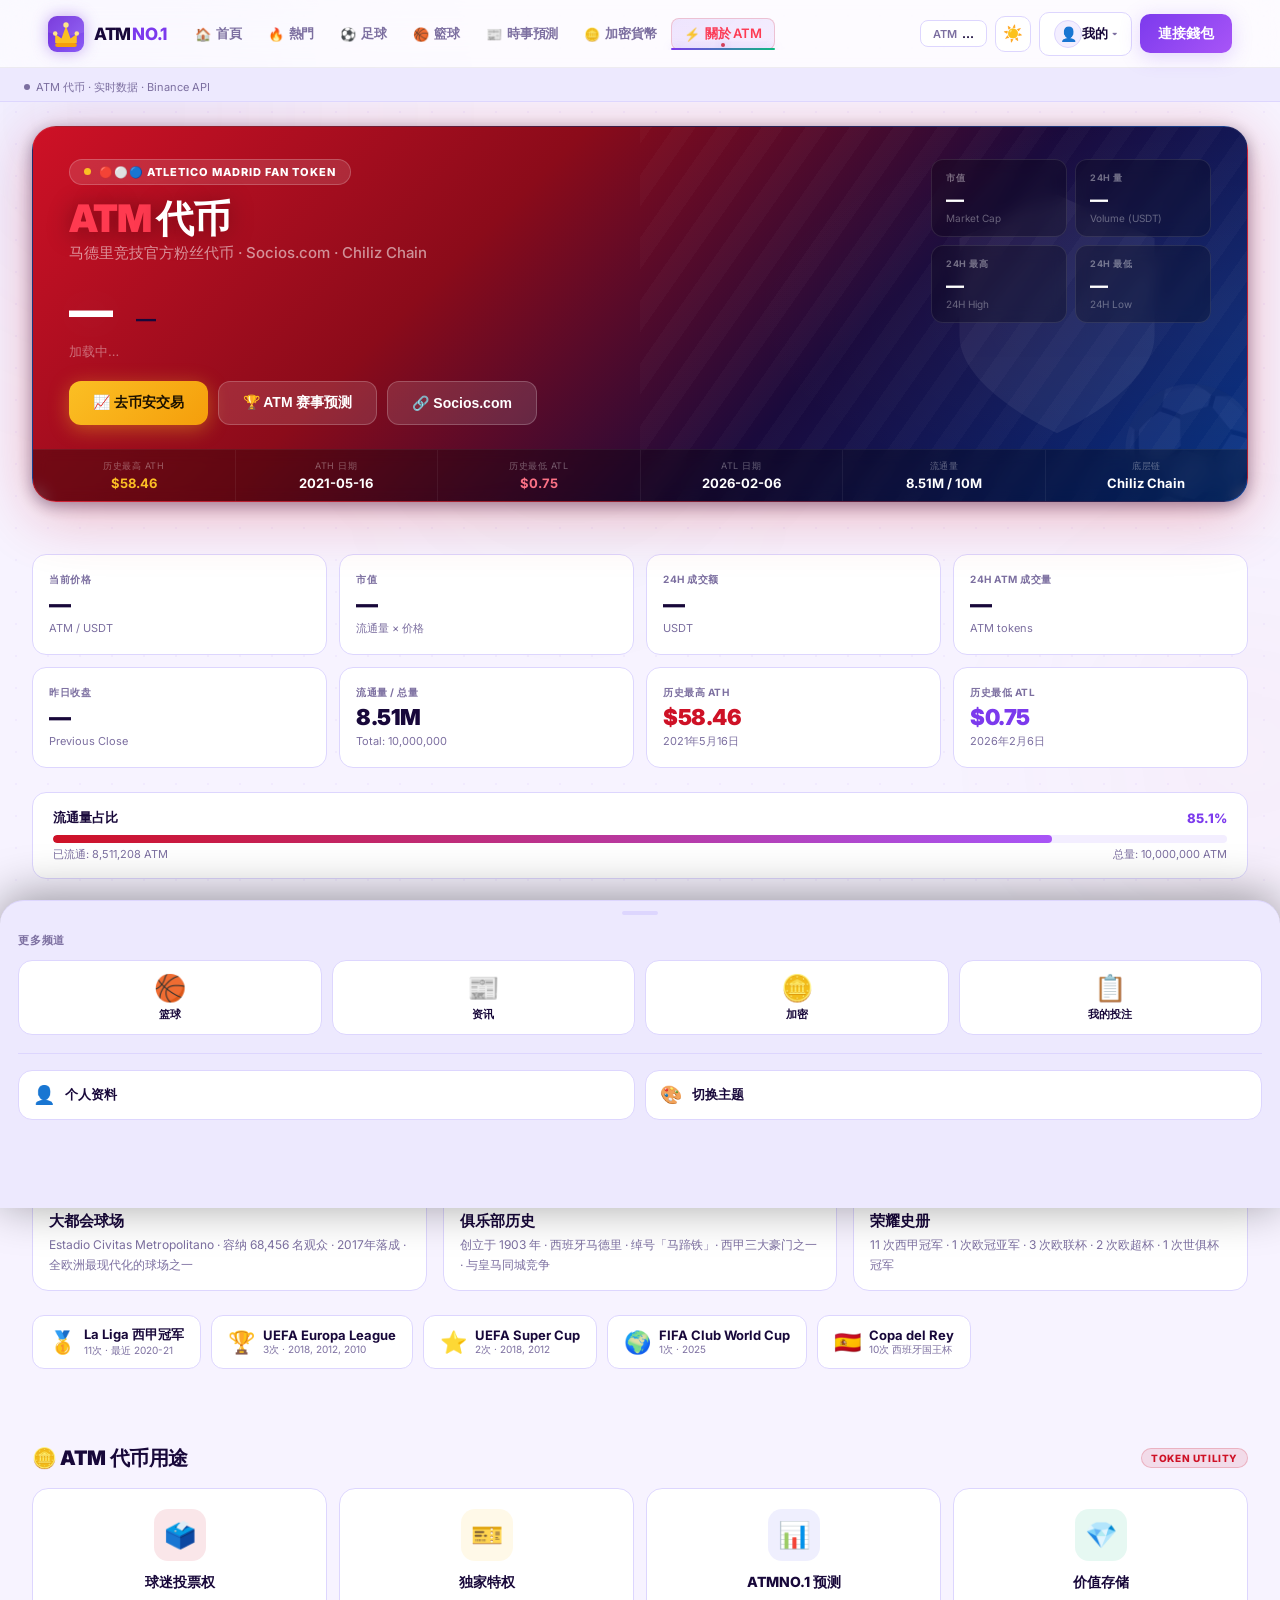
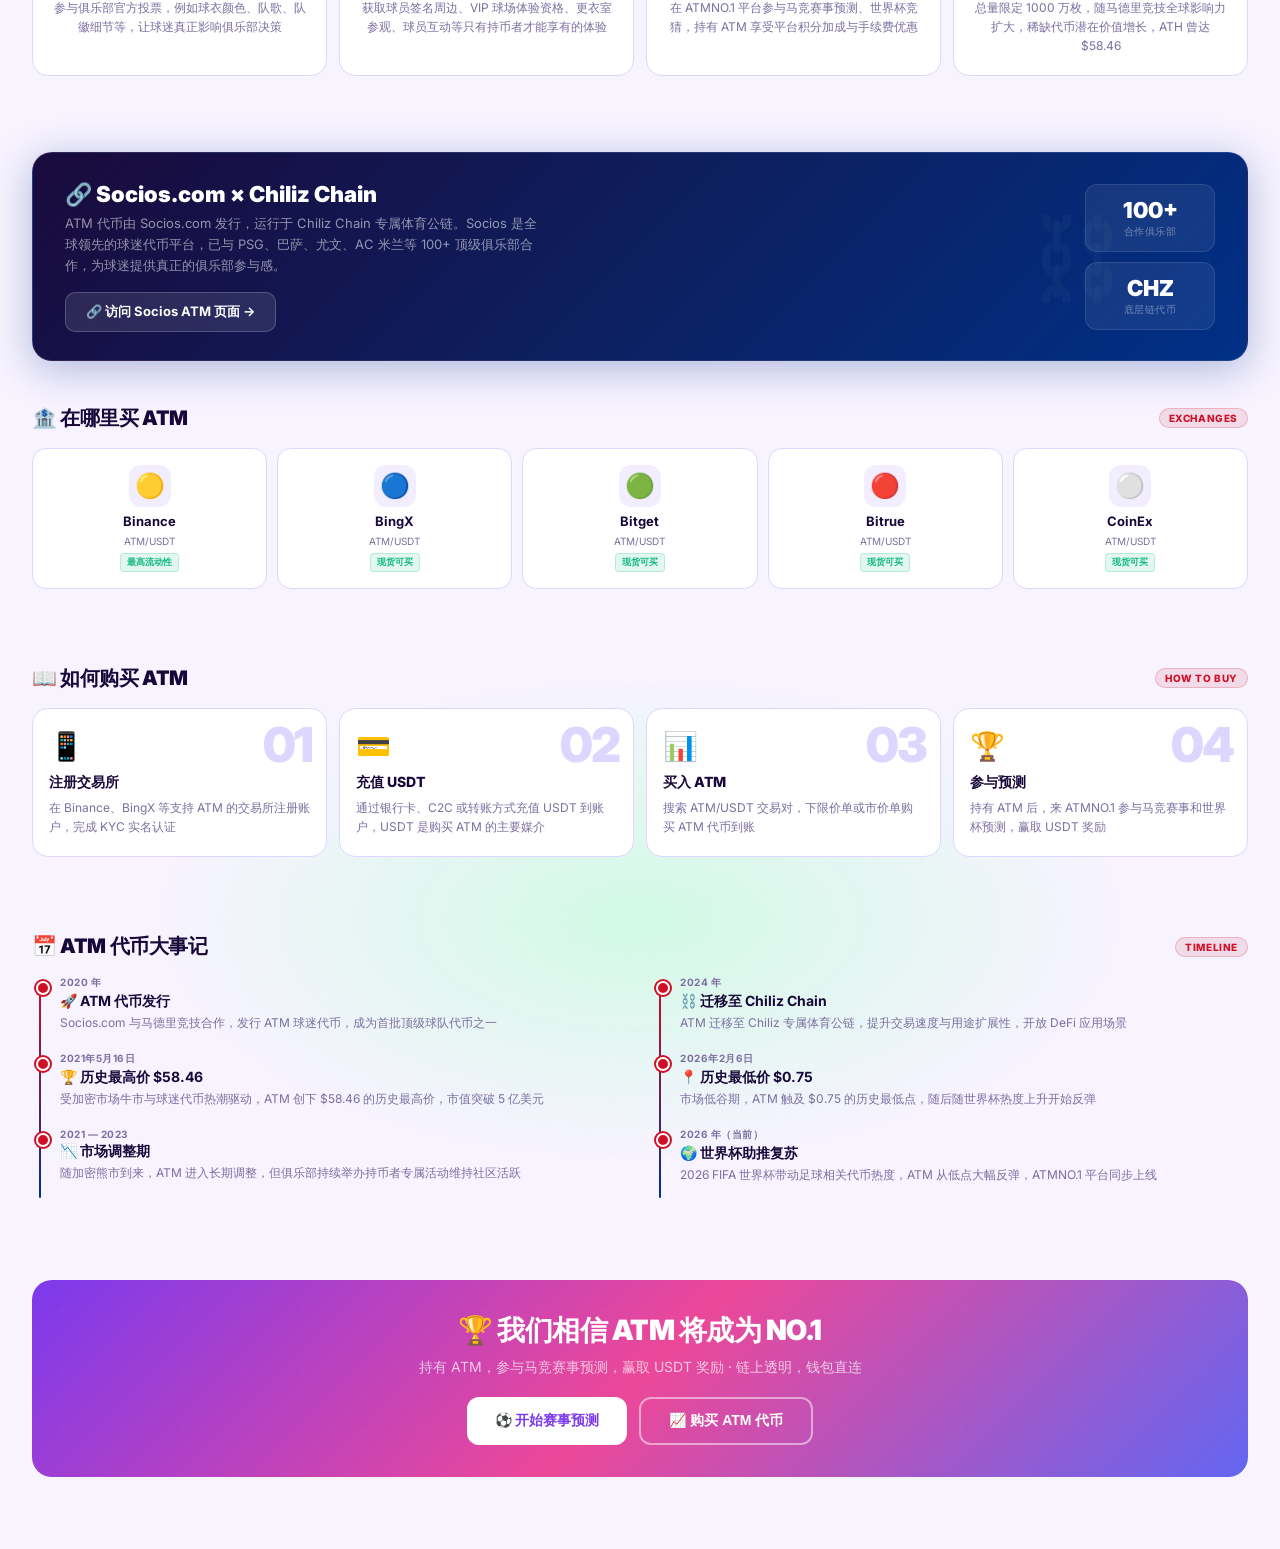
==== atm.html @ 2150e8d0 "v39: 足球图片 + 移动端横滑 + 对齐修复" ====
<!DOCTYPE html>
<html lang="zh-CN">
<head>
<meta charset="UTF-8" />
<meta name="viewport" content="width=device-width, initial-scale=1.0" />
<title>ATM 代币 · Atletico Madrid Fan Token · ATMNO.1</title>
<meta name="description" content="Atletico Madrid Fan Token (ATM) 实时价格、数据分析、代币用途与马德里竞技俱乐部信息。ATMNO.1 — 我们相信 ATM 将成为 NO.1。" />
<link rel="icon" href="data:image/svg+xml,<svg xmlns='http://www.w3.org/2000/svg' viewBox='0 0 100 100'><defs><linearGradient id='g' x1='0' y1='0' x2='1' y2='1'><stop offset='0%25' stop-color='%236d28d9'/><stop offset='100%25' stop-color='%238b5cf6'/></linearGradient></defs><rect width='100' height='100' rx='22' fill='url(%23g)'/><text x='50' y='68' font-size='58' text-anchor='middle' fill='%23fbbf24'>&#x265B;</text></svg>" type="image/svg+xml">
<link rel="stylesheet" href="/shared/style.css?v=39" />
<style>
/* ===== ATM PAGE LOCAL STYLES ===== */

/* Hero banner */
.atm-hero {
  position: relative; overflow: hidden;
  border-radius: 24px; margin-bottom: 32px;
  background: linear-gradient(135deg, #ce1126 0%, #8b0b1a 35%, #1a0a3c 65%, #003087 100%);
  border: 1px solid rgba(255,255,255,.08);
  box-shadow: 0 12px 60px rgba(206,17,38,.3), 0 4px 16px rgba(0,0,48,.4);
  min-height: 320px;
  display: flex; flex-direction: column;
}
.atm-hero::before {
  content: '';
  position: absolute; inset: 0; z-index: 0; pointer-events: none;
  background-image: radial-gradient(ellipse 60% 80% at 100% 50%, rgba(255,255,255,.04) 0%, transparent 70%);
}

/* Floating decorative elements */
.atm-hero-deco { position: absolute; inset: 0; pointer-events: none; overflow: hidden; z-index: 0; }
.atm-hero-stripe {
  position: absolute; top: 0; bottom: 0; right: 0; width: 50%;
  background: repeating-linear-gradient(
    -55deg,
    transparent,
    transparent 18px,
    rgba(255,255,255,.025) 18px,
    rgba(255,255,255,.025) 36px
  );
}
.atm-hero-ball {
  position: absolute; font-size: 120px; opacity: .05;
  right: -20px; bottom: -20px;
  animation: atm-ball-spin 20s linear infinite;
  transform-origin: center center;
}
@keyframes atm-ball-spin {
  from { transform: rotate(0deg); }
  to   { transform: rotate(360deg); }
}
.atm-hero-shield {
  position: absolute; right: 80px; top: 50%; transform: translateY(-50%);
  opacity: .06; width: 220px; height: 260px;
}

/* Hero inner content */
.atm-hero-inner {
  position: relative; z-index: 1;
  padding: 32px 36px 24px;
  flex: 1;
  display: grid; grid-template-columns: 1fr 280px; gap: 28px; align-items: start;
}
@media (max-width: 860px) {
  .atm-hero-inner { grid-template-columns: 1fr; padding: 24px 20px 20px; gap: 16px; }
  .atm-hero { min-height: auto; }
  .atm-hero-shield { display: none; }
}

.atm-hero-left {}

.atm-hero-badge {
  display: inline-flex; align-items: center; gap: 8px;
  padding: 5px 14px; border-radius: 999px; margin-bottom: 14px;
  background: rgba(255,255,255,.12); border: 1px solid rgba(255,255,255,.2);
  color: #fff; font-size: 11px; font-weight: 800; letter-spacing: 1px;
  text-transform: uppercase;
}
.atm-hero-title {
  font-size: 38px; font-weight: 900; color: #fff;
  letter-spacing: -1.2px; line-height: 1; margin-bottom: 6px;
  text-shadow: 0 2px 24px rgba(0,0,0,.4);
}
.atm-hero-title .atm-hero-red { color: #ff3a50; }
.atm-hero-subtitle {
  font-size: 15px; color: rgba(255,255,255,.55); margin-bottom: 20px; font-weight: 500;
}

/* Live price inside hero */
.atm-hero-price-row {
  display: flex; align-items: baseline; gap: 12px; margin-bottom: 6px;
}
.atm-hero-price {
  font-size: 44px; font-weight: 900; color: #fff; letter-spacing: -1.5px;
  text-shadow: 0 0 40px rgba(255,255,255,.15);
}
.atm-hero-chg {
  font-size: 20px; font-weight: 700; padding: 4px 12px; border-radius: 8px;
}
.atm-hero-chg.up   { background: rgba(52,211,153,.2); color: #6ee7b7; }
.atm-hero-chg.down { background: rgba(251,113,133,.2); color: #fca5a5; }
.atm-hero-price-sub {
  font-size: 13px; color: rgba(255,255,255,.4); margin-bottom: 20px;
}

/* Predict buttons */
.atm-hero-btns { display: flex; gap: 10px; flex-wrap: wrap; }
.atm-hero-btn {
  padding: 12px 24px; border-radius: 12px; font-size: 14px; font-weight: 700;
  cursor: pointer; border: none; transition: all .2s var(--ease-out-expo);
  display: inline-flex; align-items: center; gap: 8px;
}
.atm-hero-btn-primary {
  background: linear-gradient(135deg, #fbbf24, #f59e0b);
  color: #1a1000;
  box-shadow: 0 4px 20px rgba(251,191,36,.4);
}
.atm-hero-btn-primary:hover { transform: translateY(-2px); box-shadow: 0 8px 28px rgba(251,191,36,.5); }
.atm-hero-btn-secondary {
  background: rgba(255,255,255,.12); color: #fff;
  border: 1px solid rgba(255,255,255,.2);
}
.atm-hero-btn-secondary:hover { background: rgba(255,255,255,.2); transform: translateY(-2px); }

/* Right side: quick stats in hero */
.atm-hero-right {
  display: grid; grid-template-columns: 1fr 1fr; gap: 8px;
  align-content: start;
}
.atm-qs {
  background: rgba(0,0,0,.25); border: 1px solid rgba(255,255,255,.1);
  border-radius: 12px; padding: 12px 14px;
  backdrop-filter: blur(8px);
}
.atm-qs-label { font-size: 9px; color: rgba(255,255,255,.4); font-weight: 700; text-transform: uppercase; letter-spacing: .6px; margin-bottom: 4px; }
.atm-qs-val   { font-size: 18px; font-weight: 800; color: #fff; }
.atm-qs-sub   { font-size: 10px; color: rgba(255,255,255,.35); margin-top: 2px; }

/* Bottom ticker bar */
.atm-hero-bar {
  position: relative; z-index: 1;
  display: flex; gap: 0; overflow: hidden;
  background: rgba(0,0,0,.3); border-top: 1px solid rgba(255,255,255,.06);
  backdrop-filter: blur(8px);
}
.atm-hbar-item {
  flex: 1; text-align: center; padding: 10px 8px;
  border-right: 1px solid rgba(255,255,255,.06);
}
.atm-hbar-item:last-child { border-right: none; }
.atm-hbar-label { font-size: 9px; color: rgba(255,255,255,.35); text-transform: uppercase; letter-spacing: .5px; }
.atm-hbar-val   { font-size: 13px; font-weight: 700; color: #fff; margin-top: 2px; }

/* ===== SECTION HEADERS ===== */
.atm-section-head {
  display: flex; align-items: center; justify-content: space-between;
  margin-bottom: 16px;
}
.atm-section-head h2 {
  font-size: 20px; font-weight: 900; color: var(--text); letter-spacing: -.4px;
  display: flex; align-items: center; gap: 8px;
}
.atm-section-tag {
  font-size: 10px; font-weight: 800; text-transform: uppercase; letter-spacing: .6px;
  padding: 3px 9px; border-radius: 999px;
  background: rgba(206,17,38,.1); color: #ce1126; border: 1px solid rgba(206,17,38,.2);
}
[data-theme="dark"] .atm-section-tag { background: rgba(251,113,133,.1); color: #fb7185; border-color: rgba(251,113,133,.2); }

/* ===== CLUB INFO CARDS GRID ===== */
.atm-club-grid {
  display: grid; grid-template-columns: repeat(3, 1fr); gap: 16px;
  margin-bottom: 24px;
}
@media (max-width: 900px) { .atm-club-grid { grid-template-columns: 1fr 1fr; } }
@media (max-width: 560px) { .atm-club-grid { grid-template-columns: 1fr; } }

.atm-club-card {
  background: var(--card); border: 1px solid var(--border);
  border-radius: 16px; overflow: hidden;
  transition: transform .3s var(--ease-out-expo), box-shadow .3s;
}
.atm-club-card:hover { transform: translateY(-4px); box-shadow: var(--shadow-hover); }
.atm-club-card-img {
  width: 100%; aspect-ratio: 16/9; object-fit: cover;
  background: linear-gradient(135deg, #ce1126 0%, #003087 100%);
  display: flex; align-items: center; justify-content: center;
  font-size: 64px; position: relative; overflow: hidden;
}
.atm-club-card-img::after {
  content: ''; position: absolute; inset: 0;
  background: linear-gradient(to bottom, transparent 50%, rgba(0,0,0,.3) 100%);
}
.atm-club-card-body { padding: 16px; }
.atm-club-card-title { font-size: 15px; font-weight: 800; color: var(--text); margin-bottom: 4px; }
.atm-club-card-text  { font-size: 12px; color: var(--text-dim); line-height: 1.6; }

/* ===== UTILITY SECTION ===== */
.atm-utility-grid {
  display: grid; grid-template-columns: repeat(4, 1fr); gap: 12px;
  margin-bottom: 24px;
}
@media (max-width: 900px) { .atm-utility-grid { grid-template-columns: repeat(2, 1fr); } }
@media (max-width: 480px) { .atm-utility-grid { grid-template-columns: 1fr; } }

.atm-util-card {
  background: var(--card); border: 1px solid var(--border); border-radius: 16px;
  padding: 20px 16px; text-align: center;
  transition: transform .3s var(--ease-out-expo), box-shadow .3s, border-color .3s;
  cursor: default;
}
.atm-util-card:hover {
  transform: translateY(-4px); box-shadow: var(--shadow-hover);
  border-color: var(--accent);
}
.atm-util-icon {
  width: 52px; height: 52px; border-radius: 14px; margin: 0 auto 12px;
  display: flex; align-items: center; justify-content: center;
  font-size: 26px;
}
.atm-util-title { font-size: 14px; font-weight: 800; color: var(--text); margin-bottom: 6px; }
.atm-util-desc  { font-size: 12px; color: var(--text-dim); line-height: 1.6; }

/* ===== MILESTONES TIMELINE ===== */
.atm-timeline {
  position: relative; padding-left: 28px; margin-bottom: 24px;
}
.atm-timeline::before {
  content: ''; position: absolute; left: 7px; top: 6px; bottom: 6px; width: 2px;
  background: linear-gradient(to bottom, #ce1126, #003087);
  border-radius: 1px;
}
.atm-tl-item {
  position: relative; margin-bottom: 20px;
}
.atm-tl-item::before {
  content: ''; position: absolute; left: -24px; top: 5px;
  width: 10px; height: 10px; border-radius: 50%;
  background: #ce1126; border: 2px solid var(--card);
  box-shadow: 0 0 0 2px #ce1126;
}
.atm-tl-date  { font-size: 10px; font-weight: 700; color: var(--text-dim); text-transform: uppercase; letter-spacing: .5px; margin-bottom: 2px; }
.atm-tl-title { font-size: 14px; font-weight: 700; color: var(--text); margin-bottom: 3px; }
.atm-tl-desc  { font-size: 12px; color: var(--text-dim); line-height: 1.5; }

/* ===== HOW TO BUY ===== */
.atm-buy-steps {
  display: grid; grid-template-columns: repeat(4, 1fr); gap: 12px;
  margin-bottom: 24px;
}
@media (max-width: 900px) { .atm-buy-steps { grid-template-columns: repeat(2, 1fr); } }
@media (max-width: 480px) { .atm-buy-steps { grid-template-columns: 1fr; } }
.atm-tl-grid { }
@media (max-width: 700px) { .atm-tl-grid { grid-template-columns: 1fr !important; } }

.atm-buy-step {
  background: var(--card); border: 1px solid var(--border); border-radius: 16px;
  padding: 20px 16px; position: relative; overflow: hidden;
}
.atm-buy-step-num {
  position: absolute; top: 12px; right: 14px;
  font-size: 48px; font-weight: 900; color: var(--border);
  line-height: 1; letter-spacing: -2px; pointer-events: none;
}
.atm-buy-step-icon { font-size: 28px; margin-bottom: 10px; }
.atm-buy-step-title { font-size: 14px; font-weight: 800; color: var(--text); margin-bottom: 6px; }
.atm-buy-step-desc  { font-size: 12px; color: var(--text-dim); line-height: 1.6; position: relative; z-index: 1; }

/* ===== EXCHANGES GRID ===== */
.atm-ex-grid {
  display: grid; grid-template-columns: repeat(5, 1fr); gap: 10px;
  margin-bottom: 24px;
}
@media (max-width: 800px) { .atm-ex-grid { grid-template-columns: repeat(3, 1fr); } }
@media (max-width: 480px) { .atm-ex-grid { grid-template-columns: repeat(2, 1fr); } }

.atm-ex-item {
  background: var(--card); border: 1px solid var(--border); border-radius: 14px;
  padding: 16px 12px; text-align: center;
  cursor: pointer; text-decoration: none; color: inherit;
  transition: transform .2s var(--ease-out-expo), box-shadow .2s, border-color .2s;
  display: flex; flex-direction: column; align-items: center; gap: 6px;
}
.atm-ex-item:hover { transform: translateY(-3px); box-shadow: var(--shadow-hover); border-color: var(--accent); }
.atm-ex-logo {
  width: 42px; height: 42px; border-radius: 12px; font-size: 24px;
  display: flex; align-items: center; justify-content: center;
  background: var(--card-inner);
}
.atm-ex-name  { font-size: 13px; font-weight: 700; color: var(--text); }
.atm-ex-pair  { font-size: 10px; color: var(--text-dim); }
.atm-ex-badge {
  font-size: 9px; font-weight: 800; padding: 2px 6px; border-radius: 4px;
  background: rgba(16,185,129,.12); color: #10b981; border: 1px solid rgba(16,185,129,.2);
}

/* ===== STATS CARDS (full-width) ===== */
.atm-full-stats {
  display: grid; grid-template-columns: repeat(4, 1fr); gap: 12px;
  margin-bottom: 24px;
}
@media (max-width: 900px) { .atm-full-stats { grid-template-columns: repeat(2, 1fr); } }

.atm-stat-pill {
  background: var(--card); border: 1px solid var(--border); border-radius: 14px;
  padding: 18px 16px;
  display: flex; flex-direction: column; gap: 4px;
}
.atm-stat-pill-label { font-size: 10px; color: var(--text-dim); font-weight: 700; text-transform: uppercase; letter-spacing: .5px; }
.atm-stat-pill-val   { font-size: 22px; font-weight: 900; color: var(--text); letter-spacing: -.5px; }
.atm-stat-pill-sub   { font-size: 11px; color: var(--text-dim); }

/* ===== SOCIOS CARD ===== */
.atm-socios-banner {
  border-radius: 20px; padding: 28px 32px;
  background: linear-gradient(135deg, #1a0a3c 0%, #0d1f5e 50%, #003087 100%);
  border: 1px solid rgba(255,255,255,.1);
  box-shadow: 0 8px 40px rgba(0,48,135,.3);
  display: grid; grid-template-columns: 1fr auto; gap: 24px; align-items: center;
  margin-bottom: 24px; position: relative; overflow: hidden;
}
@media (max-width: 640px) { .atm-socios-banner { grid-template-columns: 1fr; } }
.atm-socios-banner::before {
  content: '⛓️';
  position: absolute; right: 120px; top: 50%; transform: translateY(-50%);
  font-size: 80px; opacity: .05; pointer-events: none;
}
.atm-socios-title { font-size: 22px; font-weight: 900; color: #fff; margin-bottom: 6px; }
.atm-socios-sub   { font-size: 13px; color: rgba(255,255,255,.55); line-height: 1.6; max-width: 480px; }
.atm-socios-link {
  display: inline-flex; align-items: center; gap: 8px;
  margin-top: 16px; padding: 10px 20px; border-radius: 10px;
  background: rgba(255,255,255,.1); border: 1px solid rgba(255,255,255,.2);
  color: #fff; font-size: 13px; font-weight: 700; cursor: pointer;
  text-decoration: none;
  transition: background .2s, transform .2s var(--ease-out-expo);
}
.atm-socios-link:hover { background: rgba(255,255,255,.2); transform: translateY(-2px); }
.atm-socios-stats {
  display: flex; flex-direction: column; gap: 10px; flex-shrink: 0;
}
.atm-socios-stat {
  background: rgba(255,255,255,.07); border: 1px solid rgba(255,255,255,.1);
  border-radius: 12px; padding: 12px 16px; text-align: center; min-width: 130px;
}
.atm-socios-stat-val { font-size: 22px; font-weight: 900; color: #fff; }
.atm-socios-stat-lbl { font-size: 10px; color: rgba(255,255,255,.4); text-transform: uppercase; letter-spacing: .5px; margin-top: 2px; }

/* ===== PREDICTION CTA ===== */
.atm-predict-cta {
  border-radius: 20px; padding: 32px;
  background: var(--gradient-accent);
  position: relative; overflow: hidden;
  margin-bottom: 32px; text-align: center;
}
.atm-predict-cta::before {
  content: ''; position: absolute; inset: 0;
  background: url("data:image/svg+xml,%3Csvg width='60' height='60' viewBox='0 0 60 60' xmlns='http://www.w3.org/2000/svg'%3E%3Ccircle cx='30' cy='30' r='1' fill='rgba(255,255,255,.06)'/%3E%3C/svg%3E") repeat;
  pointer-events: none;
}
.atm-cta-title { font-size: 28px; font-weight: 900; color: #fff; margin-bottom: 8px; letter-spacing: -.5px; }
.atm-cta-sub   { font-size: 14px; color: rgba(255,255,255,.7); margin-bottom: 20px; }
.atm-cta-btns  { display: flex; gap: 12px; justify-content: center; flex-wrap: wrap; }
.atm-cta-btn {
  padding: 13px 28px; border-radius: 12px; font-size: 14px; font-weight: 800;
  cursor: pointer; border: none;
  transition: all .2s var(--ease-out-expo);
}
.atm-cta-btn-white { background: #fff; color: #7c3aed; }
.atm-cta-btn-white:hover { transform: translateY(-2px); box-shadow: 0 8px 28px rgba(0,0,0,.2); }
.atm-cta-btn-outline { background: transparent; color: #fff; border: 2px solid rgba(255,255,255,.5); }
.atm-cta-btn-outline:hover { background: rgba(255,255,255,.15); transform: translateY(-2px); }

/* ===== TROPHY ROW ===== */
.atm-trophy-row {
  display: flex; gap: 10px; flex-wrap: wrap; margin-bottom: 24px;
}
.atm-trophy-chip {
  display: flex; align-items: center; gap: 8px;
  padding: 10px 16px; border-radius: 12px;
  background: var(--card); border: 1px solid var(--border);
  transition: border-color .2s, transform .2s;
  cursor: default;
}
.atm-trophy-chip:hover { border-color: var(--accent); transform: translateY(-2px); }
.atm-trophy-icon { font-size: 22px; }
.atm-trophy-info {}
.atm-trophy-name { font-size: 13px; font-weight: 700; color: var(--text); }
.atm-trophy-year { font-size: 10px; color: var(--text-dim); }

/* Adjust page section spacing */
.atm-page-section { margin-bottom: 32px; }

/* Supply visual bar */
.atm-supply-bar-wrap {
  height: 8px; background: var(--card-inner); border-radius: 999px; overflow: hidden; margin: 8px 0 4px;
}
.atm-supply-bar {
  height: 100%; border-radius: 999px;
  background: linear-gradient(90deg, #ce1126, #a855f7);
  width: 85.1%;
  transition: width 1.5s var(--ease-out-expo);
}
</style>
<script src="https://cdn.jsdelivr.net/npm/ethers@6.13.2/dist/ethers.umd.min.js"></script>
</head>
<body>

<!-- ==================== HEADER ==================== -->
<header></header>
<nav class="mobile-nav" id="mobileNav"></nav>

<div class="data-bar">
  <div id="dataSource" style="display:inline-flex;align-items:center;gap:6px;font-size:11px;color:var(--text-dim);">
    <span class="live-dot" style="background:var(--text-dim);animation:none;width:6px;height:6px;"></span>
    <span>ATM 代币 · 实时数据 · Binance API</span>
  </div>
</div>

<div class="wrap wrap-single">

  <!-- ★★★ ATM 英雄区 -->
  <div class="atm-hero">
    <div class="atm-hero-deco">
      <div class="atm-hero-stripe"></div>
      <div class="atm-hero-ball">⚽</div>
      <!-- Abstract shield (Atletico) -->
      <svg class="atm-hero-shield" viewBox="0 0 200 240" xmlns="http://www.w3.org/2000/svg" fill="white">
        <path d="M100 10 L190 50 L190 140 C190 190 100 230 100 230 C100 230 10 190 10 140 L10 50 Z"/>
        <path d="M100 30 L175 65 L175 138 C175 180 100 215 100 215 C100 215 25 180 25 138 L25 65 Z" fill="none" stroke="white" stroke-width="3" opacity=".3"/>
        <!-- vertical stripe -->
        <rect x="85" y="40" width="30" height="165" fill="white" opacity=".08"/>
      </svg>
    </div>

    <div class="atm-hero-inner">
      <div class="atm-hero-left">
        <div class="atm-hero-badge">
          <span style="width:7px;height:7px;border-radius:50%;background:#fbbf24;animation:pulse 1.4s infinite;display:inline-block;"></span>
          🔴⚪🔵 Atletico Madrid Fan Token
        </div>
        <div class="atm-hero-title">
          <span class="atm-hero-red">ATM</span> 代币
        </div>
        <div class="atm-hero-subtitle">马德里竞技官方粉丝代币 · Socios.com · Chiliz Chain</div>

        <div class="atm-hero-price-row">
          <div class="atm-hero-price" id="atmHeroPrice">—</div>
          <div class="atm-hero-chg" id="atmHeroChg">—</div>
        </div>
        <div class="atm-hero-price-sub" id="atmHeroPriceSub">加载中…</div>

        <div class="atm-hero-btns">
          <button class="atm-hero-btn atm-hero-btn-primary" onclick="window.open('https://www.binance.com/en/trade/ATM_USDT','_blank')">
            📈 去币安交易
          </button>
          <button class="atm-hero-btn atm-hero-btn-secondary" onclick="location.href='/football'">
            🏆 ATM 赛事预测
          </button>
          <button class="atm-hero-btn atm-hero-btn-secondary" onclick="window.open('https://www.socios.com/atletico-madrid/','_blank')">
            🔗 Socios.com
          </button>
        </div>
      </div>

      <div class="atm-hero-right">
        <div class="atm-qs">
          <div class="atm-qs-label">市值</div>
          <div class="atm-qs-val" id="atmHeroMktCap">—</div>
          <div class="atm-qs-sub">Market Cap</div>
        </div>
        <div class="atm-qs">
          <div class="atm-qs-label">24H 量</div>
          <div class="atm-qs-val" id="atmHeroVol">—</div>
          <div class="atm-qs-sub">Volume (USDT)</div>
        </div>
        <div class="atm-qs">
          <div class="atm-qs-label">24H 最高</div>
          <div class="atm-qs-val" id="atmHeroHigh">—</div>
          <div class="atm-qs-sub">24H High</div>
        </div>
        <div class="atm-qs">
          <div class="atm-qs-label">24H 最低</div>
          <div class="atm-qs-val" id="atmHeroLow">—</div>
          <div class="atm-qs-sub">24H Low</div>
        </div>
      </div>
    </div>

    <!-- Bottom bar -->
    <div class="atm-hero-bar">
      <div class="atm-hbar-item">
        <div class="atm-hbar-label">历史最高 ATH</div>
        <div class="atm-hbar-val" style="color:#fbbf24;">$58.46</div>
      </div>
      <div class="atm-hbar-item">
        <div class="atm-hbar-label">ATH 日期</div>
        <div class="atm-hbar-val">2021-05-16</div>
      </div>
      <div class="atm-hbar-item">
        <div class="atm-hbar-label">历史最低 ATL</div>
        <div class="atm-hbar-val" style="color:#fb7185;">$0.75</div>
      </div>
      <div class="atm-hbar-item">
        <div class="atm-hbar-label">ATL 日期</div>
        <div class="atm-hbar-val">2026-02-06</div>
      </div>
      <div class="atm-hbar-item">
        <div class="atm-hbar-label">流通量</div>
        <div class="atm-hbar-val">8.51M / 10M</div>
      </div>
      <div class="atm-hbar-item">
        <div class="atm-hbar-label">底层链</div>
        <div class="atm-hbar-val">Chiliz Chain</div>
      </div>
    </div>
  </div>

  <!-- ===== FULL STATS ===== -->
  <div class="atm-page-section">
    <div class="atm-full-stats">
      <div class="atm-stat-pill">
        <div class="atm-stat-pill-label">当前价格</div>
        <div class="atm-stat-pill-val" id="atmStatPrice">—</div>
        <div class="atm-stat-pill-sub">ATM / USDT</div>
      </div>
      <div class="atm-stat-pill">
        <div class="atm-stat-pill-label">市值</div>
        <div class="atm-stat-pill-val" id="atmStatMktCap">—</div>
        <div class="atm-stat-pill-sub">流通量 × 价格</div>
      </div>
      <div class="atm-stat-pill">
        <div class="atm-stat-pill-label">24H 成交额</div>
        <div class="atm-stat-pill-val" id="atmStatVol">—</div>
        <div class="atm-stat-pill-sub">USDT</div>
      </div>
      <div class="atm-stat-pill">
        <div class="atm-stat-pill-label">24H ATM 成交量</div>
        <div class="atm-stat-pill-val" id="atmStatVolAtm">—</div>
        <div class="atm-stat-pill-sub">ATM tokens</div>
      </div>
      <div class="atm-stat-pill">
        <div class="atm-stat-pill-label">昨日收盘</div>
        <div class="atm-stat-pill-val" id="atmStatPrev">—</div>
        <div class="atm-stat-pill-sub">Previous Close</div>
      </div>
      <div class="atm-stat-pill">
        <div class="atm-stat-pill-label">流通量 / 总量</div>
        <div class="atm-stat-pill-val">8.51M</div>
        <div class="atm-stat-pill-sub">Total: 10,000,000</div>
      </div>
      <div class="atm-stat-pill">
        <div class="atm-stat-pill-label">历史最高 ATH</div>
        <div class="atm-stat-pill-val" style="color:#ce1126;">$58.46</div>
        <div class="atm-stat-pill-sub">2021年5月16日</div>
      </div>
      <div class="atm-stat-pill">
        <div class="atm-stat-pill-label">历史最低 ATL</div>
        <div class="atm-stat-pill-val" style="color:var(--accent);">$0.75</div>
        <div class="atm-stat-pill-sub">2026年2月6日</div>
      </div>
    </div>

    <!-- Supply bar -->
    <div style="background:var(--card);border:1px solid var(--border);border-radius:14px;padding:16px 20px;">
      <div style="display:flex;justify-content:space-between;align-items:center;margin-bottom:6px;">
        <span style="font-size:13px;font-weight:700;color:var(--text);">流通量占比</span>
        <span style="font-size:13px;font-weight:800;color:var(--accent);">85.1%</span>
      </div>
      <div class="atm-supply-bar-wrap"><div class="atm-supply-bar"></div></div>
      <div style="display:flex;justify-content:space-between;font-size:11px;color:var(--text-dim);margin-top:4px;">
        <span>已流通: 8,511,208 ATM</span>
        <span>总量: 10,000,000 ATM</span>
      </div>
    </div>
  </div>

  <!-- ===== ATLETICO MADRID CLUB INFO ===== -->
  <div class="atm-page-section">
    <div class="atm-section-head">
      <h2>🔴⚪🔵 马德里竞技俱乐部</h2>
      <span class="atm-section-tag">Club Info</span>
    </div>

    <div class="atm-club-grid">
      <!-- Card 1: Stadium -->
      <div class="atm-club-card">
        <div class="atm-club-card-img" style="background:linear-gradient(135deg,#ce1126 0%,#8b0b1a 100%);">
          <img src="https://images.unsplash.com/photo-1522778119026-d647f0596c20?w=600&h=340&fit=crop" alt="Estadio Civitas Metropolitano" style="width:100%;height:100%;object-fit:cover;position:absolute;inset:0;" loading="lazy" onerror="this.style.display='none'"/>
          <span style="position:relative;z-index:1;">🏟️</span>
        </div>
        <div class="atm-club-card-body">
          <div class="atm-club-card-title">大都会球场</div>
          <div class="atm-club-card-text">Estadio Civitas Metropolitano · 容纳 68,456 名观众 · 2017年落成 · 全欧洲最现代化的球场之一</div>
        </div>
      </div>
      <!-- Card 2: History -->
      <div class="atm-club-card">
        <div class="atm-club-card-img" style="background:linear-gradient(135deg,#003087 0%,#1a0a3c 100%);">
          <img src="https://images.unsplash.com/photo-1574629810360-7efbbe195018?w=600&h=340&fit=crop" alt="Football" style="width:100%;height:100%;object-fit:cover;position:absolute;inset:0;" loading="lazy" onerror="this.style.display='none'"/>
          <span style="position:relative;z-index:1;">⚽</span>
        </div>
        <div class="atm-club-card-body">
          <div class="atm-club-card-title">俱乐部历史</div>
          <div class="atm-club-card-text">创立于 1903 年 · 西班牙马德里 · 绰号「马蹄铁」· 西甲三大豪门之一 · 与皇马同城竞争</div>
        </div>
      </div>
      <!-- Card 3: Titles -->
      <div class="atm-club-card">
        <div class="atm-club-card-img" style="background:linear-gradient(135deg,#fbbf24 0%,#b45309 100%);">
          <img src="https://images.unsplash.com/photo-1567450765069-db81d70fa7e7?w=600&h=340&fit=crop" alt="Trophy" style="width:100%;height:100%;object-fit:cover;position:absolute;inset:0;" loading="lazy" onerror="this.style.display='none'"/>
          <span style="position:relative;z-index:1;">🏆</span>
        </div>
        <div class="atm-club-card-body">
          <div class="atm-club-card-title">荣耀史册</div>
          <div class="atm-club-card-text">11 次西甲冠军 · 1 次欧冠亚军 · 3 次欧联杯 · 2 次欧超杯 · 1 次世俱杯冠军</div>
        </div>
      </div>
    </div>

    <!-- Trophy chips -->
    <div class="atm-trophy-row">
      <div class="atm-trophy-chip">
        <span class="atm-trophy-icon">🥇</span>
        <div class="atm-trophy-info"><div class="atm-trophy-name">La Liga 西甲冠军</div><div class="atm-trophy-year">11次 · 最近 2020-21</div></div>
      </div>
      <div class="atm-trophy-chip">
        <span class="atm-trophy-icon">🏆</span>
        <div class="atm-trophy-info"><div class="atm-trophy-name">UEFA Europa League</div><div class="atm-trophy-year">3次 · 2018, 2012, 2010</div></div>
      </div>
      <div class="atm-trophy-chip">
        <span class="atm-trophy-icon">⭐</span>
        <div class="atm-trophy-info"><div class="atm-trophy-name">UEFA Super Cup</div><div class="atm-trophy-year">2次 · 2018, 2012</div></div>
      </div>
      <div class="atm-trophy-chip">
        <span class="atm-trophy-icon">🌍</span>
        <div class="atm-trophy-info"><div class="atm-trophy-name">FIFA Club World Cup</div><div class="atm-trophy-year">1次 · 2025</div></div>
      </div>
      <div class="atm-trophy-chip">
        <span class="atm-trophy-icon">🇪🇸</span>
        <div class="atm-trophy-info"><div class="atm-trophy-name">Copa del Rey</div><div class="atm-trophy-year">10次 西班牙国王杯</div></div>
      </div>
    </div>
  </div>

  <!-- ===== TOKEN UTILITY ===== -->
  <div class="atm-page-section">
    <div class="atm-section-head">
      <h2>🪙 ATM 代币用途</h2>
      <span class="atm-section-tag">Token Utility</span>
    </div>
    <div class="atm-utility-grid">
      <div class="atm-util-card">
        <div class="atm-util-icon" style="background:rgba(206,17,38,.1);">🗳️</div>
        <div class="atm-util-title">球迷投票权</div>
        <div class="atm-util-desc">参与俱乐部官方投票，例如球衣颜色、队歌、队徽细节等，让球迷真正影响俱乐部决策</div>
      </div>
      <div class="atm-util-card">
        <div class="atm-util-icon" style="background:rgba(251,191,36,.1);">🎫</div>
        <div class="atm-util-title">独家特权</div>
        <div class="atm-util-desc">获取球员签名周边、VIP 球场体验资格、更衣室参观、球员互动等只有持币者才能享有的体验</div>
      </div>
      <div class="atm-util-card">
        <div class="atm-util-icon" style="background:rgba(99,102,241,.1);">📊</div>
        <div class="atm-util-title">ATMNO.1 预测</div>
        <div class="atm-util-desc">在 ATMNO.1 平台参与马竞赛事预测、世界杯竞猜，持有 ATM 享受平台积分加成与手续费优惠</div>
      </div>
      <div class="atm-util-card">
        <div class="atm-util-icon" style="background:rgba(16,185,129,.1);">💎</div>
        <div class="atm-util-title">价值存储</div>
        <div class="atm-util-desc">总量限定 1000 万枚，随马德里竞技全球影响力扩大，稀缺代币潜在价值增长，ATH 曾达 $58.46</div>
      </div>
    </div>
  </div>

  <!-- ===== SOCIOS / CHILIZ BANNER ===== -->
  <div class="atm-socios-banner">
    <div>
      <div class="atm-socios-title">🔗 Socios.com × Chiliz Chain</div>
      <div class="atm-socios-sub">ATM 代币由 Socios.com 发行，运行于 Chiliz Chain 专属体育公链。Socios 是全球领先的球迷代币平台，已与 PSG、巴萨、尤文、AC 米兰等 100+ 顶级俱乐部合作，为球迷提供真正的俱乐部参与感。</div>
      <a class="atm-socios-link" href="https://www.socios.com/atletico-madrid/" target="_blank">🔗 访问 Socios ATM 页面 →</a>
    </div>
    <div class="atm-socios-stats">
      <div class="atm-socios-stat">
        <div class="atm-socios-stat-val">100+</div>
        <div class="atm-socios-stat-lbl">合作俱乐部</div>
      </div>
      <div class="atm-socios-stat">
        <div class="atm-socios-stat-val">CHZ</div>
        <div class="atm-socios-stat-lbl">底层链代币</div>
      </div>
    </div>
  </div>

  <!-- ===== EXCHANGES ===== -->
  <div class="atm-page-section">
    <div class="atm-section-head">
      <h2>🏦 在哪里买 ATM</h2>
      <span class="atm-section-tag">Exchanges</span>
    </div>
    <div class="atm-ex-grid">
      <a class="atm-ex-item" href="https://www.binance.com/en/trade/ATM_USDT" target="_blank">
        <div class="atm-ex-logo">🟡</div>
        <div class="atm-ex-name">Binance</div>
        <div class="atm-ex-pair">ATM/USDT</div>
        <div class="atm-ex-badge">最高流动性</div>
      </a>
      <a class="atm-ex-item" href="https://bingx.com/" target="_blank">
        <div class="atm-ex-logo">🔵</div>
        <div class="atm-ex-name">BingX</div>
        <div class="atm-ex-pair">ATM/USDT</div>
        <div class="atm-ex-badge">现货可买</div>
      </a>
      <a class="atm-ex-item" href="https://www.bitget.com/" target="_blank">
        <div class="atm-ex-logo">🟢</div>
        <div class="atm-ex-name">Bitget</div>
        <div class="atm-ex-pair">ATM/USDT</div>
        <div class="atm-ex-badge">现货可买</div>
      </a>
      <a class="atm-ex-item" href="https://www.bitrue.com/" target="_blank">
        <div class="atm-ex-logo">🔴</div>
        <div class="atm-ex-name">Bitrue</div>
        <div class="atm-ex-pair">ATM/USDT</div>
        <div class="atm-ex-badge">现货可买</div>
      </a>
      <a class="atm-ex-item" href="https://www.coinex.com/" target="_blank">
        <div class="atm-ex-logo">⚪</div>
        <div class="atm-ex-name">CoinEx</div>
        <div class="atm-ex-pair">ATM/USDT</div>
        <div class="atm-ex-badge">现货可买</div>
      </a>
    </div>
  </div>

  <!-- ===== HOW TO BUY ===== -->
  <div class="atm-page-section">
    <div class="atm-section-head">
      <h2>📖 如何购买 ATM</h2>
      <span class="atm-section-tag">How to Buy</span>
    </div>
    <div class="atm-buy-steps">
      <div class="atm-buy-step">
        <div class="atm-buy-step-num">01</div>
        <div class="atm-buy-step-icon">📱</div>
        <div class="atm-buy-step-title">注册交易所</div>
        <div class="atm-buy-step-desc">在 Binance、BingX 等支持 ATM 的交易所注册账户，完成 KYC 实名认证</div>
      </div>
      <div class="atm-buy-step">
        <div class="atm-buy-step-num">02</div>
        <div class="atm-buy-step-icon">💳</div>
        <div class="atm-buy-step-title">充值 USDT</div>
        <div class="atm-buy-step-desc">通过银行卡、C2C 或转账方式充值 USDT 到账户，USDT 是购买 ATM 的主要媒介</div>
      </div>
      <div class="atm-buy-step">
        <div class="atm-buy-step-num">03</div>
        <div class="atm-buy-step-icon">📊</div>
        <div class="atm-buy-step-title">买入 ATM</div>
        <div class="atm-buy-step-desc">搜索 ATM/USDT 交易对，下限价单或市价单购买 ATM 代币到账</div>
      </div>
      <div class="atm-buy-step">
        <div class="atm-buy-step-num">04</div>
        <div class="atm-buy-step-icon">🏆</div>
        <div class="atm-buy-step-title">参与预测</div>
        <div class="atm-buy-step-desc">持有 ATM 后，来 ATMNO.1 参与马竞赛事和世界杯预测，赢取 USDT 奖励</div>
      </div>
    </div>
  </div>

  <!-- ===== TOKEN MILESTONES TIMELINE ===== -->
  <div class="atm-page-section">
    <div class="atm-section-head">
      <h2>📅 ATM 代币大事记</h2>
      <span class="atm-section-tag">Timeline</span>
    </div>
    <div style="display:grid;grid-template-columns:1fr 1fr;gap:24px;" class="atm-tl-grid">
      <div class="atm-timeline">
        <div class="atm-tl-item">
          <div class="atm-tl-date">2020 年</div>
          <div class="atm-tl-title">🚀 ATM 代币发行</div>
          <div class="atm-tl-desc">Socios.com 与马德里竞技合作，发行 ATM 球迷代币，成为首批顶级球队代币之一</div>
        </div>
        <div class="atm-tl-item">
          <div class="atm-tl-date">2021年5月16日</div>
          <div class="atm-tl-title">🏆 历史最高价 $58.46</div>
          <div class="atm-tl-desc">受加密市场牛市与球迷代币热潮驱动，ATM 创下 $58.46 的历史最高价，市值突破 5 亿美元</div>
        </div>
        <div class="atm-tl-item">
          <div class="atm-tl-date">2021 — 2023</div>
          <div class="atm-tl-title">📉 市场调整期</div>
          <div class="atm-tl-desc">随加密熊市到来，ATM 进入长期调整，但俱乐部持续举办持币者专属活动维持社区活跃</div>
        </div>
      </div>
      <div class="atm-timeline">
        <div class="atm-tl-item">
          <div class="atm-tl-date">2024 年</div>
          <div class="atm-tl-title">⛓️ 迁移至 Chiliz Chain</div>
          <div class="atm-tl-desc">ATM 迁移至 Chiliz 专属体育公链，提升交易速度与用途扩展性，开放 DeFi 应用场景</div>
        </div>
        <div class="atm-tl-item">
          <div class="atm-tl-date">2026年2月6日</div>
          <div class="atm-tl-title">📍 历史最低价 $0.75</div>
          <div class="atm-tl-desc">市场低谷期，ATM 触及 $0.75 的历史最低点，随后随世界杯热度上升开始反弹</div>
        </div>
        <div class="atm-tl-item">
          <div class="atm-tl-date">2026 年（当前）</div>
          <div class="atm-tl-title">🌍 世界杯助推复苏</div>
          <div class="atm-tl-desc">2026 FIFA 世界杯带动足球相关代币热度，ATM 从低点大幅反弹，ATMNO.1 平台同步上线</div>
        </div>
      </div>
    </div>
  </div>

  <!-- ===== PREDICTION CTA ===== -->
  <div class="atm-predict-cta">
    <div class="atm-cta-title">🏆 我们相信 ATM 将成为 NO.1</div>
    <div class="atm-cta-sub">持有 ATM，参与马竞赛事预测，赢取 USDT 奖励 · 链上透明，钱包直连</div>
    <div class="atm-cta-btns">
      <button class="atm-cta-btn atm-cta-btn-white" onclick="location.href='/football'">
        ⚽ 开始赛事预测
      </button>
      <button class="atm-cta-btn atm-cta-btn-outline" onclick="window.open('https://www.binance.com/en/trade/ATM_USDT','_blank')">
        📈 购买 ATM 代币
      </button>
    </div>
  </div>

</div><!-- /wrap -->

<!-- ===== TOAST / MODALS (reused from common) ===== -->
<div id="toast" class="toast"></div>

<script src="/shared/common.js"></script>
<script src="/shared/effects.js"></script>
<script>
// Build page — use initCommon which handles header + mobile nav correctly
initCommon('atm');
// Override header active state for 'atm' tab
document.querySelectorAll('.hn-item').forEach(el => {
  el.classList.toggle('active', el.getAttribute('data-cat') === 'atm');
});

// ===== Real-time ATM Price =====
const CIRC_SUPPLY = 8_511_208;
function fmtUSD(n, digits) {
  if (isNaN(n)) return '—';
  return '$' + n.toFixed(digits !== undefined ? digits : 2);
}
function fmtM(n) {
  if (isNaN(n)) return '—';
  if (n >= 1e9) return '$' + (n/1e9).toFixed(2) + 'B';
  if (n >= 1e6) return '$' + (n/1e6).toFixed(2) + 'M';
  if (n >= 1e3) return '$' + (n/1e3).toFixed(1) + 'K';
  return '$' + n.toFixed(2);
}
function fmtBigNum(n) {
  if (isNaN(n)) return '—';
  if (n >= 1e6) return (n/1e6).toFixed(2) + 'M';
  if (n >= 1e3) return (n/1e3).toFixed(1) + 'K';
  return n.toFixed(0);
}
function setEl(id, text) { const e = document.getElementById(id); if (e) e.textContent = text; }
function setClass(id, cls) { const e = document.getElementById(id); if (e) { e.className = e.className.replace(/\bup\b|\bdown\b/g,'').trim() + ' ' + cls; } }

async function fetchATMPagePrice() {
  try {
    const r = await fetch('https://api.binance.com/api/v3/ticker/24hr?symbol=ATMUSDT');
    const d = await r.json();
    const price    = parseFloat(d.lastPrice);
    const pct      = parseFloat(d.priceChangePercent);
    const high24   = parseFloat(d.highPrice);
    const low24    = parseFloat(d.lowPrice);
    const volUSDT  = parseFloat(d.quoteVolume);
    const volATM   = parseFloat(d.volume);
    const mktCap   = price * CIRC_SUPPLY;
    const prevClose= parseFloat(d.prevClosePrice);
    const isUp     = pct >= 0;
    const pctStr   = (isUp ? '+' : '') + pct.toFixed(2) + '%';
    const now      = new Date().toLocaleTimeString('zh-CN',{hour:'2-digit',minute:'2-digit',second:'2-digit'});

    // Hero
    setEl('atmHeroPrice', fmtUSD(price));
    setEl('atmHeroChg', pctStr);
    setClass('atmHeroChg', isUp ? 'up' : 'down');
    setEl('atmHeroPriceSub', `≈ 实时价格 · Binance API · ${now}`);
    setEl('atmHeroMktCap', fmtM(mktCap));
    setEl('atmHeroVol', fmtM(volUSDT));
    setEl('atmHeroHigh', fmtUSD(high24));
    setEl('atmHeroLow', fmtUSD(low24));

    // Full stats
    setEl('atmStatPrice', fmtUSD(price));
    setEl('atmStatMktCap', fmtM(mktCap));
    setEl('atmStatVol', fmtM(volUSDT));
    setEl('atmStatVolAtm', fmtBigNum(volATM) + ' ATM');
    setEl('atmStatPrev', fmtUSD(prevClose));

    // Header ticker (from common.js)
    const ticker = document.getElementById('headerATMPrice');
    if (ticker) {
      ticker.querySelector('.hatm-price').textContent = fmtUSD(price);
      const chgEl = ticker.querySelector('.hatm-chg');
      chgEl.textContent = pctStr;
      chgEl.className = 'hatm-chg ' + (isUp ? 'up' : 'down');
    }
  } catch(e) {
    console.warn('[ATM page] fetch failed:', e.message);
  }
}

fetchATMPagePrice();
setInterval(fetchATMPagePrice, 30000);

// Animate supply bar on load
setTimeout(() => {
  const bar = document.querySelector('.atm-supply-bar');
  if (bar) bar.style.width = '85.1%';
}, 400);
</script>
</body>
</html>
---- shared/style.css ----
@import url('https://fonts.googleapis.com/css2?family=Inter:wght@400;500;600;700;800;900&display=swap');

  * { box-sizing: border-box; margin: 0; padding: 0; }
  /* 默认浅色主题 — 绚丽紫 × 品牌金 */
  :root, :root[data-theme="light"] {
    --bg: #f7f3ff;
    --bg-2: #ede9fe;
    --card: #ffffff;
    --card-2: #faf8ff;
    --card-inner: #f3eeff;
    --border: #ddd6fe;
    --text: #18083a;
    --text-dim: #7c6fa0;
    --accent: #7c3aed;
    --accent-bright: #a855f7;
    --accent-2: #10b981;
    --red: #e11d48;
    --blue: #3b82f6;
    --gold: #d97706;
    --sport: #059669;
    --header-bg: rgba(255,255,255,0.88);
    /* 三色辉光：紫 + 品红 + 翠绿 */
    --glow-1: #ede9fe;
    --glow-2: #fce7f3;
    --glow-3: #d1fae5;
    --shadow: 0 2px 8px rgba(0,0,0,.04), 0 8px 28px rgba(124,58,237,.09), 0 1px 2px rgba(0,0,0,.04);
    --shadow-hover: 0 6px 20px rgba(0,0,0,.07), 0 16px 48px rgba(124,58,237,.16), 0 2px 6px rgba(0,0,0,.06);
    --green: #10b981;
    --gradient-accent: linear-gradient(135deg, #7c3aed 0%, #ec4899 50%, #6366f1 100%);
    --ease-out-expo: cubic-bezier(.16,1,.3,1);
    --ease-in-out: cubic-bezier(.4,0,.2,1);
  }
  /* 深色主题 — 深邃星夜 */
  :root[data-theme="dark"] {
    --bg: #09061a;
    --bg-2: #110c26;
    --card: #16103a;
    --card-2: #1e1548;
    --card-inner: #261c58;
    --border: #3a2875;
    --text: #f0ecff;
    --text-dim: #9b8ec4;
    --accent: #a78bfa;
    --accent-bright: #c4b5fd;
    --accent-2: #34d399;
    --red: #fb7185;
    --blue: #60a5fa;
    --gold: #fbbf24;
    --sport: #34d399;
    --header-bg: rgba(9,6,26,0.9);
    /* 深色辉光：深紫 + 深品红 + 深绿 */
    --glow-1: #1e0d5e;
    --glow-2: #350d42;
    --glow-3: #0d2e20;
    --shadow: 0 2px 8px rgba(0,0,0,.3), 0 10px 32px rgba(0,0,0,.5);
    --shadow-hover: 0 4px 16px rgba(0,0,0,.4), 0 20px 60px rgba(0,0,0,.6);
    --green: #34d399;
    --gradient-accent: linear-gradient(135deg, #7c3aed 0%, #ec4899 50%, #6366f1 100%);
    --ease-out-expo: cubic-bezier(.16,1,.3,1);
    --ease-in-out: cubic-bezier(.4,0,.2,1);
  }
  html { overflow-x: clip; width: 100%; scroll-behavior: smooth; }
  header.scrolled { box-shadow: 0 1px 0 rgba(0,0,0,.06), 0 4px 24px rgba(0,0,0,.12); }
  :root[data-theme="light"] header.scrolled { box-shadow: 0 1px 0 rgba(0,0,0,.05), 0 4px 24px rgba(124,58,237,.06); }
  html, body {
    font-family: "Inter", -apple-system, BlinkMacSystemFont, "Segoe UI", "PingFang SC", "Microsoft Yahei", sans-serif;
    -webkit-font-smoothing: antialiased;
    -moz-osx-font-smoothing: grayscale;
    background: radial-gradient(1200px 600px at 10% -10%, var(--glow-1) 0%, transparent 60%),
                radial-gradient(1000px 500px at 90% -20%, var(--glow-2) 0%, transparent 60%),
                radial-gradient(800px 400px at 50% 80%, var(--glow-3) 0%, transparent 60%),
                var(--bg);
    color: var(--text);
    min-height: 100vh;
    width: 100%; max-width: 100%;
    overflow-x: clip;
    transition: background .25s ease, color .25s ease;
  }

  /* 页面底纹 — 细点阵 */
  body::before {
    content: '';
    position: fixed; inset: 0; z-index: 0; pointer-events: none;
    background-image: url("data:image/svg+xml,%3Csvg xmlns='http://www.w3.org/2000/svg' width='32' height='32'%3E%3Ccircle cx='16' cy='16' r='1' fill='%23a78bfa' opacity='0.08'/%3E%3C/svg%3E");
    background-size: 32px 32px;
  }
  :root[data-theme="light"] body::before {
    background-image: url("data:image/svg+xml,%3Csvg xmlns='http://www.w3.org/2000/svg' width='32' height='32'%3E%3Ccircle cx='16' cy='16' r='1' fill='%237c3aed' opacity='0.06'/%3E%3C/svg%3E");
  }
  body > * { position: relative; z-index: 1; }
  a { color: inherit; text-decoration: none; }

  /* Header */
  header {
    display: flex; align-items: center;
    padding: 0 48px; height: 68px;
    border-bottom: 1px solid rgba(0,0,0,.06);
    backdrop-filter: blur(24px) saturate(180%);
    -webkit-backdrop-filter: blur(24px) saturate(180%);
    position: sticky; top: 0; z-index: 100;
    background: var(--header-bg);
    gap: 8px;
    width: 100%; box-sizing: border-box;
    overflow: visible;
    transition: box-shadow .3s var(--ease-in-out), background .3s;
  }
  :root[data-theme="dark"] header {
    border-bottom-color: rgba(167,139,250,.08);
  }
  .logo { display: flex; align-items: center; gap: 10px; font-weight: 700; font-size: 18px; flex-shrink: 0; margin-right: 8px; }

  /* New SVG logo mark */
  .logo-mark {
    flex-shrink: 0; display: block;
    filter: drop-shadow(0 0 8px rgba(109,40,217,.4));
    transition: filter .3s ease;
  }
  .logo:hover .logo-mark { filter: drop-shadow(0 0 14px rgba(109,40,217,.6)); }

  /* Wordmark */
  .logo-wordmark {
    font-size: 17px; font-weight: 800; letter-spacing: -0.3px;
    color: var(--text);
  }
  .logo-no1 {
    color: var(--accent); margin-left: 1px;
  }

  /* Keep .ball hidden if old HTML still exists somewhere */
  .logo .ball { display: none; }

  /* Inline header navigation (Polymarket-style) */
  .header-nav {
    display: flex; align-items: center; gap: 2px;
    overflow-x: auto; scrollbar-width: none;
    flex: 1; min-width: 0;
  }
  .header-nav::-webkit-scrollbar { display: none; }
  .hn-item {
    display: flex; align-items: center; gap: 5px;
    padding: 6px 12px; border-radius: 8px;
    font-size: 13px; font-weight: 600; cursor: pointer;
    color: var(--text-dim); white-space: nowrap;
    transition: color .2s var(--ease-in-out), background .2s var(--ease-in-out), transform .15s var(--ease-out-expo);
    text-decoration: none; border: none; background: none;
    position: relative; letter-spacing: -.1px;
  }
  .hn-item:hover { color: var(--text); background: rgba(255,255,255,.06); transform: translateY(-1px); }
  .hn-item:active { transform: scale(0.97); }
  .hn-item.active { color: var(--accent); background: rgba(139,92,246,.08); }
  .hn-item.active::after {
    content: ''; position: absolute; bottom: -1px; left: 50%; transform: translateX(-50%);
    width: 60%; height: 2px; background: var(--accent); border-radius: 2px;
    opacity: .8;
  }
  :root[data-theme="light"] .hn-item:hover { background: rgba(0,0,0,.04); }
  :root[data-theme="light"] .hn-item.active { background: rgba(124,58,237,.07); }

  /* Header right utils */
  .header-right { display: flex; align-items: center; gap: 8px; flex-shrink: 0; }

  /* Single theme toggle button */
  .theme-toggle-btn {
    width: 36px; height: 36px; border-radius: 10px;
    border: 1px solid var(--border); background: var(--card);
    color: var(--text); cursor: pointer; font-size: 16px;
    display: inline-flex; align-items: center; justify-content: center;
    transition: border-color .15s, transform .08s;
    flex-shrink: 0;
  }
  .theme-toggle-btn:hover { border-color: var(--accent); }
  .theme-toggle-btn:active { transform: scale(0.93); }

  /* "我的" dropdown button */
  .my-wrapper { position: relative; flex-shrink: 0; }
  .btn-my {
    display: inline-flex; align-items: center; gap: 4px;
    padding: 7px 14px; border-radius: 10px;
    border: 1px solid var(--border); background: var(--card);
    color: var(--text); cursor: pointer; font-size: 13px; font-weight: 600;
    transition: border-color .15s, background .15s;
    white-space: nowrap;
  }
  .btn-my:hover { border-color: var(--accent); }
  .btn-my .my-caret { font-size: 10px; color: var(--text-dim); transition: transform .2s; }
  .btn-my.open .my-caret { transform: rotate(180deg); }

  /* Wallet wrapper */
  .wallet-wrapper { position: relative; flex-shrink: 0; }
  /* Wallet button — merged state */
  .wallet-btn { white-space: nowrap; }
  .wallet-btn.connected {
    background: var(--card); border: 1px solid var(--border);
    color: var(--text); font-size: 13px; font-weight: 600;
    font-family: monospace;
  }
  .wallet-btn.connected:hover { border-color: var(--accent); }

  /* Dropdown menus (shared) */
  .wallet-menu, .profile-menu {
    position: absolute; top: calc(100% + 8px); right: 0;
    background: var(--card-2); border: 1px solid var(--border);
    border-radius: 10px; padding: 6px; min-width: 200px;
    box-shadow: var(--shadow);
    display: none; z-index: 26;
  }
  .wallet-menu.show, .profile-menu.show { display: block; }
  .wallet-menu .item, .profile-menu .item {
    padding: 10px 12px; border-radius: 7px; cursor: pointer;
    font-size: 13px; color: var(--text);
    display: flex; align-items: center; gap: 10px;
    transition: background .15s;
  }
  .wallet-menu .item:hover, .profile-menu .item:hover { background: var(--card-inner); }
  .wallet-menu .item.danger, .profile-menu .item.danger { color: var(--red); }
  .wallet-menu .divider, .profile-menu .divider { height: 1px; background: var(--border); margin: 4px 0; }
  .wallet-menu .item .ico, .profile-menu .item .ico { width: 18px; text-align: center; flex-shrink: 0; }
  .wallet-menu .head, .profile-menu .head {
    padding: 10px 12px; border-bottom: 1px solid var(--border);
    margin-bottom: 4px; font-size: 11px; color: var(--text-dim);
  }
  .wallet-menu .head .addr, .profile-menu .head .addr {
    color: var(--text); font-size: 13px; font-weight: 600; word-break: break-all; margin-top: 2px;
  }
  .profile-menu .item .ico-btn {
    background: transparent; border: 0; cursor: pointer; font-size: 12px;
    color: var(--text-dim); padding: 4px; border-radius: 4px;
    transition: background .15s, color .15s;
  }
  .profile-menu .item .ico-btn:hover { background: var(--border); color: var(--text); }

  /* ====== 移动端底部导航 (重设计) ====== */
  .mobile-nav {
    display: none; position: fixed; bottom: 0; left: 0; right: 0;
    background: color-mix(in srgb, var(--bg) 88%, transparent);
    backdrop-filter: blur(24px) saturate(160%);
    -webkit-backdrop-filter: blur(24px) saturate(160%);
    border-top: 1px solid rgba(255,255,255,.08);
    z-index: 200;
    justify-content: space-around; align-items: stretch;
    padding: 4px 6px calc(4px + env(safe-area-inset-bottom, 0px));
    box-shadow: 0 -1px 0 rgba(255,255,255,.04), 0 -8px 40px rgba(0,0,0,.28);
    gap: 2px;
  }
  :root[data-theme="light"] .mobile-nav {
    background: color-mix(in srgb, #f8f8fc 90%, transparent);
    border-top-color: rgba(0,0,0,.08);
  }
  .mobile-nav-item {
    display: flex; flex-direction: column; align-items: center;
    justify-content: center; gap: 2px;
    padding: 8px 4px 6px; cursor: pointer;
    color: var(--text-dim);
    transition: color .2s, transform .12s, background .2s;
    flex: 1; text-align: center;
    border-radius: 12px; position: relative;
    background: none; border: none; min-width: 0;
    -webkit-tap-highlight-color: transparent;
    font-family: inherit;
  }
  .mobile-nav-item:active { transform: scale(0.85); }
  .mobile-nav-item.active { color: var(--accent); background: rgba(139,92,246,.1); }
  .mobile-nav-item.active .mobile-nav-icon {
    filter: drop-shadow(0 0 6px rgba(139,92,246,.55));
    transform: scale(1.06);
  }
  /* 顶部指示条 */
  .mobile-nav-item::before {
    content: '';
    position: absolute; top: 1px; left: 50%; transform: translateX(-50%);
    width: 0; height: 2.5px; border-radius: 2px;
    background: var(--accent);
    transition: width .25s var(--ease-out-expo);
  }
  .mobile-nav-item.active::before { width: 22px; }
  .mobile-nav-icon { font-size: 21px; line-height: 1; transition: transform .2s; }
  .mobile-nav-label { font-size: 9.5px; font-weight: 600; line-height: 1.3; white-space: nowrap; }

  /* Tablet: hide less-used nav items */
  @media (max-width: 1100px) {
    .hn-item { padding: 6px 10px; font-size: 12px; }
  }
  /* ====== 移动端全局 ====== */
  @media (max-width: 780px) {
    /* 防止横向溢出 */
    html { overflow-x: clip; }
    body { overflow-x: hidden; box-sizing: border-box; }

    .mobile-nav { display: flex; }
    .header-nav { display: none; }

    /* 头部 — 完全不透明防止渐变透出 */
    header {
      padding: 0 12px; height: 52px; gap: 6px;
      width: 100%; max-width: 100vw; overflow: hidden;
      background: var(--bg) !important;
      backdrop-filter: none !important;
      -webkit-backdrop-filter: none !important;
    }
    :root[data-theme="light"] header { background: #ffffff !important; }
    .logo-wordmark { font-size: 13px; letter-spacing: -.2px; }
    .btn-my { display: none; }
    .btn { padding: 7px 10px; font-size: 12px; }
    .wallet-btn {
      padding: 6px 10px; font-size: 11px; font-weight: 700;
      max-width: 88px; overflow: hidden; text-overflow: ellipsis; white-space: nowrap;
    }
    .theme-toggle-btn { width: 30px; height: 30px; font-size: 13px; flex-shrink: 0; }
    .header-right { gap: 5px; }

    /* 底部留空 */
    body { padding-bottom: 70px; }
    .aside { bottom: 70px !important; }

    /* wrap 内容区 — 不允许溢出 */
    .wrap, .wrap.wrap-single {
      padding: 12px 12px 80px;
      width: 100%; max-width: 100vw; overflow-x: hidden;
    }

    /* 首页文字 */
    .home-section-header h3 { font-size: 14px; }
    .home-more { font-size: 12px; }
    .hero-banner-inner { padding: 14px; }
    .ticker-item { font-size: 11px; }

    /* 全局图片防溢出 */
    img, video, iframe, svg { max-width: 100%; }
  }
  /* Category Bar (legacy — hidden, nav now inline in header) */
  .category-bar {
    display: none;
  }
  .category-bar-inner {
    display: flex; gap: 2px; padding: 6px 20px;
    overflow-x: auto; scrollbar-width: none;
    max-width: 1320px; margin: 0 auto;
  }
  .category-bar-inner::-webkit-scrollbar { display: none; }
  .category-item {
    display: flex; align-items: center; gap: 6px;
    padding: 8px 16px; border-radius: 999px;
    font-size: 13px; font-weight: 600; cursor: pointer;
    color: var(--text-dim); white-space: nowrap;
    transition: all .15s ease;
    border: 1px solid transparent;
  }
  .category-item:hover { color: var(--text); background: var(--card); }
  .category-item.active {
    color: var(--accent); background: rgba(139,92,246,.08);
    border-color: rgba(139,92,246,.25);
  }
  .cat-icon { font-size: 16px; line-height: 1; }
  @media (max-width: 780px) {
    .category-bar { top: 49px; }
    .category-bar-inner { padding: 5px 12px; }
    .category-item { padding: 6px 12px; font-size: 12px; }
  }
  /* Sub-navigation (within a category) */
  .sub-nav {
    display: flex; gap: 4px; padding: 8px 0; margin-bottom: 16px;
    overflow-x: auto; scrollbar-width: none;
  }
  .sub-nav::-webkit-scrollbar { display: none; }
  .sub-nav-item {
    display: flex; align-items: center; gap: 5px;
    padding: 7px 14px; border-radius: 10px;
    font-size: 13px; font-weight: 600; cursor: pointer;
    color: var(--text-dim); white-space: nowrap;
    background: var(--card); border: 1px solid var(--border);
    transition: all .15s ease;
  }
  .sub-nav-item:hover { color: var(--text); border-color: var(--text-dim); }
  .sub-nav-item.active {
    color: #fff; background: linear-gradient(135deg, #26d07c, #1a9d5b);
    border-color: transparent;
  }
  .football-sub { display: none; }
  .football-sub.active { display: block; }
  @media (max-width: 780px) {
    .sub-nav-item { padding: 6px 10px; font-size: 12px; }
  }
  /* Home dashboard (aggregated trending) */
  .home-featured {
    margin-bottom: 24px;
  }
  .home-featured-main {
    position: relative; overflow: hidden; border-radius: 16px;
    min-height: 280px; display: flex; align-items: flex-end; cursor: pointer;
    transition: transform .35s cubic-bezier(.22,1,.36,1), box-shadow .35s ease;
  }
  .home-featured-main:hover { transform: translateY(-4px); box-shadow: 0 20px 50px rgba(0,0,0,.35), 0 0 0 1px rgba(139,92,246,.1); }
  .home-featured-main .hf-bg {
    position: absolute; inset: 0; background-size: cover; background-position: center;
    filter: brightness(0.4) saturate(1.3); transition: transform .4s;
  }
  .home-featured-main:hover .hf-bg { transform: scale(1.03); }
  .home-featured-main .hf-overlay {
    position: absolute; inset: 0;
    background: linear-gradient(0deg, rgba(0,0,0,.9) 0%, rgba(0,0,0,.1) 60%, transparent 100%);
  }
  .home-featured-main .hf-content {
    position: relative; z-index: 1; padding: 24px; width: 100%;
  }
  .home-featured-main .hf-badge {
    display: inline-block; padding: 3px 10px; border-radius: 6px;
    font-size: 11px; font-weight: 700; margin-bottom: 10px;
    background: rgba(139,92,246,.15); color: var(--accent); border: 1px solid rgba(139,92,246,.3);
  }
  .home-featured-main .hf-title { font-size: 20px; font-weight: 800; color: #fff; margin-bottom: 6px; }
  .home-featured-main .hf-meta { font-size: 12px; color: rgba(255,255,255,.5); }
  .home-featured-main .hf-odds { display: flex; gap: 6px; margin-top: 12px; }
  .home-featured-main .hf-odd {
    padding: 6px 14px; border-radius: 8px; font-size: 12px; font-weight: 600;
    background: rgba(255,255,255,.1); border: 1px solid rgba(255,255,255,.15);
    color: #fff; backdrop-filter: blur(4px);
  }
  .home-featured-side { display: grid; grid-template-columns: 1fr 1fr; gap: 12px; }
  .home-featured-card {
    position: relative; overflow: hidden; border-radius: 12px;
    min-height: 140px; display: flex; align-items: flex-end; cursor: pointer;
    transition: transform .3s cubic-bezier(.22,1,.36,1), box-shadow .3s ease;
  }
  .home-featured-card:hover { transform: translateY(-3px) scale(1.01); box-shadow: 0 12px 32px rgba(0,0,0,.3); }
  .home-featured-card .hf-bg {
    position: absolute; inset: 0; background-size: cover; background-position: center;
    filter: brightness(0.35); transition: transform .3s;
  }
  .home-featured-card:hover .hf-bg { transform: scale(1.05); }
  .home-featured-card .hf-overlay {
    position: absolute; inset: 0;
    background: linear-gradient(0deg, rgba(0,0,0,.85) 0%, transparent 70%);
  }
  .home-featured-card .hf-content { position: relative; z-index: 1; padding: 14px; width: 100%; }
  .home-featured-card .hf-badge {
    display: inline-block; padding: 2px 8px; border-radius: 5px;
    font-size: 10px; font-weight: 700; margin-bottom: 6px;
    background: rgba(255,255,255,.1); color: rgba(255,255,255,.7);
  }
  .home-featured-card .hf-title { font-size: 14px; font-weight: 700; color: #fff; }
  .home-featured-card .hf-meta { font-size: 11px; color: rgba(255,255,255,.45); margin-top: 3px; }
  @media (max-width: 780px) {
    .home-featured-main { min-height: 200px; }
    .home-featured-side { grid-template-columns: 1fr 1fr; }
    .home-featured-card { min-height: 110px; }
    /* 移动端只显示2张侧边卡片，避免第3张落单 */
    .home-featured-card:nth-child(n+3) { display: none; }
  }
  /* Featured layout: left carousel + right static */
  .featured-layout {
    display: grid;
    grid-template-columns: 5fr 4fr;
    gap: 12px;
  }
  @media (max-width: 780px) {
    .featured-layout { grid-template-columns: 1fr; }
  }
  /* Featured carousel (left side only) */
  .featured-carousel { position: relative; }
  .featured-slide {
    display: none;
    animation: featFadeIn .5s ease;
  }
  .featured-slide.active {
    display: block;
  }
  @keyframes featFadeIn {
    from { opacity: 0; transform: translateY(12px) scale(.98); }
    to { opacity: 1; transform: translateY(0); }
  }
  .featured-dots {
    display: flex; justify-content: center; gap: 8px;
    margin-top: -36px;
    position: relative; z-index: 3;
    padding-bottom: 12px;
  }
  .featured-dot {
    width: 10px; height: 10px; border-radius: 50%;
    background: rgba(255,255,255,.4); cursor: pointer;
    transition: all .25s;
    border: 1px solid rgba(255,255,255,.2);
    box-shadow: 0 1px 4px rgba(0,0,0,.3);
  }
  .featured-dot.active {
    width: 28px; border-radius: 5px;
    background: var(--accent);
    border-color: var(--accent);
    box-shadow: 0 0 8px rgba(139,92,246,.4);
  }
  /* Home sections */
  .home-section { margin-bottom: 32px; }
  .home-section-header {
    display: flex; justify-content: space-between; align-items: center;
    margin-bottom: 16px;
  }
  .home-section-header h3 { font-size: 17px; font-weight: 800; letter-spacing: -.2px; }
  .home-more {
    font-size: 13px; color: var(--accent); cursor: pointer; font-weight: 600;
    transition: all .2s; display: inline-flex; align-items: center; gap: 2px;
  }
  .home-more:hover { opacity: .8; transform: translateX(3px); }
  .home-hot-strip {
    display: flex; gap: 12px; overflow-x: auto; padding-bottom: 8px;
    scrollbar-width: none;
  }
  .home-hot-strip::-webkit-scrollbar { display: none; }
  .home-hot-strip .trending-card { min-width: 280px; flex-shrink: 0; }
  .home-cat-strip {
    display: grid; grid-template-columns: repeat(auto-fill, minmax(min(260px, 100%), 1fr)); gap: 12px;
    width: 100%;
  }
  .home-cat-card {
    position: relative; overflow: hidden; border-radius: 12px;
    height: 140px; display: flex; align-items: flex-end;
    cursor: pointer; transition: transform .2s;
  }
  .home-cat-card:hover { transform: translateY(-3px); }
  .home-cat-card .hcc-bg {
    position: absolute; inset: 0; background-size: cover; background-position: center;
    filter: brightness(0.4); transition: transform .3s;
  }
  .home-cat-card:hover .hcc-bg { transform: scale(1.05); }
  .home-cat-card .hcc-overlay {
    position: absolute; inset: 0;
    background: linear-gradient(0deg, rgba(0,0,0,.85) 0%, transparent 55%);
  }
  .home-cat-card .hcc-content { position: relative; z-index: 1; padding: 12px; width: 100%; }
  .home-cat-card .hcc-title { font-size: 13px; font-weight: 700; color: #fff; }
  .home-cat-card .hcc-meta { font-size: 11px; color: rgba(255,255,255,.45); margin-top: 3px; }
  .home-cat-card .hcc-tag {
    display: inline-block; padding: 2px 8px; border-radius: 4px;
    font-size: 10px; font-weight: 600; margin-bottom: 6px;
    background: rgba(139,92,246,.15); color: var(--accent);
  }
  @media (max-width: 780px) {
    .home-cat-strip { grid-template-columns: 1fr 1fr; gap: 8px; }
    .home-cat-card { height: 120px; }
  }

  /* Trending grid */
  .trending-grid {
    display: grid; grid-template-columns: repeat(auto-fill, minmax(min(300px, 100%), 1fr));
    gap: 14px; width: 100%;
  }
  .trending-card {
    background: var(--card);
    border: 1px solid var(--border); border-radius: 16px; padding: 18px;
    cursor: pointer;
    transition: transform .3s var(--ease-out-expo), box-shadow .3s var(--ease-in-out), border-color .2s;
    position: relative; overflow: hidden;
    min-width: 0;
    box-shadow: var(--shadow);
  }
  .trending-card:hover {
    border-color: rgba(124,58,237,.3);
    box-shadow: var(--shadow-hover);
    transform: translateY(-3px);
  }
  .trending-card .tc-cat {
    display: inline-flex; align-items: center; gap: 4px;
    padding: 3px 10px; border-radius: 999px; font-size: 11px; font-weight: 600;
    background: var(--card-inner); border: 1px solid var(--border);
    color: var(--text-dim); margin-bottom: 10px;
  }
  .trending-card .tc-title { font-size: 15px; font-weight: 700; line-height: 1.4; margin-bottom: 8px; overflow-wrap: break-word; word-break: break-word; }
  .trending-card .tc-meta { font-size: 12px; color: var(--text-dim); display: flex; gap: 12px; margin-bottom: 12px; }
  .trending-card .tc-odds {
    display: flex; gap: 6px;
  }
  .trending-card .tc-odd {
    flex: 1; text-align: center; padding: 8px 6px; border-radius: 8px;
    background: var(--card-inner); border: 1px solid var(--border);
    font-size: 12px; transition: all .15s;
  }
  .trending-card .tc-odd:hover { border-color: var(--accent); }
  .trending-card .tc-odd .tc-label { color: var(--text-dim); font-size: 10px; }
  .trending-card .tc-odd .tc-val { font-weight: 700; font-size: 15px; margin-top: 2px; }
  .trending-card .tc-vol {
    display: flex; justify-content: space-between; align-items: center;
    margin-top: 10px; font-size: 11px; color: var(--text-dim);
  }
  .trending-card .tc-hot { color: var(--red); font-weight: 600; }
  /* Category hero sections */
  .cat-hero {
    position: relative; overflow: hidden; border-radius: 16px;
    min-height: 320px; display: flex; align-items: flex-end;
    margin-bottom: 20px;
  }
  .cat-hero-bg {
    position: absolute; inset: 0; z-index: 0;
    background-size: cover; background-position: center;
    filter: brightness(0.4) saturate(1.2);
    transition: transform .4s ease;
  }
  .cat-hero:hover .cat-hero-bg { transform: scale(1.03); }
  .cat-hero-overlay {
    position: absolute; inset: 0; z-index: 1;
    background: linear-gradient(0deg, rgba(0,0,0,.85) 0%, rgba(0,0,0,.2) 50%, transparent 100%);
  }
  .cat-hero-content {
    position: relative; z-index: 2; padding: 28px; width: 100%;
  }
  .cat-hero-badge {
    display: inline-block; padding: 4px 14px; border-radius: 999px;
    font-size: 11px; font-weight: 800; letter-spacing: 1px;
    margin-bottom: 12px; text-transform: uppercase;
  }
  .cat-hero-title { font-size: 22px; font-weight: 800; color: #fff; margin-bottom: 6px; }
  .cat-hero-sub { font-size: 13px; color: rgba(255,255,255,.6); margin-bottom: 16px; }
  .cat-hero-tags { display: flex; gap: 8px; flex-wrap: wrap; }
  .cat-hero-tag {
    padding: 5px 12px; border-radius: 8px; font-size: 12px; font-weight: 600;
    background: rgba(255,255,255,.1); border: 1px solid rgba(255,255,255,.15);
    color: rgba(255,255,255,.8); backdrop-filter: blur(4px);
  }
  .cat-hero-soon {
    display: inline-flex; align-items: center; gap: 6px;
    padding: 8px 18px; border-radius: 10px;
    background: linear-gradient(135deg, var(--accent) 0%, #a855f7 100%);
    color: #fff; font-weight: 700; font-size: 13px;
    margin-top: 14px;
  }
  /* Sub-event cards grid */
  .cat-events-grid {
    display: grid; grid-template-columns: repeat(auto-fill, minmax(min(240px, 100%), 1fr));
    gap: 12px; margin-top: 6px;
  }
  .cat-event-card {
    position: relative; overflow: hidden; border-radius: 12px;
    height: 160px; display: flex; align-items: flex-end;
    cursor: default; transition: transform .2s ease;
  }
  .cat-event-card:hover { transform: translateY(-3px); }
  .cat-event-card .ce-bg {
    position: absolute; inset: 0;
    background-size: cover; background-position: center;
    filter: brightness(0.45);
    transition: transform .3s ease;
  }
  .cat-event-card:hover .ce-bg { transform: scale(1.05); }
  .cat-event-card .ce-overlay {
    position: absolute; inset: 0;
    background: linear-gradient(0deg, rgba(0,0,0,.8) 0%, transparent 60%);
  }
  .cat-event-card .ce-content {
    position: relative; z-index: 1; padding: 14px;
  }
  .cat-event-card .ce-title { font-size: 14px; font-weight: 700; color: #fff; }
  .cat-event-card .ce-meta { font-size: 11px; color: rgba(255,255,255,.5); margin-top: 4px; }
  .coming-soon-wrap { display: flex; justify-content: center; padding: 40px 0; }
  .coming-soon-card {
    text-align: center; padding: 48px 32px;
    background: linear-gradient(180deg, var(--card) 0%, var(--card-2) 100%);
    border: 1px dashed var(--border); border-radius: 20px;
    max-width: 420px; width: 100%;
  }
  .coming-soon-icon { font-size: 48px; margin-bottom: 16px; }
  .coming-soon-card h3 { font-size: 16px; margin-bottom: 8px; color: var(--text); }
  .coming-soon-card p { font-size: 14px; color: var(--text-dim); }
  @media (max-width: 780px) {
    .cat-hero { min-height: 240px; }
    .cat-hero-title { font-size: 18px; }
    .cat-events-grid { grid-template-columns: 1fr 1fr; }
    .cat-event-card { height: 130px; }
  }
  @media (max-width: 780px) {
    .trending-grid { grid-template-columns: 1fr; }
  }
  .btn {
    padding: 10px 18px; border-radius: 10px; border: 0;
    cursor: pointer; font-weight: 600; font-size: 14px; letter-spacing: -.1px;
    transition: transform .2s var(--ease-out-expo), box-shadow .25s var(--ease-in-out), background .2s, opacity .15s;
    font-family: inherit;
  }
  .btn:hover { transform: translateY(-1px); }
  .btn:active { transform: scale(0.97) !important; transition-duration: .08s; }
  .btn-primary {
    background: linear-gradient(135deg, var(--accent) 0%, #a855f7 100%); color: #fff;
    box-shadow: 0 2px 12px rgba(124,58,237,.25);
  }
  .btn-primary:hover { box-shadow: 0 6px 24px rgba(124,58,237,.4), 0 2px 8px rgba(0,0,0,.1); }
  .btn-ghost { background: transparent; color: var(--text); border: 1px solid var(--border); }
  .btn-ghost:hover { border-color: var(--accent); color: var(--accent); }
  .btn-green {
    background: linear-gradient(135deg, #26d07c, #1a9d5b); color: #fff;
    box-shadow: 0 2px 12px rgba(26,157,91,.25);
  }
  .btn-green:hover { box-shadow: 0 6px 24px rgba(26,157,91,.4); }
  .btn-small { padding: 7px 12px; font-size: 12px; border-radius: 8px; }
  /* Chain button (legacy — wallet-btn.connected replaces this) */
  .chain-btn.connected { display: none; }
  .chip {
    display: inline-flex; align-items: center; gap: 6px;
    padding: 6px 10px; border-radius: 999px; font-size: 12px;
    background: var(--card); border: 1px solid var(--border); color: var(--text-dim);
  }
  /* Header utility (legacy) */
  .header-utils { display: none; }
  .icon-btn {
    width: 36px; height: 36px; border-radius: 10px;
    border: 1px solid var(--border); background: var(--card);
    color: var(--text); cursor: pointer; font-size: 16px;
    display: inline-flex; align-items: center; justify-content: center;
    transition: border-color .2s, transform .15s var(--ease-out-expo), box-shadow .2s;
    box-shadow: var(--shadow);
  }
  .icon-btn:hover { border-color: var(--accent); transform: translateY(-1px); box-shadow: var(--shadow-hover); }
  .icon-btn:active { transform: scale(0.95); }
  .lang-toggle {
    display: inline-flex; background: var(--card);
    border: 1px solid var(--border); border-radius: 10px; overflow: hidden;
    font-size: 12px; font-weight: 600;
  }
  .lang-toggle button {
    border: 0; background: transparent; color: var(--text-dim);
    padding: 8px 12px; cursor: pointer; font-weight: 600;
    transition: background .15s ease, color .15s ease;
  }
  .lang-toggle button.active { background: var(--accent); color: #fff; }
  .lang-toggle button:hover:not(.active) { color: var(--text); }
  @media (max-width: 780px) {
    .lang-toggle button { padding: 6px 9px; font-size: 11px; }
    .icon-btn { width: 32px; height: 32px; font-size: 14px; }
  }
  /* Theme toggle group (3-state) */
  .theme-toggle {
    display: inline-flex; background: var(--card);
    border: 1px solid var(--border); border-radius: 10px; overflow: hidden;
  }
  .theme-btn {
    border: 0; background: transparent; color: var(--text-dim);
    padding: 7px 10px; cursor: pointer; font-size: 14px;
    transition: background .15s ease, color .15s ease;
  }
  .theme-btn.active { background: var(--accent); color: #fff; }
  .theme-btn:hover:not(.active) { color: var(--text); }
  /* Header avatar beside "我的" */
  .header-avatar {
    width: 28px; height: 28px; border-radius: 50%;
    background: var(--card-inner); border: 1px solid var(--border);
    display: flex; align-items: center; justify-content: center;
    font-size: 14px; flex-shrink: 0; margin-right: -4px;
    transition: border-color .2s;
  }
  .btn-my:hover .header-avatar { border-color: var(--accent); }
  /* Profile language buttons */
  .profile-lang-btn {
    padding: 4px 10px; border-radius: 6px; border: 1px solid var(--border);
    background: var(--card-inner); color: var(--text-dim); cursor: pointer;
    font-size: 12px; font-weight: 600; transition: all .15s;
  }
  .profile-lang-btn.active { background: var(--accent); color: #fff; border-color: var(--accent); }
  .profile-lang-btn:hover:not(.active) { border-color: var(--text-dim); color: var(--text); }

  /* Profile card (avatar + username + uid) */
  .pm-profile-card {
    display: flex; align-items: center; gap: 12px;
    padding: 12px 16px;
  }
  .pm-avatar {
    position: relative; width: 44px; height: 44px; border-radius: 50%;
    background: var(--card-inner); display: flex; align-items: center; justify-content: center;
    cursor: pointer; font-size: 22px; flex-shrink: 0; border: 2px solid var(--border);
    transition: border-color .2s;
  }
  .pm-avatar:hover { border-color: var(--accent); }
  .pm-avatar-edit {
    position: absolute; bottom: -2px; right: -2px;
    font-size: 10px; background: var(--accent); border-radius: 50%;
    width: 16px; height: 16px; display: flex; align-items: center; justify-content: center;
    line-height: 1;
  }
  .pm-profile-info { flex: 1; min-width: 0; }
  .pm-username {
    font-size: 14px; font-weight: 700; color: var(--text);
    cursor: pointer; white-space: nowrap; overflow: hidden; text-overflow: ellipsis;
    transition: color .15s;
  }
  .pm-username:hover { color: var(--accent); }
  .pm-uid { font-size: 11px; color: var(--text-dim); margin-top: 2px; font-family: monospace; }

  /* Binding items with status tags */
  .pm-bind-item { cursor: pointer; }
  .pm-bind-tag {
    font-size: 11px; padding: 2px 8px; border-radius: 10px; font-weight: 600;
    white-space: nowrap; flex-shrink: 0;
  }
  .pm-bind-tag.unbind { background: var(--accent); color: #fff; }
  .pm-bind-tag.bound { background: var(--card-inner); color: var(--text-dim); border: 1px solid var(--border); }

  /* Language row — compact single-line pills */
  .pm-lang-row { display: flex; align-items: center; gap: 6px; }
  .pm-lang-pill {
    padding: 4px 12px; border-radius: 20px; border: 1px solid var(--border);
    background: transparent; color: var(--text-dim); cursor: pointer;
    font-size: 12px; font-weight: 600; transition: all .15s; white-space: nowrap;
  }
  .pm-lang-pill.active { background: var(--accent); color: #fff; border-color: var(--accent); }
  .pm-lang-pill:hover:not(.active) { border-color: var(--text-dim); color: var(--text); }

  /* nav items: clickable */
  nav ul li { cursor: pointer; padding: 6px 2px; transition: color .15s ease; }
  nav ul li:hover { color: var(--text); }
  /* docs/contract modal body */
  .info-row { display: flex; justify-content: space-between; padding: 8px 0; border-bottom: 1px solid var(--border); font-size: 13px; }
  .info-row:last-child { border-bottom: 0; }
  .info-row .k { color: var(--text-dim); }
  .info-row .v { color: var(--text); font-weight: 600; word-break: break-all; max-width: 60%; text-align: right; }
  .modal .body-text { color: var(--text-dim); font-size: 13px; line-height: 1.7; }
  .modal .body-text strong { color: var(--text); }

  /* ====== Hero Banner — 紧凑 + 炫酷 ====== */
  .hero-banner {
    position: relative; overflow: hidden;
    background: linear-gradient(135deg, var(--accent) 0%, #6366f1 50%, #4f46e5 100%);
    border-bottom: 2px solid var(--accent-2);
  }
  .hero-banner-bg {
    position: absolute; inset: 0;
    background:
      radial-gradient(ellipse 60% 100% at 75% 50%, rgba(38,208,124,.08) 0%, transparent 70%),
      radial-gradient(ellipse 40% 80% at 20% 40%, rgba(79,140,255,.05) 0%, transparent 60%),
      repeating-linear-gradient(90deg, rgba(255,255,255,.004) 0px, rgba(255,255,255,.004) 60px, transparent 60px, transparent 120px);
    pointer-events: none;
  }
  /* 动态光效 */
  .hero-glow {
    position: absolute; border-radius: 50%; pointer-events: none;
    filter: blur(60px); z-index: 0;
  }
  .hero-glow-1 {
    width: 300px; height: 300px; right: 10%; top: -40%;
    background: radial-gradient(circle, rgba(139,92,246,.12) 0%, transparent 70%);
    animation: glow-drift 6s ease-in-out infinite;
  }
  .hero-glow-2 {
    width: 200px; height: 200px; left: 30%; bottom: -30%;
    background: radial-gradient(circle, rgba(38,208,124,.1) 0%, transparent 70%);
    animation: glow-drift 8s ease-in-out infinite reverse;
  }
  @keyframes glow-drift {
    0%, 100% { transform: translate(0, 0); opacity: .6; }
    50% { transform: translate(20px, -15px); opacity: 1; }
  }
  /* 球星图片 */
  .hero-player {
    position: absolute; bottom: 0; pointer-events: none;
    height: 110%; width: auto; max-width: 320px;
    object-fit: cover; object-position: top center;
    z-index: 1;
    -webkit-mask-image: linear-gradient(to left, rgba(0,0,0,.4) 0%, rgba(0,0,0,.15) 60%, transparent 100%);
    mask-image: linear-gradient(to left, rgba(0,0,0,.4) 0%, rgba(0,0,0,.15) 60%, transparent 100%);
    mix-blend-mode: luminosity;
    opacity: .35;
    filter: contrast(1.3) brightness(1.1);
  }
  .hero-player-1 { right: 2%; }
  .hero-player-2 { right: 18%; opacity: .2; }
  .hero-football {
    position: absolute; top: 12px; right: 12%;
    width: 60px; height: 60px; border-radius: 50%;
    object-fit: cover; z-index: 2;
    opacity: .2; filter: brightness(1.8) drop-shadow(0 0 20px rgba(139,92,246,.3));
    animation: ball-float 4s ease-in-out infinite;
    pointer-events: none;
  }
  @keyframes ball-float {
    0%, 100% { transform: translateY(0) rotate(0deg); }
    50% { transform: translateY(-6px) rotate(12deg); }
  }
  /* 内容 */
  .hero-banner-inner {
    position: relative; z-index: 3;
    display: flex; justify-content: space-between; align-items: center;
    padding: 22px 32px; gap: 20px;
    max-width: 1320px; margin: 0 auto;
    box-sizing: border-box; width: 100%;
    overflow: hidden;
  }
  .hero-left { flex: 1; }
  .hero-badge {
    display: inline-block;
    background: linear-gradient(135deg, rgba(139,92,246,.18), rgba(124,58,237,.08));
    border: 1px solid rgba(139,92,246,.35);
    color: var(--accent); font-size: 12px; font-weight: 800;
    padding: 5px 14px; border-radius: 999px;
    letter-spacing: 1.5px; margin-bottom: 10px;
    text-shadow: 0 1px 6px rgba(167,139,250,.4);
    box-shadow: 0 0 20px rgba(139,92,246,.08);
  }
  .hero-left h1 {
    font-size: 24px; color: #fff; letter-spacing: 0.3px; font-weight: 800;
    text-shadow: 0 2px 16px rgba(0,0,0,.5);
  }
  .hero-left h1::before { content: ''; font-size: 20px; }
  .hero-tags {
    display: flex; flex-wrap: wrap; gap: 6px; margin-top: 10px;
  }
  .hero-tag {
    display: inline-flex; align-items: center; gap: 4px;
    padding: 4px 10px; border-radius: 6px; font-size: 11px; font-weight: 600;
    background: rgba(255,255,255,.06);
    border: 1px solid rgba(255,255,255,.08);
    color: rgba(255,255,255,.55);
  }
  .hero-right {
    display: flex; gap: 10px; flex-shrink: 1; min-width: 0;
  }
  .hero-right .stat {
    min-width: 0; flex: 1;
    background: rgba(0,0,0,.35);
    border: 1px solid rgba(255,255,255,.08);
    backdrop-filter: blur(12px);
    padding: 10px 14px;
    box-shadow: 0 4px 20px rgba(0,0,0,.2);
  }
  .hero-right .stat .k { color: rgba(255,255,255,.4); font-size: 11px; }
  .hero-right .stat .v { color: #fff; font-size: 16px; }
  /* 数据源紧凑横条 */
  .data-bar {
    padding: 6px 24px;
    background: var(--bg-2);
    border-bottom: 1px solid var(--border);
    box-sizing: border-box; width: 100%;
  }
  @media (max-width: 960px) {
    .hero-banner-inner { flex-direction: column; align-items: flex-start; padding: 20px 16px; gap: 12px; }
    .hero-right { width: 100%; }
    .hero-right .stat { flex: 1; min-width: 0; }
  }
  @media (max-width: 780px) {
    .hero-banner-inner { padding: 16px; }
    .hero-left h1 { font-size: 18px; }
    .hero-badge { font-size: 10px; padding: 4px 10px; }
    .hero-player { max-width: 160px; opacity: .2; }
    .hero-player-2 { display: none; }
    .hero-football { width: 40px; height: 40px; right: 5%; top: 8px; }
    .hero-right .stat { padding: 8px 10px; }
    .hero-right .stat .v { font-size: 13px; }
    .hero-right .stat .k { font-size: 9px; }
    .data-bar { padding: 5px 16px; }
  }

  .stats { display: flex; gap: 10px; flex-wrap: wrap; }
  .stat {
    background: var(--card);
    border: 1px solid var(--border);
    padding: 12px 16px; border-radius: 14px; min-width: 150px;
    position: relative; overflow: hidden;
    box-shadow: var(--shadow);
    transition: box-shadow .3s var(--ease-in-out), transform .3s var(--ease-out-expo);
  }
  .stat:hover { box-shadow: var(--shadow-hover); transform: translateY(-1px); }
  .stat::before {
    content: '♛'; position: absolute; right: -4px; bottom: -6px;
    font-size: 36px; opacity: .04; pointer-events: none;
  }
  .stat .k { color: var(--text-dim); font-size: 12px; }
  .stat .v { font-size: 18px; font-weight: 700; margin-top: 3px; }
  @media (max-width: 780px) {
    .stats { width: 100%; gap: 8px; }
    .stat { flex: 1; min-width: 0; padding: 10px 12px; }
    .stat .v { font-size: 15px; }
    .stat .k { font-size: 11px; }
  }

  /* Layout */
  .wrap {
    display: grid; grid-template-columns: 1fr 340px; gap: 20px;
    padding: 24px 48px 40px; max-width: 1320px; margin: 0 auto;
    width: 100%; box-sizing: border-box;
    overflow: hidden;
  }
  .wrap.wrap-single { grid-template-columns: 1fr; }
  @media (max-width: 1380px) { .wrap { padding: 24px 32px 40px; } }
  @media (max-width: 960px) { .wrap { grid-template-columns: 1fr; padding: 18px 16px 80px; gap: 14px; } }

  /* Matches */
  .page-section { display: none; }
  .page-section.active { display: block; overflow: hidden; }
  .section-title { display: flex; justify-content: space-between; align-items: center; margin-bottom: 12px; }
  .section-title h2 { font-size: 16px; }

  /* Social binding cards */
  .social-bind-card {
    background: var(--card);
    border: 1px solid var(--border); border-radius: 16px;
    padding: 16px 18px; margin-bottom: 12px;
    display: flex; justify-content: space-between; align-items: center;
    gap: 14px;
    box-shadow: var(--shadow);
    transition: box-shadow .3s var(--ease-in-out), transform .3s var(--ease-out-expo);
  }
  .social-bind-card:hover { box-shadow: var(--shadow-hover); transform: translateY(-1px); }
  .social-bind-card .social-info { display: flex; align-items: center; gap: 12px; }
  .social-bind-card .social-icon {
    width: 40px; height: 40px; border-radius: 10px;
    display: flex; align-items: center; justify-content: center;
    font-size: 20px; flex-shrink: 0;
  }
  .social-bind-card .social-name { font-weight: 600; font-size: 14px; }
  .social-bind-card .social-desc { font-size: 12px; color: var(--text-dim); margin-top: 2px; }
  .social-bind-card .social-bound { font-size: 13px; color: var(--accent-2); font-weight: 600; }
  .social-bind-card .btn-bind {
    padding: 8px 16px; border-radius: 10px; border: 1px solid var(--border);
    background: var(--card-inner); color: var(--text); cursor: pointer;
    font-size: 13px; font-weight: 600; white-space: nowrap;
    transition: border-color .15s ease, background .15s ease;
  }
  .social-bind-card .btn-bind:hover { border-color: var(--accent); }
  .social-bind-card .btn-bind.bound { border-color: var(--accent-2); color: var(--accent-2); cursor: default; }

  /* Bet history list (full page) */
  .bets-list { display: grid; gap: 10px; }
  .bet-card {
    background: var(--card);
    border: 1px solid var(--border); border-radius: 16px; padding: 14px 18px;
    border-left: 3px solid var(--accent);
    box-shadow: var(--shadow);
    transition: box-shadow .3s var(--ease-in-out), transform .3s var(--ease-out-expo);
  }
  .bet-card:hover { box-shadow: var(--shadow-hover); transform: translateY(-1px); }
  .bet-card.won { border-left-color: var(--accent-2); }
  .bet-card.lost { border-left-color: var(--red); }
  .bet-card .bet-header { display: flex; justify-content: space-between; margin-bottom: 8px; }
  .bet-card .bet-match { font-weight: 600; font-size: 15px; }
  .bet-card .bet-status { font-size: 12px; font-weight: 600; }
  .bet-card .bet-detail { color: var(--text-dim); font-size: 13px; line-height: 1.7; }
  .bet-card .bet-footer { display: flex; justify-content: space-between; align-items: center; margin-top: 8px; }
  .bet-card .bet-tx { color: var(--text-dim); font-size: 11px; font-family: monospace; text-decoration: none; }
  .bet-card .bet-tx:hover { color: var(--accent); }
  .bet-card .bet-time { color: var(--text-dim); font-size: 11px; }
  .filters { display: flex; gap: 8px; }
  .match-list { display: grid; gap: 12px; }
  .match {
    background: var(--card);
    border: 1px solid var(--border); border-radius: 16px; padding: 16px 18px;
    display: grid; grid-template-columns: 1fr auto; gap: 14px; align-items: center;
    border-left: 3px solid var(--accent-2);
    transition: transform .3s var(--ease-out-expo), box-shadow .3s var(--ease-in-out), border-color .2s;
    position: relative; overflow: hidden;
    box-shadow: var(--shadow);
  }
  .match:hover {
    border-color: rgba(124,58,237,.25);
    border-left-color: var(--accent-2);
    box-shadow: var(--shadow-hover);
    transform: translateY(-2px);
  }
  @media (max-width: 780px) {
    .match { grid-template-columns: 1fr; padding: 14px; gap: 12px; }
    .match .teams { font-size: 15px; }
  }
  .match .meta { color: var(--text-dim); font-size: 12px; display: flex; gap: 10px; align-items: center; flex-wrap: wrap; }
  .live-dot { width: 8px; height: 8px; background: var(--red); border-radius: 50%;
    box-shadow: 0 0 0 0 rgba(255,91,122,.7); animation: pulse 1.4s infinite; }
  @keyframes pulse {
    0% { box-shadow: 0 0 0 0 rgba(255,91,122,.7); }
    70% { box-shadow: 0 0 0 10px rgba(255,91,122,0); }
    100% { box-shadow: 0 0 0 0 rgba(255,91,122,0); }
  }
  .teams { display: flex; gap: 16px; align-items: center; margin-top: 8px; font-size: 16px; font-weight: 600; }
  .flag { width: 26px; height: 18px; border-radius: 3px; overflow: hidden; display: inline-block; }
  .vs { color: var(--text-dim); font-size: 12px; font-weight: 500; }
  .odds { display: flex; gap: 8px; }
  @media (max-width: 780px) {
    .odds { width: 100%; }
    .odds .odd { flex: 1; min-width: 0; }
  }
  .odd {
    background: var(--card-inner); border: 1px solid var(--border); border-radius: 10px;
    padding: 10px 14px; min-width: 86px; text-align: center; cursor: pointer;
    transition: border-color .2s, background .2s, transform .15s var(--ease-out-expo), box-shadow .2s;
  }
  .odd:hover { border-color: var(--accent); background: var(--card-inner); transform: translateY(-1px); box-shadow: 0 4px 12px rgba(124,58,237,.12); }
  .odd:active { transform: scale(0.97); }
  .odd.selected { border-color: var(--accent); background: rgba(139,92,246,.12); box-shadow: 0 0 0 3px rgba(124,58,237,.08); }
  .odd.odd-disabled { opacity: 0.4; cursor: not-allowed; pointer-events: none; }
  .match.match-no-bet { opacity: 0.75; border-left-color: var(--text-dim); }
  .odd .label { font-size: 11px; color: var(--text-dim); }
  .odd .val { font-size: 18px; font-weight: 700; margin-top: 2px; }
  .odd .delta { font-size: 10px; margin-top: 2px; }
  .delta.up { color: var(--accent-2); }
  .delta.down { color: var(--red); }

  /* Bet slip */
  .aside { position: sticky; top: 68px; align-self: start; }
  @media (max-width: 960px) {
    .aside {
      position: fixed; left: 0; right: 0; bottom: 0; top: auto;
      background: var(--bg-2); border-top: 1px solid var(--border);
      padding: 12px 14px 16px; z-index: 15;
      max-height: 70vh; overflow-y: auto;
      transform: translateY(calc(100% - 56px));
      transition: transform .3s ease;
    }
    .aside.open { transform: translateY(0); }
    .aside .slip { border: 0; background: transparent; padding: 0; }
    .aside .slip + .slip { display: none; }
    .slip-handle {
      display: block; width: 100%; text-align: center;
      color: var(--text); font-weight: 600; font-size: 14px;
      padding: 6px 0 12px; cursor: pointer; user-select: none;
    }
    .slip-handle::before {
      content: ''; display: block; width: 40px; height: 4px;
      background: var(--border); border-radius: 2px; margin: 0 auto 8px;
    }
  }
  @media (min-width: 961px) { .slip-handle { display: none; } }
  .slip {
    background: var(--card);
    border: 1px solid var(--border); border-radius: 16px; padding: 16px;
    position: relative; overflow: hidden;
    box-shadow: var(--shadow);
  }
  .slip::before {
    content: '';
    position: absolute; top: 0; left: 0; right: 0; height: 3px;
    background: linear-gradient(90deg, transparent, var(--accent-2), transparent);
    opacity: .4;
  }
  .slip h3 { font-size: 14px; margin-bottom: 10px; display: flex; justify-content: space-between; }
  .slip .empty { color: var(--text-dim); font-size: 13px; padding: 20px 0; text-align: center; }
  .slip-item {
    background: var(--card-inner); border: 1px solid var(--border); border-radius: 10px;
    padding: 10px 12px; margin-bottom: 8px;
  }
  .slip-item .top { display: flex; justify-content: space-between; font-size: 12px; color: var(--text-dim); }
  .slip-item .bot { display: flex; justify-content: space-between; align-items: center; margin-top: 4px; }
  .slip-item .pick { font-weight: 600; font-size: 14px; }
  .slip-item .odd-v { color: var(--accent); font-weight: 700; }
  .slip-item .rm { background: transparent; border: 0; color: var(--text-dim); cursor: pointer; }
  .slip .row { display: flex; justify-content: space-between; margin: 6px 0; font-size: 13px; }
  .slip .row.big { font-size: 15px; font-weight: 700; }
  .slip input {
    width: 100%; padding: 10px 12px; border-radius: 10px;
    background: var(--card-inner); border: 1px solid var(--border); color: var(--text); font-size: 14px;
    margin-top: 8px;
  }
  .slip .btn { width: 100%; margin-top: 12px; padding: 12px; }

  /* Modal */
  .overlay {
    position: fixed; inset: 0; background: rgba(6,9,22,.72);
    /* 浅色主题下降低遮罩浓度 */
  }
  :root[data-theme="light"] .overlay { background: rgba(30,40,80,.35); }
  .overlay {
    display: none; align-items: center; justify-content: center; z-index: 20;
    backdrop-filter: blur(4px);
  }
  .overlay.show { display: flex; }
  .modal {
    background: var(--card);
    border: 1px solid var(--border); border-radius: 20px;
    width: 92%; max-width: 420px; padding: 24px;
    box-shadow: 0 8px 40px rgba(0,0,0,.15), 0 2px 8px rgba(0,0,0,.08);
    animation: modalIn .25s var(--ease-out-expo);
  }
  @keyframes modalIn {
    from { opacity: 0; transform: scale(.96) translateY(8px); }
    to { opacity: 1; transform: scale(1) translateY(0); }
  }
  .modal h3 { margin-bottom: 4px; }
  .modal p.desc { color: var(--text-dim); font-size: 13px; margin-bottom: 16px; }
  .chain-list { display: grid; gap: 8px; margin-bottom: 14px; }
  .chain {
    display: flex; justify-content: space-between; align-items: center;
    padding: 12px 14px; background: var(--card-inner); border: 1px solid var(--border);
    border-radius: 10px; cursor: pointer;
  }
  .chain:hover { border-color: var(--accent); }
  .chain .left { display: flex; align-items: center; gap: 10px; }
  .chain .icon {
    width: 28px; height: 28px; border-radius: 50%;
    display: flex; align-items: center; justify-content: center;
    font-size: 12px; font-weight: 800;
  }
  .modal .close { float: right; background: transparent; border: 0; color: var(--text-dim); font-size: 18px; cursor: pointer; }

  .toast {
    position: fixed; bottom: 24px; left: 50%; transform: translateX(-50%);
    background: var(--card); border: 1px solid var(--accent);
    padding: 12px 20px; border-radius: 10px; font-size: 14px;
    color: var(--text);
    box-shadow: var(--shadow);
    opacity: 0; transition: opacity .25s ease; z-index: 30;
  }
  .toast.show { opacity: 1; }

  /* Language switch loading overlay */
  .lang-loading-overlay {
    position: fixed; inset: 0; z-index: 999;
    background: var(--bg);
    display: flex; flex-direction: column;
    align-items: center; justify-content: center;
    gap: 16px; opacity: 0;
    animation: langFadeIn .2s ease forwards;
  }
  .lang-loading-overlay .lang-spinner {
    width: 36px; height: 36px; border: 3px solid var(--border);
    border-top-color: var(--accent); border-radius: 50%;
    animation: langSpin .8s linear infinite;
  }
  .lang-loading-overlay .lang-text {
    font-size: 14px; color: var(--text-dim); font-weight: 600;
  }
  @keyframes langFadeIn { to { opacity: 1; } }
  @keyframes langSpin { to { transform: rotate(360deg); } }

  /* 球场风格分隔线 */
  .pitch-divider {
    height: 2px; margin: 0 32px;
    background: linear-gradient(90deg, transparent 0%, var(--accent-2) 20%, var(--accent-2) 50%, var(--accent-2) 80%, transparent 100%);
    opacity: .15;
    position: relative;
  }
  .pitch-divider::after {
    content: '♛';
    position: absolute; top: 50%; left: 50%; transform: translate(-50%, -50%);
    font-size: 14px; background: var(--bg); padding: 0 12px;
    opacity: .5;
  }

  /* 东道主城市横幅 */
  .city-chip {
    flex-shrink: 0;
    padding: 6px 14px; border-radius: 999px;
    background: var(--card); border: 1px solid var(--border);
    font-size: 11px; color: var(--text-dim); white-space: nowrap;
  }
  .host-cities::-webkit-scrollbar { display: none; }
  @keyframes scroll-cities {
    0% { transform: translateX(0); }
    100% { transform: translateX(-50%); }
  }
  .host-cities { animation: scroll-cities 40s linear infinite; }
  .host-cities:hover { animation-play-state: paused; }

  /* ====== Visual Market Card — 图文混排 (image + data) ====== */
  .mc-visual {
    display: flex; gap: 14px;
    background: var(--card);
    border: 1px solid var(--border);
    border-radius: 16px;
    padding: 14px;
    cursor: pointer;
    transition: border-color .2s, box-shadow .3s var(--ease-in-out), transform .3s var(--ease-out-expo);
    min-width: 0; overflow: hidden;
    box-shadow: var(--shadow);
  }
  .mc-visual:hover {
    border-color: rgba(124,58,237,.25);
    box-shadow: var(--shadow-hover);
    transform: translateY(-3px);
  }
  .mc-visual .mc-img {
    width: 100px; height: 100px; border-radius: 10px;
    background-size: cover; background-position: center;
    flex-shrink: 0;
    position: relative; overflow: hidden;
  }
  .mc-visual .mc-img::after {
    content: ''; position: absolute; inset: 0;
    background: linear-gradient(135deg, transparent 40%, rgba(0,0,0,.3));
    border-radius: 10px;
  }
  .mc-visual .mc-img .mc-img-badge {
    position: absolute; top: 6px; left: 6px; z-index: 1;
    padding: 2px 7px; border-radius: 4px;
    font-size: 9px; font-weight: 800; text-transform: uppercase;
  }
  .mc-img-badge.live { background: var(--red); color: #fff; }
  .mc-img-badge.hot { background: var(--accent); color: #fff; }
  .mc-img-badge.soon { background: var(--blue); color: #fff; }
  .mc-visual .mc-body { flex: 1; min-width: 0; display: flex; flex-direction: column; }
  .mc-visual .mc-body .mc-title {
    font-size: 14px; font-weight: 700; line-height: 1.4;
    margin-bottom: 8px;
    overflow: hidden; text-overflow: ellipsis;
    display: -webkit-box; -webkit-line-clamp: 2; -webkit-box-orient: vertical;
  }
  .mc-visual .mc-body .mc-opts-mini { display: flex; flex-direction: column; gap: 4px; flex: 1; }
  .mc-visual .mc-body .mc-opt-mini {
    display: flex; align-items: center; gap: 6px; font-size: 12px;
  }
  .mc-opt-mini .mc-opt-name { min-width: 0; flex-shrink: 1; color: var(--text-dim); white-space: nowrap; overflow: hidden; text-overflow: ellipsis; }
  .mc-opt-mini .mc-opt-bar { flex: 1; height: 5px; border-radius: 3px; background: rgba(255,255,255,.06); overflow: hidden; min-width: 30px; }
  :root[data-theme="light"] .mc-opt-mini .mc-opt-bar { background: rgba(0,0,0,.06); }
  .mc-opt-mini .mc-opt-bar-fill { height: 100%; border-radius: 3px; background: var(--accent-2); }
  .mc-opt-mini .mc-opt-pct { font-weight: 800; color: var(--accent-2); min-width: 30px; text-align: right; font-size: 12px; }
  .mc-visual .mc-foot { display: flex; gap: 10px; font-size: 11px; color: var(--text-dim); margin-top: 8px; }
  @media (max-width: 600px) {
    .mc-visual .mc-img { width: 80px; height: 80px; }
    .mc-visual .mc-body .mc-title { font-size: 13px; }
  }
  /* Visual market grid — 2 columns for category previews */
  .market-grid-visual {
    display: grid; grid-template-columns: repeat(2, 1fr);
    gap: 12px; width: 100%;
  }
  @media (max-width: 780px) { .market-grid-visual { grid-template-columns: 1fr; } }

  /* ====== Pro Market Card — 3-column vertical card redesign ====== */
  .market-grid-pro {
    display: grid;
    grid-template-columns: repeat(3, 1fr);
    gap: 18px;
    width: 100%;
    margin-top: 16px;
  }
  @media (max-width: 1100px) { .market-grid-pro { grid-template-columns: repeat(2, 1fr); } }
  @media (max-width: 640px) { .market-grid-pro { grid-template-columns: 1fr; } }

  .mc-pro {
    --gradient-angle: 0deg;
    --mx: 50%;
    --my: 50%;
    background: var(--card);
    border: 2px solid var(--border);
    border-radius: 16px;
    overflow: hidden;
    cursor: pointer;
    transition: transform .4s cubic-bezier(.22,1,.36,1),
                border-color .3s ease,
                box-shadow .45s ease;
    display: flex;
    flex-direction: column;
    will-change: transform;
  }
  .mc-pro:hover {
    transform: translateY(-6px);
    border-color: transparent;
    background:
      linear-gradient(var(--card), var(--card)) padding-box,
      conic-gradient(from var(--gradient-angle), var(--accent)66, var(--accent), #26d07c, #4f8cff, #ff5b7a, var(--accent)66, transparent 80%) border-box;
    box-shadow:
      0 20px 50px rgba(0,0,0,.3),
      0 0 40px rgba(139,92,246,.06),
      0 0 80px rgba(79,140,255,.03);
  }
  :root[data-theme="light"] .mc-pro:hover {
    background:
      linear-gradient(var(--card), var(--card)) padding-box,
      conic-gradient(from var(--gradient-angle), var(--accent)66, var(--accent), #10b981, #3366ff, #e53e5a, var(--accent)66, transparent 80%) border-box;
    box-shadow:
      0 20px 50px rgba(30,40,80,.1),
      0 0 40px rgba(124,58,237,.06);
  }

  /* Banner image */
  .mc-pro-banner {
    position: relative;
    width: 100%;
    height: 140px;
    background-size: cover;
    background-position: center;
    overflow: hidden;
    transition: transform .4s ease, background-position .3s ease-out;
  }
  .mc-pro:hover .mc-pro-banner { transform: scale(1.06); }
  .mc-pro-banner::after {
    content: '';
    position: absolute; inset: 0;
    background: linear-gradient(180deg, transparent 20%, rgba(0,0,0,.55) 100%);
    z-index: 1;
  }

  /* Status badge (glassmorphism) */
  .mc-pro-badge {
    position: absolute;
    top: 10px; left: 10px;
    z-index: 2;
    padding: 3px 10px;
    border-radius: 6px;
    font-size: 10px;
    font-weight: 800;
    text-transform: uppercase;
    backdrop-filter: blur(10px);
    -webkit-backdrop-filter: blur(10px);
    letter-spacing: .3px;
  }
  .mc-pro-badge.hot { background: rgba(139,92,246,.18); color: #fbbf24; border: 1px solid rgba(139,92,246,.25); }
  .mc-pro-badge.live { background: rgba(255,91,122,.22); color: #ff5b7a; border: 1px solid rgba(255,91,122,.3); }
  .mc-pro-badge.soon { background: rgba(79,140,255,.18); color: #6ba3ff; border: 1px solid rgba(79,140,255,.25); }

  /* Time chip on banner */
  .mc-pro-time {
    position: absolute;
    bottom: 10px; right: 10px;
    z-index: 2;
    font-size: 10px;
    color: rgba(255,255,255,.85);
    background: rgba(0,0,0,.35);
    backdrop-filter: blur(6px);
    -webkit-backdrop-filter: blur(6px);
    padding: 2px 8px;
    border-radius: 4px;
  }

  /* Body */
  .mc-pro-body {
    padding: 14px 16px 16px;
    display: flex;
    flex-direction: column;
    flex: 1;
    gap: 12px;
  }

  /* Title */
  .mc-pro-title {
    font-size: 15px;
    font-weight: 700;
    line-height: 1.4;
    overflow: hidden;
    text-overflow: ellipsis;
    display: -webkit-box;
    -webkit-line-clamp: 2;
    -webkit-box-orient: vertical;
    color: var(--text);
  }

  /* ===== Binary VS Duel Layout ===== */
  .mc-pro-vs {
    display: flex;
    align-items: stretch;
    gap: 6px;
  }
  .mc-pro-vs-side {
    flex: 1;
    display: flex;
    flex-direction: column;
    align-items: center;
    justify-content: center;
    padding: 10px 6px;
    border-radius: 10px;
    transition: transform .2s ease, box-shadow .2s ease;
  }
  .mc-pro-vs-side:hover { transform: scale(1.04); }
  .mc-pro-vs-side.yes {
    background: rgba(38,208,124,.06);
    border: 1px solid rgba(38,208,124,.18);
  }
  .mc-pro-vs-side.yes:hover {
    box-shadow: 0 0 16px rgba(38,208,124,.12);
    border-color: rgba(38,208,124,.35);
  }
  .mc-pro-vs-side.no {
    background: rgba(255,91,122,.06);
    border: 1px solid rgba(255,91,122,.18);
  }
  .mc-pro-vs-side.no:hover {
    box-shadow: 0 0 16px rgba(255,91,122,.12);
    border-color: rgba(255,91,122,.35);
  }
  :root[data-theme="light"] .mc-pro-vs-side.yes { background: rgba(16,185,129,.06); border-color: rgba(16,185,129,.2); }
  :root[data-theme="light"] .mc-pro-vs-side.no { background: rgba(229,62,90,.06); border-color: rgba(229,62,90,.2); }

  .mc-pro-vs-label {
    font-size: 10px;
    font-weight: 800;
    text-transform: uppercase;
    letter-spacing: 1.2px;
    margin-bottom: 2px;
  }
  .mc-pro-vs-side.yes .mc-pro-vs-label { color: var(--accent-2); }
  .mc-pro-vs-side.no .mc-pro-vs-label { color: var(--red); }

  .mc-pro-vs-pct {
    font-size: 28px;
    font-weight: 900;
    line-height: 1.1;
    font-variant-numeric: tabular-nums;
  }
  .mc-pro-vs-side.yes .mc-pro-vs-pct { color: var(--accent-2); }
  .mc-pro-vs-side.no .mc-pro-vs-pct { color: var(--red); }

  .mc-pro-vs-divider {
    display: flex;
    align-items: center;
    justify-content: center;
    font-size: 10px;
    font-weight: 900;
    color: var(--text-dim);
    letter-spacing: .5px;
    flex-shrink: 0;
    width: 28px;
  }

  /* VS split bar */
  .mc-pro-vs-bar {
    height: 5px;
    border-radius: 3px;
    background: var(--red);
    overflow: hidden;
  }
  :root[data-theme="light"] .mc-pro-vs-bar { background: rgba(229,62,90,.35); }
  .mc-pro-vs-bar-yes {
    height: 100%;
    background: linear-gradient(90deg, var(--accent-2), rgba(38,208,124,.65));
    border-radius: 3px 0 0 3px;
    transition: width .6s cubic-bezier(.25,.46,.45,.94);
  }

  /* ===== Multi-Option Ranked Layout ===== */
  .mc-pro-opts {
    display: flex;
    flex-direction: column;
    gap: 7px;
    flex: 1;
  }
  .mc-pro-opt {
    display: flex;
    align-items: center;
    gap: 8px;
    font-size: 13px;
  }
  .mc-pro-opt-rank {
    width: 20px; height: 20px;
    border-radius: 50%;
    display: flex;
    align-items: center;
    justify-content: center;
    font-size: 10px;
    font-weight: 900;
    flex-shrink: 0;
    line-height: 1;
  }
  .mc-pro-opt:nth-child(1) .mc-pro-opt-rank { background: rgba(139,92,246,.18); color: var(--accent); }
  .mc-pro-opt:nth-child(2) .mc-pro-opt-rank { background: rgba(192,192,192,.12); color: #b0b8d4; }
  .mc-pro-opt:nth-child(3) .mc-pro-opt-rank { background: rgba(205,127,50,.12); color: #cd7f32; }

  .mc-pro-opt-name {
    min-width: 0;
    flex-shrink: 1;
    color: var(--text);
    white-space: nowrap;
    overflow: hidden;
    text-overflow: ellipsis;
    font-weight: 500;
  }
  .mc-pro-opt-bar {
    flex: 1;
    height: 6px;
    border-radius: 3px;
    background: rgba(255,255,255,.06);
    overflow: hidden;
    min-width: 24px;
  }
  :root[data-theme="light"] .mc-pro-opt-bar { background: rgba(0,0,0,.06); }
  .mc-pro-opt-bar-fill {
    height: 100%;
    border-radius: 3px;
    background: linear-gradient(90deg, var(--accent-2), rgba(38,208,124,.5));
    transition: width .6s cubic-bezier(.25,.46,.45,.94);
  }
  .mc-pro-opt:nth-child(1) .mc-pro-opt-bar-fill {
    background: linear-gradient(90deg, var(--accent), rgba(139,92,246,.5));
  }
  .mc-pro-opt-pct {
    font-weight: 800;
    color: var(--accent-2);
    min-width: 32px;
    text-align: right;
    font-size: 13px;
    font-variant-numeric: tabular-nums;
  }
  .mc-pro-opt:nth-child(1) .mc-pro-opt-pct { color: var(--accent); }

  /* Footer */
  .mc-pro-footer {
    display: flex;
    gap: 14px;
    font-size: 11px;
    color: var(--text-dim);
    padding-top: 10px;
    border-top: 1px solid rgba(255,255,255,.04);
    margin-top: auto;
  }
  :root[data-theme="light"] .mc-pro-footer {
    border-top-color: rgba(0,0,0,.06);
  }

  /* Category & change meta row (trending page) */
  .mc-pro-meta {
    display: flex;
    align-items: center;
    gap: 6px;
    font-size: 10px;
    flex-wrap: wrap;
  }
  .mc-pro-cat {
    background: rgba(255,255,255,.06);
    padding: 1px 7px;
    border-radius: 4px;
    color: var(--text-dim);
    font-weight: 600;
  }
  :root[data-theme="light"] .mc-pro-cat { background: rgba(0,0,0,.05); }
  .mc-pro-change {
    font-weight: 800;
    margin-left: auto;
  }

  /* Rank badge overlay on banner */
  .mc-pro-rank {
    position: absolute;
    top: 10px; right: 10px;
    z-index: 2;
    width: 28px; height: 28px;
    border-radius: 50%;
    display: flex;
    align-items: center;
    justify-content: center;
    font-size: 12px;
    font-weight: 900;
    background: rgba(0,0,0,.45);
    backdrop-filter: blur(8px);
    -webkit-backdrop-filter: blur(8px);
    color: var(--accent);
    border: 1px solid rgba(139,92,246,.25);
  }

  /* Staggered entrance for pro cards */
  .mc-pro { opacity: 0; animation: mcProIn .45s cubic-bezier(.25,.46,.45,.94) forwards; }
  .mc-pro:nth-child(1) { animation-delay: 0s; }
  .mc-pro:nth-child(2) { animation-delay: .06s; }
  .mc-pro:nth-child(3) { animation-delay: .12s; }
  .mc-pro:nth-child(4) { animation-delay: .18s; }
  .mc-pro:nth-child(5) { animation-delay: .22s; }
  .mc-pro:nth-child(6) { animation-delay: .26s; }
  .mc-pro:nth-child(7) { animation-delay: .30s; }
  .mc-pro:nth-child(8) { animation-delay: .34s; }
  .mc-pro:nth-child(9) { animation-delay: .38s; }
  @keyframes mcProIn {
    from { opacity: 0; transform: translateY(28px) scale(.95); }
    to { opacity: 1; transform: translateY(0) scale(1); }
  }

  /* ====== Visual Polish — glow, shine, smooth ====== */

  /* Shine sweep on mc-pro hover */
  .mc-pro::before {
    content: '';
    position: absolute; inset: 0; z-index: 5;
    background: linear-gradient(105deg, transparent 40%, rgba(255,255,255,.06) 45%, rgba(255,255,255,.12) 50%, rgba(255,255,255,.06) 55%, transparent 60%);
    transform: translateX(-120%);
    transition: transform .65s cubic-bezier(.25,.46,.45,.94);
    pointer-events: none;
    border-radius: 16px;
  }
  .mc-pro:hover::before { transform: translateX(120%); }
  :root[data-theme="light"] .mc-pro::before {
    background: linear-gradient(105deg, transparent 40%, rgba(255,255,255,.2) 45%, rgba(255,255,255,.4) 50%, rgba(255,255,255,.2) 55%, transparent 60%);
  }

  /* Mouse-follow radial glow on cards */
  .mc-pro::after {
    content: '';
    position: absolute; inset: 0; z-index: 3;
    border-radius: 16px;
    background: radial-gradient(400px circle at var(--mx) var(--my), rgba(139,92,246,.08), transparent 50%);
    opacity: 0;
    transition: opacity .4s ease;
    pointer-events: none;
  }
  .mc-pro:hover::after { opacity: 1; }
  :root[data-theme="light"] .mc-pro::after {
    background: radial-gradient(400px circle at var(--mx) var(--my), rgba(124,58,237,.06), transparent 50%);
  }

  /* VS sides neon pulse */
  @keyframes vsGlowYes { 0%,100% { box-shadow: inset 0 0 20px rgba(38,208,124,.03), 0 0 0 rgba(38,208,124,0); } 50% { box-shadow: inset 0 0 30px rgba(38,208,124,.06), 0 0 24px rgba(38,208,124,.12); } }
  @keyframes vsGlowNo  { 0%,100% { box-shadow: inset 0 0 20px rgba(255,91,122,.03), 0 0 0 rgba(255,91,122,0); } 50% { box-shadow: inset 0 0 30px rgba(255,91,122,.06), 0 0 24px rgba(255,91,122,.12); } }
  .mc-pro-vs-side.yes { animation: vsGlowYes 3s ease-in-out infinite; }
  .mc-pro-vs-side.no  { animation: vsGlowNo  3s ease-in-out infinite 1.5s; }
  .mc-pro-vs-pct { text-shadow: 0 0 20px currentColor; }
  .mc-pro-vs-divider {
    background: linear-gradient(180deg, transparent, rgba(255,255,255,.06), transparent);
    border-radius: 4px; padding: 6px 0;
  }

  /* Featured banner shimmer */
  .home-featured-main::after {
    content: '';
    position: absolute; inset: 0; z-index: 2;
    background: linear-gradient(105deg, transparent 40%, rgba(255,255,255,.03) 50%, transparent 60%);
    transform: translateX(-100%);
    animation: featShimmer 4s ease-in-out infinite;
    pointer-events: none;
  }
  @keyframes featShimmer {
    0%,80% { transform: translateX(-100%); }
    100% { transform: translateX(200%); }
  }

  /* Pick-magazine feature image parallax hover */
  .pm-feature .pmf-bg { will-change: transform; }
  .pm-feature:hover .pmf-bg { transform: scale(1.1); filter: brightness(.5) saturate(1.4); }

  /* List card accent strip on hover */
  .pm-list-card::before {
    content: '';
    position: absolute; left: 0; top: 15%; bottom: 15%;
    width: 3px; border-radius: 0 3px 3px 0;
    background: var(--accent);
    opacity: 0; transform: scaleY(0);
    transition: opacity .3s, transform .3s cubic-bezier(.34,1.56,.64,1);
  }
  .pm-list-card { position: relative; }
  .pm-list-card:hover::before { opacity: 1; transform: scaleY(1); }

  /* Section title gradient underline */
  .section-title h2::after {
    content: '';
    display: block;
    width: 40px; height: 2px; margin-top: 6px;
    border-radius: 2px;
    background: linear-gradient(90deg, var(--accent), var(--accent-2));
    transition: width .35s ease;
  }
  .section-title:hover h2::after { width: 80px; }

  /* Smoother global transitions */
  .mc-pro, .pm-feature, .pm-list-card, .pm-card, .home-featured-main, .home-featured-card, .mc-visual {
    transition-timing-function: cubic-bezier(.22,1,.36,1);
  }

  /* Header scroll shadow with gradient accent line */
  header.scrolled::after {
    content: '';
    position: absolute; bottom: -1px; left: 0; right: 0;
    height: 1px;
    background: linear-gradient(90deg, transparent 5%, rgba(139,92,246,.15) 30%, rgba(38,208,124,.15) 50%, rgba(79,140,255,.15) 70%, transparent 95%);
  }
  :root[data-theme="light"] header.scrolled::after {
    background: linear-gradient(90deg, transparent 5%, rgba(124,58,237,.12) 30%, rgba(16,185,129,.12) 50%, rgba(51,102,255,.12) 70%, transparent 95%);
  }

  /* Active nav item glow dot */
  .hn-item.active { position: relative; }
  .hn-item.active::after {
    content: '';
    position: absolute; bottom: 2px; left: 50%; transform: translateX(-50%);
    width: 4px; height: 4px; border-radius: 50%;
    background: var(--accent);
    box-shadow: 0 0 8px rgba(139,92,246,.5);
  }

  /* Footer subtle top gradient border */
  footer::before {
    content: '';
    display: block;
    height: 1px;
    background: linear-gradient(90deg, transparent, rgba(139,92,246,.15), rgba(38,208,124,.1), rgba(79,140,255,.15), transparent);
  }
  :root[data-theme="light"] footer::before {
    background: linear-gradient(90deg, transparent, rgba(124,58,237,.1), rgba(16,185,129,.08), rgba(51,102,255,.1), transparent);
  }

  /* Horizontal scroll strip — card style B */
  .home-scroll-strip {
    display: flex; gap: 12px; overflow-x: auto;
    scrollbar-width: none; padding-bottom: 4px;
  }
  .home-scroll-strip::-webkit-scrollbar { display: none; }
  .home-scroll-strip .mc-scroll-card {
    min-width: 240px; flex: 0 0 240px;
    background: var(--card); border: 1px solid var(--border);
    border-radius: 14px; overflow: hidden;
    cursor: pointer; transition: border-color .2s, transform .2s;
  }
  .home-scroll-strip .mc-scroll-card:hover {
    border-color: var(--accent); transform: translateY(-2px);
  }
  .mc-scroll-card .mc-scroll-img {
    width: 100%; height: 120px;
    background-size: cover; background-position: center;
    position: relative;
  }
  .mc-scroll-card .mc-scroll-img .mc-img-badge {
    position: absolute; top: 8px; left: 8px;
    padding: 2px 8px; border-radius: 4px;
    font-size: 9px; font-weight: 800; text-transform: uppercase;
  }
  .mc-scroll-card .mc-scroll-body { padding: 12px; }
  .mc-scroll-card .mc-scroll-title {
    font-size: 13px; font-weight: 700; line-height: 1.4;
    margin-bottom: 8px;
    overflow: hidden; text-overflow: ellipsis;
    display: -webkit-box; -webkit-line-clamp: 2; -webkit-box-orient: vertical;
  }
  .mc-scroll-card .mc-scroll-foot {
    display: flex; gap: 8px; font-size: 11px; color: var(--text-dim);
  }

  /* Compact list — card style C */
  .home-compact-list {
    display: flex; flex-direction: column; gap: 8px;
  }
  .mc-compact {
    display: flex; align-items: center; gap: 14px;
    padding: 12px 16px;
    background: var(--card); border: 1px solid var(--border);
    border-radius: 12px; cursor: pointer;
    transition: border-color .2s, transform .2s;
  }
  .mc-compact:hover {
    border-color: var(--accent); transform: translateX(4px);
  }
  .mc-compact .mc-compact-badge {
    padding: 3px 8px; border-radius: 4px;
    font-size: 9px; font-weight: 800; text-transform: uppercase;
    flex-shrink: 0;
  }
  .mc-compact .mc-compact-title {
    flex: 1; font-size: 14px; font-weight: 700;
    white-space: nowrap; overflow: hidden; text-overflow: ellipsis;
  }
  .mc-compact .mc-compact-pct {
    font-size: 15px; font-weight: 800; color: var(--accent-2);
    flex-shrink: 0;
  }
  .mc-compact .mc-compact-vol {
    font-size: 11px; color: var(--text-dim); flex-shrink: 0;
  }

  /* ===== Pick Magazine — editorial mixed layout ===== */

  /* --- Layout A: left tall feature + right stacked list --- */
  .pm-layout-a {
    display: grid; grid-template-columns: 5fr 6fr; gap: 14px;
    width: 100%;
  }
  .pm-feature {
    position: relative; border-radius: 16px; overflow: hidden;
    cursor: pointer; min-height: 300px;
    transition: transform .3s cubic-bezier(.25,.46,.45,.94), box-shadow .3s;
    border: 1px solid rgba(255,255,255,.06);
  }
  .pm-feature:hover { transform: translateY(-4px) scale(1.008); box-shadow: 0 16px 48px rgba(0,0,0,.35), 0 0 0 1px rgba(139,92,246,.15); }
  .pm-feature .pmf-bg { position: absolute; inset: 0; background-size: cover; background-position: center; transition: transform .8s cubic-bezier(.25,.46,.45,.94); }
  .pm-feature:hover .pmf-bg { transform: scale(1.08); }
  .pm-feature .pmf-grad { position: absolute; inset: 0; background: linear-gradient(0deg, rgba(0,0,0,.88) 0%, rgba(0,0,0,.35) 35%, rgba(0,0,0,.08) 60%, rgba(0,0,0,.02) 100%); }
  .pm-feature .pmf-body {
    position: relative; z-index: 1; height: 100%; box-sizing: border-box;
    display: flex; flex-direction: column; justify-content: flex-end; padding: 20px;
  }
  .pm-feature .pmf-badge {
    display: inline-block; padding: 4px 10px; border-radius: 6px;
    font-size: 10px; font-weight: 800; text-transform: uppercase; letter-spacing: .3px;
    margin-bottom: 8px; width: fit-content;
    backdrop-filter: blur(8px); -webkit-backdrop-filter: blur(8px);
  }
  .pm-feature .pmf-title { font-size: 18px; font-weight: 800; color: #fff; line-height: 1.35; margin-bottom: 6px; text-shadow: 0 2px 16px rgba(0,0,0,.6); }
  .pm-feature .pmf-meta { font-size: 11px; color: rgba(255,255,255,.7); display: flex; gap: 12px; margin-bottom: 10px; }
  .pm-feature .pmf-bars { display: flex; flex-direction: column; gap: 6px; }
  .pm-feature .pmf-bar {
    display: flex; align-items: center; gap: 6px; font-size: 11px; color: rgba(255,255,255,.9);
  }
  .pm-feature .pmf-bar-track { flex: 1; height: 5px; border-radius: 3px; background: rgba(255,255,255,.12); overflow: hidden; }
  .pm-feature .pmf-bar-fill { height: 100%; border-radius: 3px; background: linear-gradient(90deg, var(--accent-2), rgba(38,208,124,.7)); transition: width 1.2s cubic-bezier(.25,.46,.45,.94); }
  .pm-feature .pmf-bar-pct { font-weight: 800; min-width: 32px; text-align: right; color: var(--accent); font-size: 12px; }

  /* Right stacked list */
  .pm-list { display: flex; flex-direction: column; gap: 10px; }
  .pm-list-card {
    display: flex; align-items: center; gap: 14px;
    background: var(--card); border: 1px solid var(--border);
    border-radius: 14px; padding: 14px 16px;
    cursor: pointer; transition: all .25s cubic-bezier(.25,.46,.45,.94);
    flex: 1; overflow: hidden;
    backdrop-filter: blur(4px); -webkit-backdrop-filter: blur(4px);
  }
  .pm-list-card:hover { border-color: var(--accent); transform: translateX(6px); box-shadow: 0 6px 20px rgba(139,92,246,.08); background: rgba(22,31,66,.9); }
  :root[data-theme="light"] .pm-list-card:hover { background: rgba(255,255,255,.95); }
  .pm-list-card .pml-thumb {
    width: 60px; height: 60px; border-radius: 12px;
    background-size: cover; background-position: center; flex-shrink: 0;
    position: relative; overflow: hidden; transition: transform .4s cubic-bezier(.25,.46,.45,.94);
    box-shadow: 0 2px 8px rgba(0,0,0,.15);
  }
  .pm-list-card:hover .pml-thumb { transform: scale(1.1) rotate(1deg); }
  .pm-list-card .pml-thumb .pml-badge {
    position: absolute; bottom: -2px; right: -2px;
    padding: 1px 5px; border-radius: 3px;
    font-size: 8px; font-weight: 800; text-transform: uppercase;
  }
  .pm-list-card .pml-body { flex: 1; min-width: 0; }
  .pm-list-card .pml-title { font-size: 13.5px; font-weight: 700; line-height: 1.35; margin-bottom: 5px;
    white-space: nowrap; overflow: hidden; text-overflow: ellipsis; }
  .pm-list-card .pml-bar-row { display: flex; align-items: center; gap: 6px; font-size: 11px; }
  .pm-list-card .pml-bar-label { color: var(--text-dim); min-width: 0; flex-shrink: 1; }
  .pm-list-card .pml-bar-track { flex: 1; height: 5px; border-radius: 3px; background: rgba(255,255,255,.06); overflow: hidden; min-width: 20px; }
  :root[data-theme="light"] .pm-list-card .pml-bar-track { background: rgba(0,0,0,.06); }
  .pm-list-card .pml-bar-fill { height: 100%; border-radius: 3px; background: linear-gradient(90deg, var(--accent-2), rgba(38,208,124,.6)); }
  .pm-list-card .pml-bar-pct { font-weight: 800; color: var(--accent-2); min-width: 30px; text-align: right; }
  .pm-list-card .pml-foot { display: flex; gap: 10px; font-size: 10px; color: var(--text-dim); margin-top: 5px; }

  /* --- Layout B: top row of image cards + bottom compact list --- */
  .pm-layout-b { display: flex; flex-direction: column; gap: 14px; width: 100%; }
  .pm-cards-row { display: grid; grid-template-columns: repeat(3, 1fr); gap: 14px; }
  .pm-card {
    background: var(--card); border: 1px solid var(--border);
    border-radius: 16px; overflow: hidden; cursor: pointer;
    transition: all .3s cubic-bezier(.25,.46,.45,.94);
  }
  .pm-card:hover { border-color: var(--accent); transform: translateY(-5px); box-shadow: 0 12px 32px rgba(0,0,0,.22), 0 0 0 1px rgba(139,92,246,.1); }
  .pm-card .pmc-img {
    width: 100%; height: 120px; background-size: cover; background-position: center;
    position: relative; overflow: hidden; transition: transform .6s cubic-bezier(.25,.46,.45,.94);
  }
  .pm-card:hover .pmc-img { transform: scale(1.06); }
  .pm-card .pmc-img .pmc-badge {
    position: absolute; top: 8px; left: 8px;
    padding: 3px 8px; border-radius: 5px;
    font-size: 9px; font-weight: 800; text-transform: uppercase; letter-spacing: .3px;
    backdrop-filter: blur(6px); -webkit-backdrop-filter: blur(6px);
  }
  .pm-card .pmc-body { padding: 12px 14px; }
  .pm-card .pmc-title { font-size: 13.5px; font-weight: 700; line-height: 1.4; margin-bottom: 8px;
    overflow: hidden; text-overflow: ellipsis; display: -webkit-box; -webkit-line-clamp: 2; -webkit-box-orient: vertical; }
  .pm-card .pmc-bar-row { display: flex; align-items: center; gap: 6px; font-size: 11px; margin-bottom: 3px; }
  .pm-card .pmc-bar-track { flex: 1; height: 5px; border-radius: 3px; background: rgba(255,255,255,.06); overflow: hidden; }
  :root[data-theme="light"] .pm-card .pmc-bar-track { background: rgba(0,0,0,.06); }
  .pm-card .pmc-bar-fill { height: 100%; border-radius: 3px; background: linear-gradient(90deg, var(--accent-2), rgba(38,208,124,.6)); }
  .pm-card .pmc-bar-pct { font-weight: 800; color: var(--accent-2); min-width: 30px; text-align: right; }
  .pm-card .pmc-foot { display: flex; gap: 8px; font-size: 10px; color: var(--text-dim); margin-top: 8px; }

  /* Bottom compact strip */
  .pm-compact-strip { display: grid; grid-template-columns: repeat(4, 1fr); gap: 10px; }
  .pm-compact {
    display: flex; align-items: center; gap: 10px;
    padding: 10px 14px; background: var(--card); border: 1px solid var(--border);
    border-radius: 10px; cursor: pointer; transition: all .2s cubic-bezier(.25,.46,.45,.94);
    overflow: hidden; position: relative;
  }
  .pm-compact::before {
    content: ''; position: absolute; inset: 0; border-radius: 10px;
    background: linear-gradient(135deg, rgba(139,92,246,.04), transparent);
    opacity: 0; transition: opacity .25s;
  }
  .pm-compact:hover::before { opacity: 1; }
  .pm-compact:hover { border-color: var(--accent); transform: translateY(-2px); box-shadow: 0 4px 12px rgba(0,0,0,.1); }
  .pm-compact .pmc2-title { flex: 1; font-size: 12px; font-weight: 600;
    white-space: nowrap; overflow: hidden; text-overflow: ellipsis; position: relative; }
  .pm-compact .pmc2-pct { font-size: 14px; font-weight: 800; color: var(--accent-2); flex-shrink: 0; position: relative; }
  .pm-compact .pmc2-vol { font-size: 10px; color: var(--text-dim); flex-shrink: 0; position: relative; }

  @media (max-width: 780px) {
    .pm-layout-a { grid-template-columns: 1fr; }
    .pm-feature { min-height: 220px; }
    .pm-cards-row { grid-template-columns: 1fr 1fr; }
    .pm-cards-row .pm-card:nth-child(3) { grid-column: 1 / -1; }
    .pm-compact-strip { grid-template-columns: 1fr 1fr; }
  }
  @media (max-width: 500px) {
    .pm-cards-row { grid-template-columns: 1fr; }
    .pm-cards-row .pm-card:nth-child(3) { grid-column: auto; }
    .pm-compact-strip { grid-template-columns: 1fr; }
  }

  /* Scroll-reveal for magazine sections */
  .pick-magazine.pm-anim { opacity: 0; transform: translateY(24px); transition: opacity .6s cubic-bezier(.25,.46,.45,.94), transform .6s cubic-bezier(.25,.46,.45,.94); }
  .pick-magazine.pm-anim.pm-visible { opacity: 1; transform: translateY(0); }

  /* Staggered card reveal */
  .pm-stagger { opacity: 0; transform: translateY(12px); transition: opacity .4s ease-out, transform .4s ease-out; }
  .pm-visible .pm-stagger { opacity: 1; transform: translateY(0); }
  .pm-visible .pm-stagger:nth-child(1) { transition-delay: .05s; }
  .pm-visible .pm-stagger:nth-child(2) { transition-delay: .12s; }
  .pm-visible .pm-stagger:nth-child(3) { transition-delay: .19s; }
  .pm-visible .pm-stagger:nth-child(4) { transition-delay: .26s; }

  /* Bar fill animation */
  @keyframes pmBarGrow { from { width: 0; } }
  .pm-visible .pmf-bar-fill,
  .pm-visible .pml-bar-fill,
  .pm-visible .pmc-bar-fill { animation: pmBarGrow 1s cubic-bezier(.25,.46,.45,.94); }
  .pmf-bar-fill, .pml-bar-fill, .pmc-bar-fill { animation: pmBarGrow 1s cubic-bezier(.25,.46,.45,.94); }

  /* Pulse glow on hot badge */
  @keyframes pmPulse { 0%,100% { box-shadow: 0 0 0 0 rgba(245,158,11,.45); } 50% { box-shadow: 0 0 10px 4px rgba(245,158,11,.18); } }
  .pm-feature .pmf-badge.hot,
  .pm-list-card .pml-badge.hot,
  .pm-card .pmc-badge.hot { animation: pmPulse 2s ease-in-out infinite; }

  /* Live badge blink + dot */
  @keyframes pmLive { 0%,100% { opacity:1; } 50% { opacity:.55; } }
  .pm-feature .pmf-badge.live,
  .pm-list-card .pml-badge.live,
  .pm-card .pmc-badge.live { animation: pmLive 1.5s ease-in-out infinite; }

  /* Status badge colors (shared) */
  .mc-img-badge.hot { background: rgba(139,92,246,.18); color: #fbbf24; }
  .mc-img-badge.live { background: rgba(255,91,122,.2); color: #ff5b7a; }
  .mc-img-badge.soon { background: rgba(79,140,255,.15); color: #6ba3ff; }

  /* Movers section — probability changes */
  .movers-strip {
    display: flex; gap: 12px; overflow-x: auto; padding-bottom: 8px;
    scrollbar-width: none;
  }
  .movers-strip::-webkit-scrollbar { display: none; }
  .mover-card {
    min-width: 220px; flex-shrink: 0;
    background: var(--card);
    border: 1px solid var(--border);
    border-radius: 14px;
    padding: 16px;
    cursor: pointer;
    transition: all .3s cubic-bezier(.25,.46,.45,.94);
    position: relative; overflow: hidden;
  }
  .mover-card::before {
    content: ''; position: absolute; top: 0; left: 0; right: 0; height: 3px;
    background: linear-gradient(90deg, var(--accent-2), var(--accent));
    opacity: 0; transition: opacity .3s;
  }
  .mover-card:hover::before { opacity: 1; }
  .mover-card:hover { border-color: var(--accent); transform: translateY(-4px) scale(1.01); box-shadow: 0 12px 32px rgba(0,0,0,.2), 0 0 0 1px rgba(139,92,246,.1); }
  .mover-card .mover-title { font-size: 13px; font-weight: 700; margin-bottom: 8px; line-height: 1.4; }
  .mover-card .mover-change { font-size: 24px; font-weight: 800; letter-spacing: -.5px; }
  .mover-card .mover-change.up { color: var(--accent-2); }
  .mover-card .mover-change.down { color: var(--red); }
  .mover-card .mover-from { font-size: 11px; color: var(--text-dim); margin-top: 4px; }
  .mover-card .mover-vol { font-size: 11px; color: var(--text-dim); margin-top: 8px; }
  /* Mini sparkline */
  .mover-card .mover-spark {
    height: 28px; margin-top: 8px;
    border-radius: 6px;
    position: relative; overflow: hidden;
  }
  .mover-card .mover-spark svg { width: 100%; height: 100%; }
  .mover-card .mover-spark::after {
    content: ''; position: absolute; inset: 0;
    background: linear-gradient(90deg, var(--card) 0%, transparent 15%, transparent 85%, var(--card) 100%);
  }

  /* Category entrance card — large visual */
  .cat-entrance {
    display: grid; grid-template-columns: repeat(auto-fit, minmax(min(200px,100%), 1fr));
    gap: 14px; width: 100%;
  }
  .cat-entrance-card {
    position: relative; border-radius: 16px; overflow: hidden;
    height: 130px; cursor: pointer; transition: all .35s cubic-bezier(.25,.46,.45,.94);
    border: 1px solid rgba(255,255,255,.06);
  }
  .cat-entrance-card:hover { transform: translateY(-5px) scale(1.02); box-shadow: 0 16px 40px rgba(0,0,0,.3), 0 0 0 1px rgba(139,92,246,.12); }
  .cat-entrance-card .ce-bg {
    position: absolute; inset: 0; background-size: cover; background-position: center;
    filter: brightness(0.35) saturate(1.2); transition: transform .5s cubic-bezier(.25,.46,.45,.94), filter .3s;
  }
  .cat-entrance-card:hover .ce-bg { transform: scale(1.08); filter: brightness(0.45) saturate(1.3); }
  .cat-entrance-card .ce-overlay {
    position: absolute; inset: 0;
    background: linear-gradient(135deg, rgba(0,0,0,.5) 0%, rgba(0,0,0,.3) 100%);
  }
  .cat-entrance-card .ce-content {
    position: relative; z-index: 1; height: 100%;
    display: flex; flex-direction: column; justify-content: center; align-items: center;
    padding: 14px; text-align: center;
  }
  .cat-entrance-card .ce-icon { font-size: 30px; margin-bottom: 8px; filter: drop-shadow(0 2px 4px rgba(0,0,0,.3)); transition: transform .3s; }
  .cat-entrance-card:hover .ce-icon { transform: scale(1.15); }
  .cat-entrance-card .ce-name { font-size: 15px; font-weight: 800; color: #fff; text-shadow: 0 1px 8px rgba(0,0,0,.4); }
  .cat-entrance-card .ce-count { font-size: 11px; color: rgba(255,255,255,.65); margin-top: 3px; }

  /* ====== Market Card — Polymarket-inspired trading card ====== */
  .market-grid {
    display: grid;
    grid-template-columns: repeat(3, 1fr);
    gap: 14px; width: 100%;
  }
  @media (max-width: 1100px) { .market-grid { grid-template-columns: repeat(2, 1fr); } }
  @media (max-width: 600px) { .market-grid { grid-template-columns: 1fr; } }
  .market-card {
    background: var(--card);
    border: 1px solid var(--border);
    border-radius: 14px;
    padding: 18px;
    cursor: pointer;
    transition: border-color .2s, box-shadow .2s, transform .2s;
    display: flex; flex-direction: column;
    min-width: 0;
  }
  .market-card:hover {
    border-color: var(--accent);
    box-shadow: 0 8px 30px rgba(139,92,246,.06);
    transform: translateY(-2px);
  }
  .market-card .mc-header {
    display: flex; justify-content: space-between; align-items: center;
    margin-bottom: 10px; gap: 8px;
  }
  .market-card .mc-status {
    display: inline-flex; align-items: center; gap: 4px;
    padding: 3px 10px; border-radius: 6px;
    font-size: 10px; font-weight: 800; text-transform: uppercase; letter-spacing: .5px;
    background: rgba(255,255,255,.06); color: var(--text-dim);
  }
  .market-card .mc-status.live {
    background: rgba(255,91,122,.12); color: var(--red);
    animation: pulse-status 2s infinite;
  }
  .market-card .mc-status.hot { background: rgba(139,92,246,.12); color: var(--accent); }
  .market-card .mc-status.soon { background: rgba(79,140,255,.1); color: var(--blue); }
  @keyframes pulse-status { 0%,100%{ opacity:1; } 50%{ opacity:.6; } }
  .market-card .mc-time { font-size: 11px; color: var(--text-dim); white-space: nowrap; }
  .market-card .mc-title {
    font-size: 15px; font-weight: 700; line-height: 1.45;
    margin-bottom: 14px; flex: 1;
    overflow-wrap: break-word; word-break: break-word;
  }
  /* Probability option rows */
  .market-card .mc-options { display: flex; flex-direction: column; gap: 6px; margin-bottom: 14px; }
  .market-card .mc-opt {
    display: flex; align-items: center; gap: 8px;
    padding: 6px 10px; border-radius: 8px;
    background: rgba(255,255,255,.03);
    border: 1px solid rgba(255,255,255,.04);
    transition: background .15s, border-color .15s;
  }
  .market-card .mc-opt:hover {
    background: rgba(38,208,124,.06);
    border-color: rgba(38,208,124,.15);
  }
  :root[data-theme="light"] .market-card .mc-opt {
    background: rgba(0,0,0,.02);
    border-color: rgba(0,0,0,.05);
  }
  :root[data-theme="light"] .market-card .mc-opt:hover {
    background: rgba(16,185,129,.06);
    border-color: rgba(16,185,129,.15);
  }
  .market-card .mc-opt-name {
    font-size: 13px; font-weight: 600; min-width: 0; flex-shrink: 1;
    white-space: nowrap; overflow: hidden; text-overflow: ellipsis;
  }
  .market-card .mc-opt-bar {
    flex: 1; height: 6px; border-radius: 3px;
    background: rgba(255,255,255,.06); overflow: hidden;
    min-width: 40px;
  }
  :root[data-theme="light"] .market-card .mc-opt-bar { background: rgba(0,0,0,.06); }
  .market-card .mc-opt-bar-fill {
    height: 100%; border-radius: 3px;
    background: linear-gradient(90deg, var(--accent-2), rgba(38,208,124,.6));
    transition: width .4s ease;
  }
  .market-card .mc-opt-pct {
    font-size: 13px; font-weight: 800; color: var(--accent-2);
    min-width: 36px; text-align: right; flex-shrink: 0;
  }
  /* Quick Yes/No buttons for binary markets */
  .market-card .mc-binary {
    display: flex; gap: 8px; margin-bottom: 14px;
  }
  .market-card .mc-btn-yes, .market-card .mc-btn-no {
    flex: 1; padding: 10px 8px; border-radius: 10px;
    text-align: center; font-size: 13px; font-weight: 700;
    border: 1px solid; cursor: pointer;
    transition: all .15s;
  }
  .market-card .mc-btn-yes {
    background: rgba(38,208,124,.08); border-color: rgba(38,208,124,.2);
    color: var(--accent-2);
  }
  .market-card .mc-btn-yes:hover {
    background: rgba(38,208,124,.18); border-color: var(--accent-2);
  }
  .market-card .mc-btn-no {
    background: rgba(255,91,122,.06); border-color: rgba(255,91,122,.15);
    color: var(--red);
  }
  .market-card .mc-btn-no:hover {
    background: rgba(255,91,122,.15); border-color: var(--red);
  }
  .market-card .mc-btn-label { font-size: 11px; font-weight: 600; opacity: .7; }
  .market-card .mc-btn-pct { font-size: 18px; font-weight: 800; margin-top: 2px; }
  /* Footer stats */
  .market-card .mc-footer {
    display: flex; align-items: center; gap: 12px;
    font-size: 11px; color: var(--text-dim);
    padding-top: 12px;
    border-top: 1px solid var(--border);
    flex-wrap: wrap;
  }
  .market-card .mc-footer span { display: inline-flex; align-items: center; gap: 4px; }
  /* Live activity ticker */
  .activity-ticker {
    padding: 8px 0;
    overflow: hidden;
    position: relative;
    border-bottom: 1px solid var(--border);
    background: linear-gradient(90deg, rgba(124,58,237,.04), rgba(236,72,153,.03), rgba(124,58,237,.04));
  }
  :root[data-theme="dark"] .activity-ticker {
    background: linear-gradient(90deg, rgba(124,58,237,.08), rgba(236,72,153,.05), rgba(124,58,237,.08));
  }
  .activity-ticker::before, .activity-ticker::after {
    content: ''; position: absolute; top: 0; bottom: 0; width: 60px; z-index: 2;
    pointer-events: none;
  }
  .activity-ticker::before { left: 0; background: linear-gradient(90deg, var(--bg), transparent); }
  .activity-ticker::after { right: 0; background: linear-gradient(270deg, var(--bg), transparent); }
  .ticker-track {
    display: flex; gap: 24px; white-space: nowrap;
    animation: ticker-scroll 30s linear infinite;
  }
  @keyframes ticker-scroll { 0% { transform: translateX(0); } 100% { transform: translateX(-50%); } }
  .ticker-track:hover { animation-play-state: paused; }
  .ticker-item {
    display: inline-flex; align-items: center; gap: 6px;
    font-size: 12px; color: var(--text-dim); flex-shrink: 0;
  }
  .ticker-item .ti-dot { width: 6px; height: 6px; border-radius: 50%; flex-shrink: 0; }
  .ticker-item .ti-green { background: var(--accent-2); }
  .ticker-item .ti-red { background: var(--red); }
  .ticker-item .ti-user { color: var(--text); font-weight: 600; }
  .ticker-item .ti-amount { font-weight: 700; }
  .ticker-item .ti-amount.green { color: var(--accent-2); }
  .ticker-item .ti-amount.red { color: var(--red); }
  /* Stats bar */
  .platform-stats-bar {
    display: flex; justify-content: center; gap: 32px;
    padding: 16px 24px;
    background: var(--bg-2);
    border-bottom: 1px solid var(--border);
    flex-wrap: wrap;
  }
  .ps-item { display: flex; align-items: center; gap: 8px; }
  .ps-item .ps-label { font-size: 12px; color: var(--text-dim); }
  .ps-item .ps-value { font-size: 16px; font-weight: 800; color: var(--text); }
  .ps-item .ps-change { font-size: 11px; font-weight: 700; }
  .ps-item .ps-change.up { color: var(--accent-2); }
  .ps-item .ps-change.down { color: var(--red); }
  @media (max-width: 780px) {
    .platform-stats-bar { gap: 16px; padding: 12px 16px; }
    .ps-item .ps-value { font-size: 14px; }
    .ps-item .ps-label { font-size: 11px; }
  }

  footer {
    background: var(--bg-2); border-top: 1px solid var(--border);
    padding: 0; margin-top: 20px;
  }
  .footer-inner {
    display: grid; grid-template-columns: 1.5fr 1fr 1fr 1fr 1fr;
    gap: 24px;
    padding: 32px 48px 20px; max-width: 1320px; margin: 0 auto;
    box-sizing: border-box; width: 100%; overflow: hidden;
  }
  .footer-brand { grid-column: 1; }
  .footer-logo { font-size: 22px; font-weight: 800; margin-bottom: 6px; }
  .footer-slogan { font-size: 12px; color: var(--accent); font-weight: 600; margin-bottom: 6px; letter-spacing: 0.5px; }
  .footer-desc { font-size: 12px; color: var(--text-dim); line-height: 1.5; max-width: 200px; }
  .footer-social { display: flex; gap: 8px; margin-top: 10px; }
  .footer-social a {
    width: 32px; height: 32px; border-radius: 8px;
    border: 1px solid var(--border); display: flex;
    align-items: center; justify-content: center;
    font-size: 14px; color: var(--text-dim);
    transition: all .15s; cursor: pointer;
  }
  .footer-social a:hover { border-color: var(--accent); color: var(--accent); }
  .footer-links { display: contents; }
  .footer-col { display: flex; flex-direction: column; gap: 8px; }
  .footer-col-title { font-size: 11px; font-weight: 700; color: var(--text-dim); text-transform: uppercase; letter-spacing: 1px; margin-bottom: 2px; }
  .footer-col a { font-size: 12px; color: var(--text); cursor: pointer; transition: color .15s; text-decoration: none; }
  .footer-col a:hover { color: var(--accent); }
  .footer-bottom {
    display: flex; justify-content: space-between; align-items: center;
    padding: 12px 48px; border-top: 1px solid var(--border);
    font-size: 11px; color: var(--text-dim);
    max-width: 1320px; margin: 0 auto;
  }
  .footer-copyright { color: var(--text-dim); }
  @media (max-width: 780px) {
    .footer-inner { grid-template-columns: 1fr 1fr; padding: 20px 16px 12px; gap: 16px; }
    .footer-brand { grid-column: 1 / -1; }
    .footer-bottom { flex-direction: column; gap: 6px; padding: 10px 16px; text-align: center; }
  }

  /* Back to top button */
  .back-to-top {
    position: fixed; bottom: 80px; right: 20px; z-index: 18;
    width: 42px; height: 42px; border-radius: 50%;
    background: var(--card); border: 1px solid var(--border);
    color: var(--accent); font-size: 18px;
    display: flex; align-items: center; justify-content: center;
    cursor: pointer; opacity: 0; pointer-events: none;
    transition: opacity .3s, transform .3s, border-color .15s;
    box-shadow: 0 4px 16px rgba(0,0,0,.2);
    transform: translateY(10px);
  }
  .back-to-top.visible { opacity: 1; pointer-events: auto; transform: translateY(0); }
  .back-to-top:hover { border-color: var(--accent); transform: translateY(-2px); }
  @media (max-width: 780px) {
    .back-to-top { bottom: 72px; right: 14px; width: 38px; height: 38px; font-size: 16px; }
  }

  /* Category entrance — single-row horizontal scroll */
  .cat-entrance-diverse {
    display: flex;
    gap: 12px; width: 100%;
    overflow-x: auto;
    scrollbar-width: none;
    padding-bottom: 4px;
  }
  .cat-entrance-diverse::-webkit-scrollbar { display: none; }
  .cat-entrance-diverse .ce-card-large,
  .cat-entrance-diverse .ce-card-normal {
    min-width: 180px;
    flex: 1;
    height: 130px;
  }
  .cat-entrance-diverse .cat-entrance-card {
    height: 100%;
  }
  @media (max-width: 780px) {
    .cat-entrance-diverse .ce-card-large,
    .cat-entrance-diverse .ce-card-normal {
      min-width: 140px;
      flex: 0 0 140px;
      height: 110px;
    }
  }

  /* Settings modal */
  .settings-grid {
    display: grid; gap: 16px; margin-top: 16px;
  }
  .settings-item {
    display: flex; align-items: center; gap: 14px;
    padding: 14px; border-radius: 12px;
    background: var(--card-inner); border: 1px solid var(--border);
    cursor: pointer; transition: border-color .15s;
  }
  .settings-item:hover { border-color: var(--accent); }
  .settings-item .si-icon { font-size: 28px; flex-shrink: 0; }
  .settings-item .si-info { flex: 1; }
  .settings-item .si-label { font-size: 14px; font-weight: 700; }
  .settings-item .si-desc { font-size: 12px; color: var(--text-dim); margin-top: 2px; }
  .settings-item .si-value { font-size: 13px; color: var(--text-dim); font-weight: 600; }

  /* Avatar picker grid */
  .avatar-picker {
    display: flex; flex-wrap: wrap; gap: 8px; margin-top: 12px;
  }
  .avatar-picker .ap-item {
    width: 44px; height: 44px; border-radius: 50%;
    display: flex; align-items: center; justify-content: center;
    font-size: 22px; cursor: pointer;
    background: var(--card-inner); border: 2px solid var(--border);
    transition: all .15s;
  }
  .avatar-picker .ap-item:hover { border-color: var(--accent); transform: scale(1.1); }
  .avatar-picker .ap-item.active { border-color: var(--accent); background: rgba(139,92,246,.1); }
  /* Settings input field */
  .settings-input-group {
    display: flex; gap: 8px; margin-top: 8px; align-items: center;
  }
  .settings-input {
    flex: 1; padding: 8px 12px; border-radius: 8px;
    background: var(--bg); border: 1px solid var(--border);
    color: var(--text); font-size: 14px; font-weight: 600;
    outline: none; transition: border-color .2s;
  }
  .settings-input:focus { border-color: var(--accent); }
  .settings-input-btn {
    padding: 8px 16px; border-radius: 8px; border: none;
    background: var(--accent); color: #fff; font-weight: 700;
    font-size: 13px; cursor: pointer; transition: opacity .15s;
    white-space: nowrap;
  }
  .settings-input-btn:hover { opacity: .85; }

  /* Mobile hide helpers */
  @media (max-width: 780px) {
    .mobile-hide { display: none !important; }
    .mobile-show-2 .mc-visual:nth-child(n+3) { display: none; }
    .mobile-show-3 .mc-visual:nth-child(n+4) { display: none; }
    .mobile-show-4 .mover-card:nth-child(n+5) { display: none; }
  }

  /* ============================================
     PREMIUM WEB3 VISUAL SYSTEM v2.0
     ============================================ */

  /* ---- Particle Canvas ---- */
  #particleCanvas {
    position: fixed; inset: 0; z-index: 0; pointer-events: none;
  }

  /* ---- Aurora Container + Floating Orbs ---- */
  .aurora-container {
    position: fixed; inset: -100px; z-index: 0; pointer-events: none;
    transition: transform .8s cubic-bezier(.22,1,.36,1);
    overflow: hidden;
  }
  .aurora-orb {
    position: absolute; border-radius: 50%;
    filter: blur(80px);
    animation: auroraFloat 20s ease-in-out infinite;
  }
  .aurora-orb:nth-child(1) {
    width: 600px; height: 600px; top: -8%; left: -5%;
    background: radial-gradient(circle, rgba(79,140,255,.12), transparent 70%);
  }
  .aurora-orb:nth-child(2) {
    width: 500px; height: 500px; top: 55%; right: -8%;
    background: radial-gradient(circle, rgba(255,91,122,.08), transparent 70%);
    animation-delay: -7s; animation-duration: 25s;
  }
  .aurora-orb:nth-child(3) {
    width: 450px; height: 450px; top: 25%; left: 30%;
    background: radial-gradient(circle, rgba(38,208,124,.06), transparent 70%);
    animation-delay: -13s; animation-duration: 30s;
  }
  :root[data-theme="light"] .aurora-orb:nth-child(1) { background: radial-gradient(circle, rgba(51,102,255,.06), transparent 70%); }
  :root[data-theme="light"] .aurora-orb:nth-child(2) { background: radial-gradient(circle, rgba(229,62,90,.04), transparent 70%); }
  :root[data-theme="light"] .aurora-orb:nth-child(3) { background: radial-gradient(circle, rgba(16,185,129,.04), transparent 70%); }

  @keyframes auroraFloat {
    0%, 100% { transform: translate(0, 0) scale(1); opacity: .5; }
    25% { transform: translate(50px, -40px) scale(1.1); opacity: .7; }
    50% { transform: translate(-30px, 25px) scale(.9); opacity: .4; }
    75% { transform: translate(40px, 15px) scale(1.05); opacity: .65; }
  }

  /* ---- Gradient Text on Section Headers ---- */
  .home-section-header h3 {
    background: linear-gradient(135deg, var(--text) 0%, var(--accent-bright) 120%);
    -webkit-background-clip: text;
    -webkit-text-fill-color: transparent;
    background-clip: text;
  }

  /* ---- Enhanced Header Glassmorphism ---- */
  header {
    backdrop-filter: blur(20px) saturate(1.8);
    -webkit-backdrop-filter: blur(20px) saturate(1.8);
    background: rgba(11,16,32,.6);
    border-bottom-color: rgba(255,255,255,.05);
  }
  :root[data-theme="light"] header {
    background: rgba(255,255,255,.65);
    border-bottom-color: rgba(0,0,0,.06);
  }

  /* ---- Scroll Reveal ---- */
  .reveal-on-scroll {
    opacity: 0;
    transform: translateY(30px);
    transition: opacity .7s cubic-bezier(.22,1,.36,1), transform .7s cubic-bezier(.22,1,.36,1);
  }
  .reveal-on-scroll.revealed {
    opacity: 1;
    transform: translateY(0);
  }
  .reveal-on-scroll:nth-child(2) { transition-delay: .08s; }
  .reveal-on-scroll:nth-child(3) { transition-delay: .16s; }
  .reveal-on-scroll:nth-child(4) { transition-delay: .24s; }

  /* ---- Enhanced Logo Glow ---- */
  .logo .ball {
    box-shadow:
      0 0 14px rgba(139,92,246,.7),
      0 0 30px rgba(38,208,124,.45),
      0 0 60px rgba(79,140,255,.3),
      0 0 90px rgba(255,91,122,.15);
  }

  /* ---- Button Neon Effects ---- */
  .btn-primary {
    box-shadow: 0 4px 20px rgba(139,92,246,.25);
    position: relative; overflow: hidden;
  }
  .btn-primary::after {
    content: '';
    position: absolute; inset: 0;
    background: linear-gradient(105deg, transparent 40%, rgba(255,255,255,.25) 50%, transparent 60%);
    transform: translateX(-120%);
    transition: transform .5s;
  }
  .btn-primary:hover::after { transform: translateX(120%); }
  .btn-primary:hover {
    box-shadow: 0 6px 28px rgba(139,92,246,.35), 0 0 0 1px rgba(139,92,246,.2);
  }
  .btn-green { box-shadow: 0 4px 16px rgba(38,208,124,.2); }
  .btn-green:hover {
    box-shadow: 0 6px 24px rgba(38,208,124,.3), 0 0 0 1px rgba(38,208,124,.2);
  }

  /* ---- Enhanced VS Side Styling ---- */
  .mc-pro-vs-side.yes {
    background: linear-gradient(135deg, rgba(38,208,124,.1), rgba(38,208,124,.02));
    box-shadow: inset 0 0 20px rgba(38,208,124,.04);
  }
  .mc-pro-vs-side.no {
    background: linear-gradient(135deg, rgba(255,91,122,.1), rgba(255,91,122,.02));
    box-shadow: inset 0 0 20px rgba(255,91,122,.04);
  }

  /* ---- VS Bar Neon Glow ---- */
  .mc-pro-vs-bar { box-shadow: 0 0 12px rgba(255,91,122,.12); }
  .mc-pro-vs-bar-yes { box-shadow: 0 0 12px rgba(38,208,124,.15); }

  /* ---- Ticker Amount Glow ---- */
  .ticker-item .ti-amount.green { text-shadow: 0 0 8px rgba(38,208,124,.4); }
  .ticker-item .ti-amount.red { text-shadow: 0 0 8px rgba(255,91,122,.4); }

  /* ---- Stats Number Glow ---- */
  .ps-item .ps-value { text-shadow: 0 0 12px rgba(255,255,255,.06); }

  /* ---- Category Entrance Neon Hover ---- */
  .cat-entrance-card:hover {
    box-shadow:
      0 16px 40px rgba(0,0,0,.3),
      0 0 0 1px rgba(139,92,246,.08),
      inset 0 0 30px rgba(139,92,246,.03);
  }

  /* ---- Mover Card Enhanced Glow ---- */
  .mover-card:hover {
    box-shadow:
      0 14px 36px rgba(0,0,0,.25),
      0 0 0 1px rgba(139,92,246,.08),
      0 0 30px rgba(38,208,124,.05);
  }

  /* ---- Featured Bottom Gradient Edge ---- */
  .home-featured-main { overflow: hidden; }
  .home-featured-main::before {
    content: '';
    position: absolute; bottom: 0; left: 0; right: 0;
    height: 3px; z-index: 3;
    background: linear-gradient(90deg, var(--accent), #26d07c, #4f8cff, #ff5b7a);
    opacity: 0; transition: opacity .4s;
  }
  .home-featured-main:hover::before { opacity: 1; }

  /* ---- Featured Side Card Enhanced Hover ---- */
  .home-featured-card:hover {
    box-shadow: 0 14px 36px rgba(0,0,0,.35), 0 0 0 1px rgba(139,92,246,.08);
  }

  /* ---- Pick Magazine Feature Enhanced Hover ---- */
  .pm-feature:hover {
    box-shadow:
      0 20px 50px rgba(0,0,0,.35),
      0 0 40px rgba(139,92,246,.04),
      0 0 0 1px rgba(139,92,246,.1);
  }

  /* ---- Footer Brand Gradient Text ---- */
  .footer-logo {
    background: linear-gradient(135deg, var(--text), var(--accent));
    -webkit-background-clip: text;
    -webkit-text-fill-color: transparent;
    background-clip: text;
  }

  /* ---- Smooth Page Entrance ---- */
  @keyframes pageReveal {
    from { opacity: 0; }
    to { opacity: 1; }
  }
  .wrap { animation: pageReveal .5s ease-out; }

  /* ---- Card Pressed State ---- */
  .mc-pro:active { transform: translateY(-2px) scale(.98) !important; transition-duration: .1s !important; }
  .mover-card:active, .pm-card:active, .home-featured-card:active { transform: scale(.97) !important; transition-duration: .1s !important; }

  /* ---- Custom Scrollbar ---- */
  ::-webkit-scrollbar { width: 6px; height: 6px; }
  ::-webkit-scrollbar-track { background: transparent; }
  ::-webkit-scrollbar-thumb {
    background: rgba(255,255,255,.1); border-radius: 3px;
  }
  ::-webkit-scrollbar-thumb:hover { background: rgba(255,255,255,.2); }
  :root[data-theme="light"] ::-webkit-scrollbar-thumb { background: rgba(0,0,0,.12); }
  :root[data-theme="light"] ::-webkit-scrollbar-thumb:hover { background: rgba(0,0,0,.2); }

  /* ---- Selection Styling ---- */
  ::selection { background: rgba(139,92,246,.25); color: var(--text); }
  :root[data-theme="light"] ::selection { background: rgba(124,58,237,.2); }

  /* ---- Focus Ring ---- */
  *:focus-visible {
    outline: 2px solid var(--accent);
    outline-offset: 2px;
  }

  /* ============================================
     INTERACTION EFFECTS v2.1
     ============================================ */

  /* ---- Click Ripple ---- */
  .ripple-effect {
    position: absolute;
    border-radius: 50%;
    background: radial-gradient(circle, rgba(139,92,246,.25) 0%, rgba(139,92,246,.08) 40%, transparent 70%);
    transform: scale(0);
    animation: rippleOut .65s cubic-bezier(.22,1,.36,1) forwards;
    pointer-events: none;
    z-index: 10;
  }
  :root[data-theme="light"] .ripple-effect {
    background: radial-gradient(circle, rgba(124,58,237,.2) 0%, rgba(124,58,237,.06) 40%, transparent 70%);
  }
  @keyframes rippleOut {
    to { transform: scale(4); opacity: 0; }
  }

  /* ---- Cursor Glow ---- */
  .cursor-glow {
    position: fixed;
    width: 350px; height: 350px;
    border-radius: 50%;
    background: radial-gradient(circle, rgba(139,92,246,.035) 0%, rgba(79,140,255,.015) 40%, transparent 70%);
    pointer-events: none;
    z-index: 1;
    transform: translate(-50%, -50%);
    transition: opacity .4s ease;
    mix-blend-mode: screen;
  }
  :root[data-theme="light"] .cursor-glow {
    background: radial-gradient(circle, rgba(124,58,237,.025) 0%, rgba(51,102,255,.01) 40%, transparent 70%);
    mix-blend-mode: multiply;
  }

  /* ---- Scroll Progress Bar ---- */
  .scroll-progress {
    position: fixed;
    top: 0; left: 0;
    width: 100%;
    height: 3px;
    background: linear-gradient(90deg, var(--accent), #26d07c, #4f8cff, #ff5b7a, var(--accent));
    background-size: 200% 100%;
    animation: scrollProgressShift 3s linear infinite;
    z-index: 201;
    transform-origin: left;
    will-change: transform;
  }
  .scroll-progress::after {
    content: '';
    position: absolute; right: 0; top: 0;
    width: 80px; height: 100%;
    background: inherit;
    filter: blur(6px);
    opacity: .6;
  }
  @keyframes scrollProgressShift {
    0% { background-position: 0% 0; }
    100% { background-position: 200% 0; }
  }

  /* ---- Enhanced Live Badge Pulse Ring ---- */
  .mc-pro-badge.live { position: relative; overflow: visible; }
  .mc-pro-badge.live::before {
    content: '';
    position: absolute; inset: -4px;
    border-radius: 8px;
    border: 2px solid rgba(255,91,122,.4);
    animation: livePulseRing 1.8s ease-out infinite;
    pointer-events: none;
  }
  @keyframes livePulseRing {
    0% { transform: scale(1); opacity: .7; }
    100% { transform: scale(1.6); opacity: 0; }
  }

  /* ---- Nav Item Hover Glow ---- */
  .hn-item {
    position: relative;
    transition: color .2s, background .2s, box-shadow .3s;
  }
  .hn-item:hover {
    box-shadow: 0 0 16px rgba(255,255,255,.04);
  }
  .hn-item.active::before {
    content: '';
    position: absolute; inset: 0;
    border-radius: 8px;
    background: linear-gradient(135deg, rgba(139,92,246,.06), transparent);
    pointer-events: none;
  }
  :root[data-theme="light"] .hn-item:hover {
    box-shadow: 0 0 12px rgba(0,0,0,.04);
  }

  /* ---- Card Hover Footer Glow ---- */
  .mc-pro:hover .mc-pro-footer {
    color: var(--text);
    border-top-color: rgba(139,92,246,.1);
  }
  :root[data-theme="light"] .mc-pro:hover .mc-pro-footer {
    border-top-color: rgba(124,58,237,.1);
  }

  /* ---- Page Transition Overlay ---- */
  .page-transition-overlay {
    position: fixed; inset: 0; z-index: 9999;
    background: var(--bg);
    pointer-events: none;
    opacity: 0;
    transition: opacity .2s ease;
  }
  .page-transition-overlay.active { opacity: 1; pointer-events: all; }

  /* ---- Smooth Fade-In on Page Load ---- */
  body {
    animation: bodyFadeIn .4s ease-out;
  }
  @keyframes bodyFadeIn {
    from { opacity: 0; transform: translateY(6px); }
    to { opacity: 1; transform: translateY(0); }
  }

  /* ---- Hover Option Bar Grow ---- */
  .mc-pro:hover .mc-pro-opt-bar-fill,
  .mc-pro:hover .mc-pro-vs-bar-yes {
    filter: brightness(1.2) saturate(1.3);
    transition: width .6s cubic-bezier(.25,.46,.45,.94), filter .3s;
  }

  /* ---- Mover Card Sparkline Glow ---- */
  .mover-card:hover .mover-spark svg { filter: drop-shadow(0 0 4px rgba(38,208,124,.3)); }

  /* ---- Category Card Counter Badge ---- */
  .cat-entrance-card .ce-count {
    transition: all .3s ease;
  }
  .cat-entrance-card:hover .ce-count {
    color: rgba(255,255,255,.9);
    text-shadow: 0 0 8px rgba(139,92,246,.3);
  }

  /* ---- Smooth Hover on "查看全部" ---- */
  .home-more {
    position: relative;
    transition: all .25s cubic-bezier(.22,1,.36,1);
  }
  .home-more::after {
    content: '';
    position: absolute; bottom: -2px; left: 0; right: 0;
    height: 1px;
    background: var(--accent);
    transform: scaleX(0);
    transform-origin: right;
    transition: transform .3s cubic-bezier(.22,1,.36,1);
  }
  .home-more:hover::after {
    transform: scaleX(1);
    transform-origin: left;
  }

  /* ---- Ticker Hover Pause + Highlight ---- */
  .ticker-item {
    transition: all .2s ease;
    border-radius: 6px; padding: 2px 6px; margin: -2px -6px;
  }
  .ticker-item:hover {
    background: rgba(255,255,255,.04);
    color: var(--text);
  }
  :root[data-theme="light"] .ticker-item:hover {
    background: rgba(0,0,0,.03);
  }

  /* ---- Featured Dot Active Glow ---- */
  .featured-dot.active {
    box-shadow: 0 0 12px rgba(139,92,246,.5), 0 0 24px rgba(139,92,246,.2);
  }

  /* ---- Parallax depth layer hints ---- */
  .hf-bg, .cat-hero-bg, .pmf-bg {
    will-change: transform;
    transition: transform .1s linear;
  }

  /* ---- Stagger reveal for grid cards on scroll ---- */
  .mc-pro.scroll-hidden {
    opacity: 0;
    transform: translateY(30px) scale(.96);
  }
  .mc-pro.scroll-reveal {
    animation: scrollCardIn .5s cubic-bezier(.22,1,.36,1) forwards;
  }
  .mc-pro.scroll-reveal:nth-child(2) { animation-delay: .06s; }
  .mc-pro.scroll-reveal:nth-child(3) { animation-delay: .12s; }
  .mc-pro.scroll-reveal:nth-child(4) { animation-delay: .18s; }
  .mc-pro.scroll-reveal:nth-child(5) { animation-delay: .24s; }
  .mc-pro.scroll-reveal:nth-child(6) { animation-delay: .30s; }
  @keyframes scrollCardIn {
    from { opacity: 0; transform: translateY(30px) scale(.96); }
    to { opacity: 1; transform: translateY(0) scale(1); }
  }

  /* ---- Tooltip on badge hover ---- */
  .mc-pro-badge {
    position: relative;
  }
  .mc-pro-badge::after {
    content: attr(data-tip);
    position: absolute; top: calc(100% + 6px); left: 50%;
    transform: translateX(-50%) translateY(4px);
    padding: 4px 10px; border-radius: 6px;
    background: var(--card-2); border: 1px solid var(--border);
    color: var(--text); font-size: 10px; white-space: nowrap;
    opacity: 0; pointer-events: none;
    transition: all .2s cubic-bezier(.22,1,.36,1);
    box-shadow: 0 4px 12px rgba(0,0,0,.2);
    z-index: 20;
  }
  .mc-pro-badge:hover::after {
    opacity: 1;
    transform: translateX(-50%) translateY(0);
  }
  .mc-pro-badge:not([data-tip])::after { display: none; }

  /* ---- Page Transition Overlay ---- */
  .page-transition-overlay {
    position: fixed; inset: 0; z-index: 99999;
    background: var(--bg);
    opacity: 0;
    pointer-events: none;
    transition: opacity .2s ease;
  }
  .page-transition-overlay.active {
    opacity: 1;
    pointer-events: all;
  }

  /* ---- Smooth Number Counter ---- */
  .counter-value {
    display: inline-block;
    transition: transform .3s cubic-bezier(.22,1,.36,1);
  }
  .counter-value.counting {
    transform: scale(1.05);
  }

  /* ---- Enhanced Parallax Depth ---- */
  .hf-bg, .cat-hero-bg, .pmf-bg {
    will-change: transform;
    transition: transform .1s linear;
  }

  /* ---- Floating Action Pulse ---- */
  @keyframes fabPulse {
    0%, 100% { box-shadow: 0 0 0 0 rgba(139,92,246,.4); }
    50% { box-shadow: 0 0 0 12px rgba(139,92,246,0); }
  }
  .fab-action {
    animation: fabPulse 2s ease infinite;
  }

  /* ---- Glassmorphism Card Variant ---- */
  .mc-pro.glass-card {
    backdrop-filter: blur(16px) saturate(1.8);
    -webkit-backdrop-filter: blur(16px) saturate(1.8);
    background: rgba(var(--card-rgb, 30,30,44), .65);
  }

  /* ---- Stagger Entrance ---- */
  @keyframes staggerIn {
    from { opacity: 0; transform: translateY(24px) scale(.97); }
    to { opacity: 1; transform: none; }
  }
  .stagger-in > * {
    animation: staggerIn .45s cubic-bezier(.22,1,.36,1) both;
  }
  .stagger-in > *:nth-child(1) { animation-delay: .04s; }
  .stagger-in > *:nth-child(2) { animation-delay: .08s; }
  .stagger-in > *:nth-child(3) { animation-delay: .12s; }
  .stagger-in > *:nth-child(4) { animation-delay: .16s; }
  .stagger-in > *:nth-child(5) { animation-delay: .20s; }
  .stagger-in > *:nth-child(6) { animation-delay: .24s; }

  /* ---- Share Popup ---- */
  .share-popup-overlay {
    position: fixed; inset: 0; z-index: 9999;
    background: rgba(0,0,0,.55);
    display: flex; align-items: center; justify-content: center;
    padding: 20px;
    opacity: 0;
    pointer-events: none;
    transition: opacity .25s ease;
  }
  .share-popup-overlay.show {
    opacity: 1;
    pointer-events: all;
  }
  .share-popup {
    background: var(--card);
    border: 1px solid var(--border);
    border-radius: 16px;
    padding: 24px;
    width: 100%;
    max-width: 400px;
    transform: translateY(20px) scale(.96);
    transition: transform .3s cubic-bezier(.22,1,.36,1);
    position: relative;
  }
  .share-popup-overlay.show .share-popup {
    transform: translateY(0) scale(1);
  }
  .share-popup-close {
    position: absolute; top: 12px; right: 14px;
    background: none; border: none; color: var(--text-dim);
    font-size: 20px; cursor: pointer; padding: 4px 8px;
    border-radius: 6px;
  }
  .share-popup-close:hover { background: var(--card-inner); color: var(--text); }
  .share-popup h3 {
    font-size: 16px; font-weight: 700; margin: 0 0 6px;
  }
  .share-popup .share-preview {
    display: flex; gap: 12px; align-items: center;
    padding: 12px; margin: 12px 0;
    background: var(--card-inner); border-radius: 10px;
  }
  .share-popup .share-preview img {
    width: 48px; height: 48px; border-radius: 8px; object-fit: cover; flex-shrink: 0;
  }
  .share-popup .share-preview .sp-text {
    flex: 1; min-width: 0;
  }
  .share-popup .share-preview .sp-title {
    font-size: 13px; font-weight: 700;
    white-space: nowrap; overflow: hidden; text-overflow: ellipsis;
  }
  .share-popup .share-preview .sp-desc {
    font-size: 11px; color: var(--text-dim); margin-top: 2px;
  }
  .share-btns {
    display: grid; grid-template-columns: 1fr 1fr; gap: 8px; margin-top: 14px;
  }
  .share-btn {
    display: flex; align-items: center; justify-content: center; gap: 8px;
    padding: 10px 14px; border-radius: 10px;
    border: 1px solid var(--border);
    background: var(--card-inner);
    color: var(--text);
    font-size: 13px; font-weight: 600;
    cursor: pointer;
    transition: all .2s ease;
  }
  .share-btn:hover {
    border-color: var(--accent);
    background: rgba(139,92,246,.06);
    transform: translateY(-1px);
  }
  .share-btn.twitter { color: #1da1f2; }
  .share-btn.telegram { color: #0088cc; }
  .share-btn.copy { color: var(--accent); }
  .share-btn.wechat { color: #07c160; }
  .share-link-bar {
    display: flex; gap: 6px; margin-top: 12px;
  }
  .share-link-bar input {
    flex: 1; padding: 8px 12px;
    background: var(--card-inner); border: 1px solid var(--border);
    border-radius: 8px; color: var(--text); font-size: 12px;
    font-family: monospace; outline: none;
  }
  .share-link-bar input:focus { border-color: var(--accent); }
  .share-link-bar button {
    padding: 8px 14px; border-radius: 8px;
    background: var(--accent); border: none;
    color: #000; font-size: 12px; font-weight: 700;
    cursor: pointer; white-space: nowrap;
    transition: all .15s;
  }
  .share-link-bar button:hover { filter: brightness(1.1); }
  .share-link-bar button.copied {
    background: var(--green); color: #fff;
  }

  /* Share button on cards */
  .mc-pro-share {
    position: absolute; top: 10px; right: 10px; z-index: 5;
    width: 32px; height: 32px; border-radius: 50%;
    background: rgba(0,0,0,.5); backdrop-filter: blur(6px);
    border: 1px solid rgba(255,255,255,.15);
    color: #fff; font-size: 14px;
    display: flex; align-items: center; justify-content: center;
    cursor: pointer;
    opacity: 0; transform: scale(.8);
    transition: all .25s cubic-bezier(.22,1,.36,1);
  }
  .mc-pro:hover .mc-pro-share,
  .home-featured-card:hover .mc-pro-share,
  .home-featured-main:hover .mc-pro-share,
  .mover-card:hover .mc-pro-share {
    opacity: 1; transform: scale(1);
  }
  .mc-pro-share:hover {
    background: var(--accent); border-color: var(--accent);
    color: #000;
    transform: scale(1.1) !important;
  }

  /* ====== 2026 FIFA 世界杯 — 核心英雄区 ====== */
  .wc-hero {
    position: relative; overflow: hidden;
    border-radius: 20px; margin-bottom: 28px;
    background: linear-gradient(135deg, #052e16 0%, #064e3b 30%, #065f46 60%, #047857 100%);
    border: 1px solid rgba(255,255,255,.08);
    box-shadow: 0 8px 48px rgba(4,120,87,.3), 0 2px 8px rgba(0,0,0,.2);
    min-height: 200px;
  }
  /* 球场格线纹理 */
  .wc-hero::before {
    content: '';
    position: absolute; inset: 0; z-index: 0; pointer-events: none;
    background-image:
      linear-gradient(rgba(255,255,255,.04) 1px, transparent 1px),
      linear-gradient(90deg, rgba(255,255,255,.04) 1px, transparent 1px);
    background-size: 44px 44px;
  }
  /* 右侧辉光 */
  .wc-hero::after {
    content: '';
    position: absolute; top: -60px; right: -60px;
    width: 400px; height: 400px; border-radius: 50%; z-index: 0; pointer-events: none;
    background: radial-gradient(circle, rgba(251,191,36,.15) 0%, transparent 70%);
    filter: blur(40px);
  }
  .wc-hero-inner {
    position: relative; z-index: 1;
    padding: 28px 32px;
    display: grid; grid-template-columns: 1fr auto; gap: 24px; align-items: center;
  }
  .wc-hero-left {}
  .wc-live-badge {
    display: inline-flex; align-items: center; gap: 6px;
    padding: 4px 12px; border-radius: 999px; margin-bottom: 12px;
    background: rgba(251,191,36,.15); border: 1px solid rgba(251,191,36,.35);
    color: #fbbf24; font-size: 11px; font-weight: 800; letter-spacing: 1px;
    text-transform: uppercase;
  }
  .wc-live-dot {
    width: 7px; height: 7px; border-radius: 50%; background: #fbbf24;
    animation: pulse 1.4s infinite;
  }
  .wc-hero h2 {
    font-size: 30px; font-weight: 900; color: #fff;
    letter-spacing: -.8px; margin-bottom: 8px;
    text-shadow: 0 2px 20px rgba(0,0,0,.5), 0 0 60px rgba(251,191,36,.2);
    background: linear-gradient(90deg, #fff 0%, #fef08a 50%, #fff 100%);
    background-size: 200% auto;
    -webkit-background-clip: text; -webkit-text-fill-color: transparent;
    background-clip: text;
    animation: wc-title-shimmer 4s linear infinite;
  }
  @keyframes wc-title-shimmer {
    0%   { background-position: 0% center; }
    100% { background-position: 200% center; }
  }
  .wc-hero-sub {
    font-size: 13px; color: rgba(255,255,255,.55); margin-bottom: 16px;
  }
  /* 赔率行 */
  .wc-odds-row {
    display: flex; gap: 8px; flex-wrap: wrap;
  }
  .wc-odd {
    display: flex; flex-direction: column; align-items: center; gap: 2px;
    padding: 10px 16px; border-radius: 12px; cursor: pointer;
    background: rgba(255,255,255,.07); border: 1px solid rgba(255,255,255,.12);
    backdrop-filter: blur(8px);
    transition: background .2s, border-color .2s, transform .2s var(--ease-out-expo);
    text-align: center; min-width: 80px;
  }
  .wc-odd:hover {
    background: rgba(251,191,36,.12); border-color: rgba(251,191,36,.4);
    transform: translateY(-2px);
  }
  .wc-odd .wo-flag { font-size: 20px; }
  .wc-odd .wo-name { font-size: 11px; color: rgba(255,255,255,.65); font-weight: 600; margin-top: 1px; }
  .wc-odd .wo-val { font-size: 15px; font-weight: 800; color: #fbbf24; }
  /* 右侧：2次级市场 */
  .wc-side-markets {
    display: flex; flex-direction: column; gap: 8px; flex-shrink: 0;
    min-width: 200px;
  }
  .wc-market-chip {
    display: flex; align-items: center; gap: 10px;
    padding: 10px 14px; border-radius: 12px; cursor: pointer;
    background: rgba(0,0,0,.2); border: 1px solid rgba(255,255,255,.07);
    backdrop-filter: blur(8px);
    transition: background .2s, transform .2s var(--ease-out-expo);
  }
  .wc-market-chip:hover { background: rgba(0,0,0,.35); transform: translateX(3px); }
  .wc-market-chip .wmc-icon { font-size: 18px; flex-shrink: 0; }
  .wc-market-chip .wmc-info { min-width: 0; }
  .wc-market-chip .wmc-title { font-size: 12px; font-weight: 700; color: #fff; white-space: nowrap; overflow: hidden; text-overflow: ellipsis; }
  .wc-market-chip .wmc-meta { font-size: 10px; color: rgba(255,255,255,.45); margin-top: 2px; }
  .wc-market-chip .wmc-vol { font-size: 11px; color: #34d399; font-weight: 700; flex-shrink: 0; }
  /* 底部数据栏 */
  .wc-data-bar {
    position: relative; z-index: 1;
    display: flex; gap: 20px; align-items: center;
    padding: 12px 32px;
    border-top: 1px solid rgba(255,255,255,.06);
    background: rgba(0,0,0,.15);
  }
  .wc-stat { display: flex; flex-direction: column; }
  .wc-stat .ws-val { font-size: 16px; font-weight: 800; color: #fff; }
  .wc-stat .ws-key { font-size: 10px; color: rgba(255,255,255,.4); text-transform: uppercase; letter-spacing: .5px; margin-top: 1px; }
  .wc-divider { width: 1px; height: 28px; background: rgba(255,255,255,.1); flex-shrink: 0; }

  /* 浮动足球粒子 */
  .wc-balls { position: absolute; inset: 0; pointer-events: none; overflow: hidden; z-index: 0; }
  .wc-ball {
    position: absolute; font-size: 24px; opacity: .12;
    animation: wc-float linear infinite;
    filter: blur(0.5px);
  }
  .wc-ball.b1 { left: 8%;  top: 20%; font-size: 18px; animation-duration: 18s; animation-delay: 0s; }
  .wc-ball.b2 { left: 20%; top: 70%; font-size: 28px; animation-duration: 22s; animation-delay: -6s; }
  .wc-ball.b3 { left: 60%; top: 30%; font-size: 20px; animation-duration: 16s; animation-delay: -10s; }
  .wc-ball.b4 { left: 75%; top: 65%; font-size: 32px; animation-duration: 26s; animation-delay: -3s; }
  @keyframes wc-float {
    0%   { transform: translateY(0px) rotate(0deg);   opacity: .12; }
    25%  { transform: translateY(-18px) rotate(90deg);  opacity: .18; }
    50%  { transform: translateY(-6px) rotate(180deg); opacity: .10; }
    75%  { transform: translateY(-24px) rotate(270deg); opacity: .20; }
    100% { transform: translateY(0px) rotate(360deg);  opacity: .12; }
  }

  /* 右侧球员剪影 */
  .wc-silhouettes {
    position: absolute; right: 0; bottom: 0; top: 0;
    width: 320px; pointer-events: none; z-index: 0;
    display: flex; align-items: flex-end; justify-content: flex-end;
    overflow: hidden;
  }
  .wc-sil {
    position: absolute; bottom: 0;
    color: rgba(255,255,255,.07);
    filter: blur(0.3px);
    transition: none;
  }
  .wc-sil-1 {
    width: 80px; height: 160px; right: 220px;
    animation: sil-sway 8s ease-in-out infinite;
    animation-delay: -2s;
    color: rgba(255,255,255,.08);
  }
  .wc-sil-2 {
    width: 100px; height: 200px; right: 100px;
    animation: sil-sway 10s ease-in-out infinite;
    animation-delay: -5s;
    color: rgba(255,255,255,.10);
  }
  .wc-sil-3 {
    width: 85px; height: 170px; right: 10px;
    animation: sil-sway 7s ease-in-out infinite;
    animation-delay: 0s;
    color: rgba(255,255,255,.07);
  }
  @keyframes sil-sway {
    0%, 100% { transform: translateY(0) scale(1); }
    50%       { transform: translateY(-6px) scale(1.01); }
  }

  /* 更高的英雄 */
  .wc-hero { min-height: 260px; }

  @media (max-width: 780px) {
    .wc-hero-inner { grid-template-columns: 1fr; padding: 18px 14px 14px; }
    /* 隐藏市场chips — 移动端空间不足 */
    .wc-side-markets { display: none; }
    .wc-data-bar { padding: 10px 14px; gap: 12px; flex-wrap: wrap; }
    .wc-hero h2 { font-size: 21px; }
    .wc-hero-sub { font-size: 12px; }
    .wc-odds-row { gap: 5px; flex-wrap: wrap; }
    .wc-odd { min-width: 58px; padding: 8px 8px; }
    .wo-name { font-size: 11px; }
    .wo-val { font-size: 14px; }
    .wc-silhouettes { width: 120px; opacity: .4; }
    .wc-sil-1 { display: none; }
    .wc-sil-2 { right: 20px; width: 70px; height: 140px; }
    .wc-sil-3 { display: none; }
    .wc-stat .ws-val { font-size: 16px; }
    .wc-stat .ws-key { font-size: 10px; }
  }

  /* ====== 明星球员 NFT 交易卡 ====== */
  .star-players-grid {
    display: grid;
    grid-template-columns: repeat(5, 1fr);
    gap: 16px;
    margin-top: 12px;
  }
  @media (max-width: 1100px) { .star-players-grid { grid-template-columns: repeat(3, 1fr); } }
  /* 移动端改为横向滚动，5张全部可见，无落单问题 */
  @media (max-width: 780px) {
    .star-players-grid {
      display: flex !important;
      overflow-x: auto;
      gap: 10px;
      scroll-snap-type: x mandatory;
      -webkit-overflow-scrolling: touch;
      padding-bottom: 10px;
      scrollbar-width: none;
    }
    .star-players-grid::-webkit-scrollbar { display: none; }
    .star-card {
      min-width: calc(47vw - 16px);
      max-width: calc(47vw - 16px);
      flex-shrink: 0;
      scroll-snap-align: start;
    }
  }

  /* NFT 卡片外层 — 全息光效边框 */
  .star-card {
    position: relative;
    border-radius: 20px;
    cursor: pointer;
    display: flex; flex-direction: column;
    aspect-ratio: 1/1;
    transition: transform .35s var(--ease-out-expo), box-shadow .4s;
    background: #0d0d18;
    /* 全息渐变边框 */
    padding: 2px;
    background: linear-gradient(
      135deg,
      color-mix(in srgb, var(--sc-color,#7c3aed) 80%, #fff) 0%,
      transparent 30%,
      transparent 60%,
      color-mix(in srgb, var(--sc-color,#7c3aed) 60%, #ec4899) 100%
    );
    box-shadow:
      0 0 0 1px rgba(255,255,255,.06),
      0 4px 20px rgba(0,0,0,.3),
      0 0 32px color-mix(in srgb, var(--sc-color,#7c3aed) 20%, transparent);
  }
  .star-card:hover {
    transform: translateY(-8px) scale(1.03) rotateY(2deg);
    box-shadow:
      0 0 0 1px rgba(255,255,255,.1),
      0 20px 60px rgba(0,0,0,.4),
      0 0 60px color-mix(in srgb, var(--sc-color,#7c3aed) 35%, transparent);
  }
  /* 全息扫光动画 on hover */
  .star-card::before {
    content: '';
    position: absolute; inset: 0; z-index: 10; border-radius: 20px; pointer-events: none;
    background: linear-gradient(
      105deg,
      transparent 30%,
      rgba(255,255,255,.06) 50%,
      transparent 70%
    );
    opacity: 0; transition: opacity .3s;
    background-size: 200% 100%;
    animation: nft-scan 2s linear infinite paused;
  }
  .star-card:hover::before { opacity: 1; animation-play-state: running; }
  @keyframes nft-scan {
    0%   { background-position: -100% 0; }
    100% { background-position: 200% 0; }
  }

  /* 内容容器 */
  .sc-inner {
    border-radius: 18px; overflow: hidden;
    display: flex; flex-direction: column;
    background: #0d0d18;
    flex: 1; height: 100%;
  }

  /* 艺术图区 — 撑满剩余高度 */
  .sc-poster {
    position: relative; width: 100%;
    flex: 1;
    overflow: hidden;
    display: flex; align-items: flex-end;
    min-height: 0;
  }
  /* NFT 艺术背景 — 多层渐变（强色调） */
  .sc-art-bg {
    position: absolute; inset: 0; z-index: 0;
    background:
      radial-gradient(ellipse 90% 70% at 50% 110%, color-mix(in srgb, var(--sc-color,#7c3aed) 80%, transparent) 0%, transparent 65%),
      radial-gradient(ellipse 110% 55% at 50% -5%, color-mix(in srgb, var(--sc-color,#7c3aed) 50%, #fff) 0%, transparent 55%),
      var(--sc-bg, linear-gradient(160deg, #050510 0%, #0e0e1e 100%));
  }
  /* 球员照片 — 真实足球精彩照片 + luminosity 染色 */
  .sc-poster-img {
    position: absolute; inset: 0; width: 100%; height: 100%;
    object-fit: cover; object-position: center 20%;
    transition: transform .5s var(--ease-out-expo), opacity .3s;
    mix-blend-mode: luminosity; opacity: .78; z-index: 1;
  }
  .star-card:hover .sc-poster-img { transform: scale(1.06); opacity: .9; }
  /* 色彩加强层 — 在照片上叠一层颜色让 NFT 感更强 */
  .sc-poster::before {
    content: ''; position: absolute; inset: 0; z-index: 2; pointer-events: none;
    background: linear-gradient(
      160deg,
      color-mix(in srgb, var(--sc-color,#7c3aed) 22%, transparent) 0%,
      transparent 50%,
      color-mix(in srgb, var(--sc-color,#7c3aed) 18%, transparent) 100%
    );
    mix-blend-mode: color;
  }

  /* 号码水印 */
  .sc-num-bg {
    position: absolute; right: -4px; bottom: -8px;
    font-size: 72px; font-weight: 900; line-height: 1;
    color: rgba(255,255,255,.06);
    letter-spacing: -3px; pointer-events: none; z-index: 1;
    text-shadow: none;
  }

  /* 顶部标签 */
  .sc-top-badges {
    position: absolute; top: 10px; left: 10px; right: 10px;
    display: flex; align-items: center; justify-content: space-between;
    z-index: 3;
  }
  .sc-flag-num {
    display: flex; align-items: center; gap: 5px;
    background: rgba(0,0,0,.55); backdrop-filter: blur(8px);
    border-radius: 999px; padding: 4px 10px;
    border: 1px solid rgba(255,255,255,.12);
  }
  .sc-flag { font-size: 15px; }
  .sc-num  { font-size: 11px; font-weight: 900; color: #fff; letter-spacing: .5px; }
  .sc-badge {
    font-size: 9px; font-weight: 900; letter-spacing: .8px; text-transform: uppercase;
    padding: 4px 9px; border-radius: 999px;
    backdrop-filter: blur(8px);
  }
  .sc-badge-live { background: rgba(16,185,129,.25); color: #6ee7b7; border: 1px solid rgba(16,185,129,.5); }
  .sc-badge-hot  { background: rgba(251,191,36,.25); color: #fde68a; border: 1px solid rgba(251,191,36,.5); }

  /* 渐变遮罩 */
  .sc-poster::after {
    content: ''; position: absolute; inset: 0; z-index: 2; pointer-events: none;
    background: linear-gradient(
      to bottom,
      transparent 35%,
      rgba(13,13,24,.5) 65%,
      rgba(13,13,24,.92) 100%
    );
  }
  .sc-poster-info {
    position: relative; z-index: 3; padding: 8px 12px 12px; width: 100%; box-sizing: border-box;
  }
  .sc-name {
    font-size: 13px; font-weight: 900; color: #fff;
    letter-spacing: -.2px; line-height: 1.2; margin-bottom: 2px;
    text-shadow: 0 1px 8px rgba(0,0,0,.6);
  }
  .sc-club {
    font-size: 10px; color: rgba(255,255,255,.5); font-weight: 500;
  }

  /* 底部数据区 */
  .sc-stats {
    padding: 10px 12px 13px; display: flex; flex-direction: column; gap: 7px;
    background: #111122;
    border-top: 1px solid rgba(255,255,255,.06);
  }
  .sc-market {
    display: flex; align-items: center; justify-content: space-between;
  }
  .sc-label {
    font-size: 9px; color: rgba(255,255,255,.35); font-weight: 700;
    text-transform: uppercase; letter-spacing: .6px;
  }
  .sc-odds-val {
    font-size: 20px; font-weight: 900; letter-spacing: -.5px;
    color: var(--sc-color, #a78bfa);
    text-shadow: 0 0 16px color-mix(in srgb, var(--sc-color, #a78bfa) 50%, transparent);
  }
  .sc-bar-wrap {
    height: 3px; background: rgba(255,255,255,.08); border-radius: 999px; overflow: hidden;
  }
  .sc-bar {
    height: 100%; border-radius: 999px;
    background: linear-gradient(90deg, var(--sc-color, #a78bfa), color-mix(in srgb, var(--sc-color, #a78bfa) 60%, #fff));
    box-shadow: 0 0 6px var(--sc-color, #a78bfa);
    transition: width 1.4s var(--ease-out-expo);
  }
  .sc-pct {
    font-size: 9px; color: rgba(255,255,255,.3); font-weight: 700; text-align: right;
  }

  /* NFT 稀有度标签 */
  .sc-rarity {
    position: absolute; bottom: 10px; right: 12px; z-index: 3;
    font-size: 8px; font-weight: 900; letter-spacing: 1px; text-transform: uppercase;
    padding: 2px 7px; border-radius: 4px;
  }
  .sc-rarity-legendary { background: linear-gradient(90deg,#f59e0b,#ef4444); color: #fff; }
  .sc-rarity-epic      { background: linear-gradient(90deg,#7c3aed,#ec4899); color: #fff; }
  .sc-rarity-rare      { background: linear-gradient(90deg,#0284c7,#06b6d4); color: #fff; }

  /* ====== Header ATM 价格标签 ====== */
  /* ATM nav item special style */
  .hn-item[data-cat="atm"] {
    color: #ce1126;
    border: 1px solid rgba(206,17,38,.2);
    background: rgba(206,17,38,.06);
  }
  .hn-item[data-cat="atm"]:hover {
    background: rgba(206,17,38,.12);
    border-color: rgba(206,17,38,.4);
    color: #ff3a50;
  }
  .hn-item[data-cat="atm"].active {
    background: rgba(206,17,38,.12);
    color: #ff3a50;
  }
  .hn-item[data-cat="atm"].active::after {
    background: #ce1126;
  }
  :root[data-theme="dark"] .hn-item[data-cat="atm"] {
    color: #fb7185;
    border-color: rgba(251,113,133,.2);
    background: rgba(251,113,133,.06);
  }
  :root[data-theme="dark"] .hn-item[data-cat="atm"]:hover {
    background: rgba(251,113,133,.12);
    border-color: rgba(251,113,133,.4);
  }

  .hatm-ticker {
    display: inline-flex; align-items: center; gap: 5px;
    padding: 5px 12px; border-radius: 8px;
    border: 1px solid var(--border); background: var(--card);
    font-size: 12px; font-weight: 600; white-space: nowrap;
    transition: border-color .2s, background .2s;
    flex-shrink: 0;
  }
  .hatm-ticker:hover { border-color: var(--accent); }
  .hatm-sym { color: var(--text-dim); font-size: 11px; }
  .hatm-price { color: var(--text); font-weight: 700; }
  .hatm-chg { font-size: 11px; font-weight: 700; }
  .hatm-chg.up { color: var(--accent-2); }
  .hatm-chg.down { color: var(--red); }
  @media (max-width: 780px) { .hatm-ticker { display: none; } }

  /* ====== ATM 首页入口卡片（精简版）====== */
  .atm-entry-card {
    border-radius: 16px; overflow: hidden; cursor: pointer;
    background: linear-gradient(135deg, rgba(206,17,38,.06) 0%, var(--card) 50%, rgba(0,48,135,.06) 100%);
    border: 1px solid rgba(206,17,38,.2);
    transition: transform .3s var(--ease-out-expo), box-shadow .3s, border-color .3s;
    padding: 0;
  }
  .atm-entry-card:hover {
    transform: translateY(-3px); box-shadow: var(--shadow-hover);
    border-color: rgba(206,17,38,.4);
  }
  .atm-entry-inner {
    display: flex; align-items: center; gap: 20px; padding: 16px 20px;
    flex-wrap: wrap;
  }
  .atm-entry-left { display: flex; align-items: center; gap: 12px; flex: 1; min-width: 200px; }
  .atm-entry-logo { flex-shrink: 0; }
  .atm-entry-name { font-size: 15px; font-weight: 800; color: var(--text); display: flex; align-items: center; gap: 8px; }
  .atm-entry-badge {
    display: inline-flex; align-items: center; gap: 4px;
    font-size: 10px; font-weight: 700; padding: 2px 8px; border-radius: 999px;
    background: rgba(206,17,38,.1); color: #ce1126; border: 1px solid rgba(206,17,38,.2);
  }
  [data-theme="dark"] .atm-entry-badge { background: rgba(251,113,133,.1); color: #fb7185; border-color: rgba(251,113,133,.2); }
  .atm-entry-sub { font-size: 11px; color: var(--text-dim); margin-top: 2px; }
  .atm-entry-price-block { text-align: center; flex-shrink: 0; }
  .atm-entry-price { font-size: 26px; font-weight: 900; color: var(--text); letter-spacing: -.5px; }
  .atm-entry-chg { font-size: 13px; font-weight: 700; margin-top: 2px; }
  .atm-entry-chg.apc-up { color: var(--accent-2); }
  .atm-entry-chg.apc-down { color: var(--red); }
  .atm-entry-stats {
    display: flex; gap: 24px; flex-shrink: 0;
  }
  .atm-entry-stat { display: flex; flex-direction: column; gap: 2px; }
  .aes-label { font-size: 10px; color: var(--text-dim); text-transform: uppercase; letter-spacing: .4px; font-weight: 600; }
  .aes-val { font-size: 14px; font-weight: 800; color: var(--text); }
  .atm-entry-arrow {
    font-size: 13px; font-weight: 700; color: #ce1126; white-space: nowrap; margin-left: auto; flex-shrink: 0;
  }
  [data-theme="dark"] .atm-entry-arrow { color: #fb7185; }
  @media (max-width: 700px) {
    .atm-entry-stats { display: none; }
    .atm-entry-arrow { display: none; }
  }

  /* ====== ATM 代币展示区 ====== */
  .atm-live-pill {
    display: inline-flex; align-items: center; gap: 5px;
    padding: 3px 10px; border-radius: 999px;
    font-size: 10px; font-weight: 800; letter-spacing: .5px; text-transform: uppercase;
    background: rgba(206,17,38,.1); border: 1px solid rgba(206,17,38,.25);
    color: #ce1126;
  }
  :root[data-theme="dark"] .atm-live-pill {
    background: rgba(251,113,133,.1); border-color: rgba(251,113,133,.25);
    color: #fb7185;
  }
  .atm-live-dot {
    width: 6px; height: 6px; border-radius: 50%;
    background: #ce1126; animation: pulse 1.4s infinite;
  }
  :root[data-theme="dark"] .atm-live-dot { background: #fb7185; }

  .atm-main-row {
    display: grid; grid-template-columns: 300px 1fr; gap: 16px; margin-bottom: 16px;
  }
  @media (max-width: 900px) { .atm-main-row { grid-template-columns: 1fr; } }

  /* 主价格卡 */
  .atm-price-card {
    background: linear-gradient(135deg, #ce1126 0%, #003087 100%);
    border-radius: 16px; padding: 20px;
    box-shadow: 0 8px 32px rgba(206,17,38,.25), 0 2px 8px rgba(0,0,0,.1);
    display: flex; flex-direction: column; gap: 8px;
    position: relative; overflow: hidden;
  }
  .atm-price-card::before {
    content: '⚽'; position: absolute; right: -10px; bottom: -10px;
    font-size: 80px; opacity: .07; pointer-events: none;
  }
  .apc-header { display: flex; align-items: center; gap: 12px; margin-bottom: 4px; }
  .apc-logo-fallback { display: flex; }
  .apc-name { font-size: 14px; font-weight: 700; color: #fff; }
  .apc-symbol { font-size: 11px; color: rgba(255,255,255,.5); margin-top: 2px; }
  .apc-price-row { display: flex; align-items: baseline; gap: 10px; }
  .apc-price { font-size: 32px; font-weight: 900; color: #fff; letter-spacing: -1px; }
  .apc-change { font-size: 14px; font-weight: 700; padding: 2px 8px; border-radius: 6px; }
  .apc-change.apc-up { background: rgba(52,211,153,.2); color: #6ee7b7; }
  .apc-change.apc-down { background: rgba(251,113,133,.2); color: #fca5a5; }
  .apc-sub { font-size: 12px; color: rgba(255,255,255,.45); }
  .apc-updated { font-size: 10px; color: rgba(255,255,255,.3); margin-top: 4px; }

  /* 统计格 */
  .atm-stats-grid {
    display: grid; grid-template-columns: repeat(4, 1fr); gap: 10px;
  }
  @media (max-width: 1100px) { .atm-stats-grid { grid-template-columns: repeat(3, 1fr); } }
  @media (max-width: 640px) { .atm-stats-grid { grid-template-columns: repeat(2, 1fr); } }

  .atm-stat-card {
    background: var(--card); border: 1px solid var(--border); border-radius: 12px;
    padding: 12px 14px;
    box-shadow: var(--shadow);
    transition: transform .25s var(--ease-out-expo), box-shadow .25s var(--ease-in-out);
  }
  .atm-stat-card:hover { transform: translateY(-2px); box-shadow: var(--shadow-hover); }
  .atm-stat-ath { border-color: rgba(217,119,6,.3); }
  .asc-key { font-size: 10px; color: var(--text-dim); text-transform: uppercase; letter-spacing: .5px; margin-bottom: 4px; font-weight: 600; }
  .asc-val { font-size: 15px; font-weight: 800; color: var(--text); overflow: hidden; text-overflow: ellipsis; white-space: nowrap; }
  .asc-gold { color: var(--gold); }
  .asc-sub { font-size: 10px; color: var(--text-dim); margin-top: 2px; }

  /* 简介行 */
  .atm-about {
    display: flex; gap: 20px; align-items: flex-start;
    background: var(--card); border: 1px solid var(--border); border-radius: 16px;
    padding: 18px 20px;
    box-shadow: var(--shadow);
  }
  @media (max-width: 640px) { .atm-about { flex-direction: column; } }
  .atm-about-text { flex: 1; font-size: 13px; color: var(--text-dim); line-height: 1.7; }
  .atm-about-text strong { color: var(--text); }
  .atm-exchanges { flex-shrink: 0; }
  .atm-ex-label { font-size: 10px; color: var(--text-dim); text-transform: uppercase; letter-spacing: .5px; margin-bottom: 8px; font-weight: 700; }
  .atm-ex-list { display: flex; flex-wrap: wrap; gap: 6px; }
  .atm-ex-chip {
    padding: 4px 12px; border-radius: 8px;
    border: 1px solid var(--border); background: var(--card-inner);
    font-size: 12px; font-weight: 600; color: var(--text);
    cursor: pointer; text-decoration: none;
    transition: border-color .15s, color .15s;
  }
  .atm-ex-chip:hover { border-color: var(--accent); color: var(--accent); }

  /* ====== 世界杯分类入口条 ====== */
  .wc-section-header {
    display: flex; justify-content: space-between; align-items: center;
    margin-bottom: 16px; gap: 12px;
  }
  .wc-section-title {
    display: flex; align-items: center; gap: 10px;
  }
  .wc-section-title h3 { font-size: 18px; font-weight: 900; letter-spacing: -.3px; }
  .wc-section-badge {
    padding: 3px 10px; border-radius: 999px;
    font-size: 10px; font-weight: 800; letter-spacing: 1px; text-transform: uppercase;
    background: linear-gradient(90deg, #d97706, #fbbf24);
    color: #fff;
    box-shadow: 0 2px 8px rgba(217,119,6,.4);
  }

  /* ---- Reduced Motion ---- */
  @media (prefers-reduced-motion: reduce) {
    *, *::before, *::after {
      animation-duration: 0.01s !important;
      transition-duration: 0.01s !important;
    }
    #particleCanvas, .aurora-container, .cursor-glow, .scroll-progress { display: none !important; }
  }

  /* ====== 移动端「更多」底部弹出抽屉 ====== */
  .mob-more-overlay {
    display: none; position: fixed; inset: 0; z-index: 298;
    background: rgba(0,0,0,.5); backdrop-filter: blur(4px);
  }
  .mob-more-overlay.show { display: block; animation: mobFadeIn .2s ease; }
  @keyframes mobFadeIn { from { opacity: 0; } to { opacity: 1; } }

  .mob-more-sheet {
    position: fixed; left: 0; right: 0; bottom: 0; z-index: 299;
    transform: translateY(100%);
    transition: transform .32s cubic-bezier(.32,1,.52,1);
    background: var(--bg-2);
    border-top: 1px solid var(--border);
    border-radius: 24px 24px 0 0;
    padding: 10px 18px calc(88px + env(safe-area-inset-bottom, 0px));
    box-shadow: 0 -4px 48px rgba(0,0,0,.4);
    will-change: transform;
  }
  .mob-more-sheet.show { transform: translateY(0); }

  .mob-more-handle {
    width: 36px; height: 4px; border-radius: 2px;
    background: var(--border); margin: 0 auto 18px;
  }
  .mob-more-section-title {
    font-size: 11px; font-weight: 700; color: var(--text-dim);
    letter-spacing: .8px; text-transform: uppercase; margin-bottom: 12px;
  }
  .mob-more-cats-grid {
    display: grid; grid-template-columns: repeat(4, 1fr); gap: 10px; margin-bottom: 18px;
  }
  .mob-more-cat {
    display: flex; flex-direction: column; align-items: center; gap: 6px;
    padding: 14px 8px 12px; border-radius: 14px;
    background: var(--card); cursor: pointer;
    font-size: 11px; font-weight: 700; color: var(--text);
    border: 1px solid var(--border);
    transition: background .15s, transform .1s, border-color .15s;
    -webkit-tap-highlight-color: transparent;
    font-family: inherit; appearance: none;
  }
  .mob-more-cat:active { transform: scale(0.91); background: var(--card-inner); }
  .mob-more-cat-icon { font-size: 26px; line-height: 1; }
  .mob-more-divider { height: 1px; background: var(--border); margin: 0 0 16px; }
  .mob-more-actions-row { display: flex; gap: 10px; }
  .mob-more-action {
    flex: 1; display: flex; align-items: center; gap: 10px;
    padding: 13px 14px; border-radius: 14px;
    background: var(--card); cursor: pointer;
    font-size: 13px; font-weight: 600; color: var(--text);
    border: 1px solid var(--border);
    transition: background .15s, transform .1s;
    -webkit-tap-highlight-color: transparent;
  }
  .mob-more-action:active { transform: scale(0.96); }
  .mob-more-action-icon { font-size: 18px; }

  /* 移动端布局修复 */
  @media (max-width: 780px) {
    .wrap, .wrap.wrap-single { padding: 14px 12px 80px; }
    .star-players-grid { grid-template-columns: repeat(2, 1fr); gap: 10px; }
  }
  @media (max-width: 380px) {
    .star-players-grid { gap: 8px; }
    .sc-name { font-size: 11px; }
    .sc-odds-val { font-size: 16px; }
  }
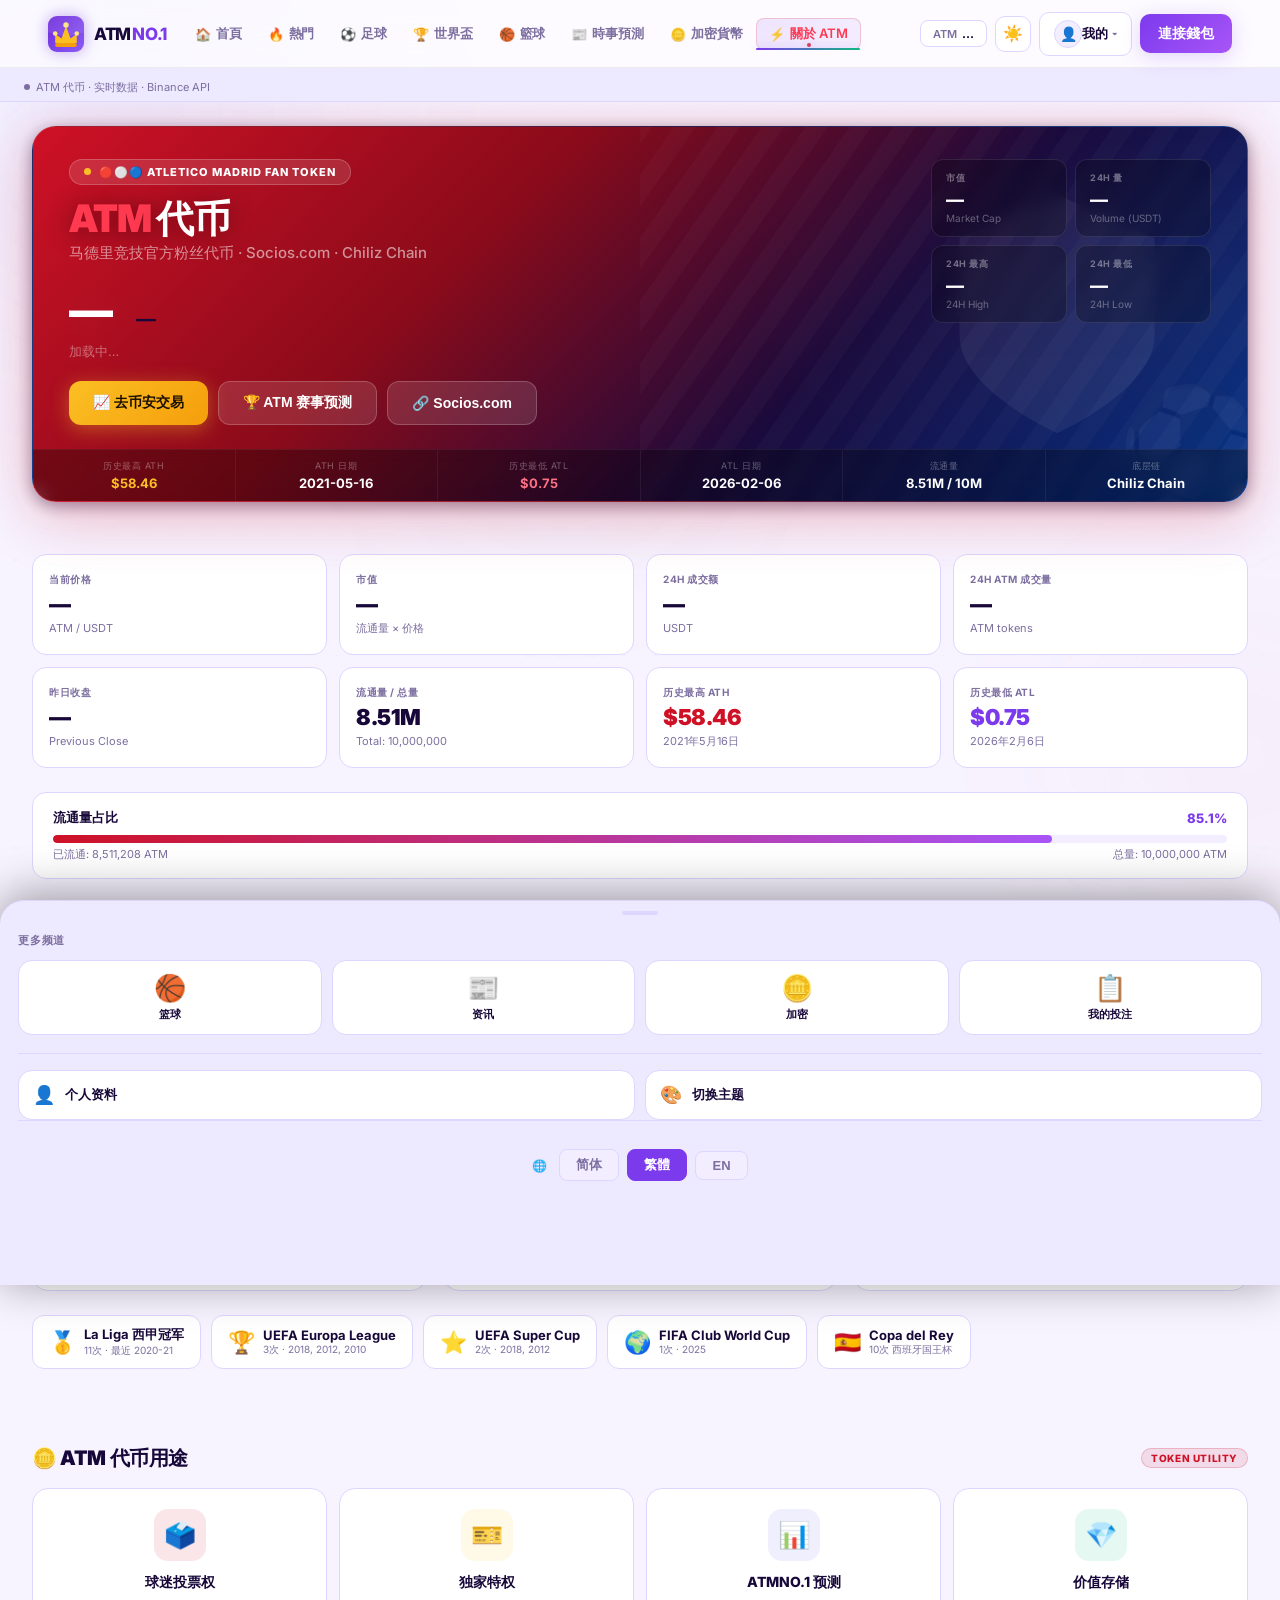
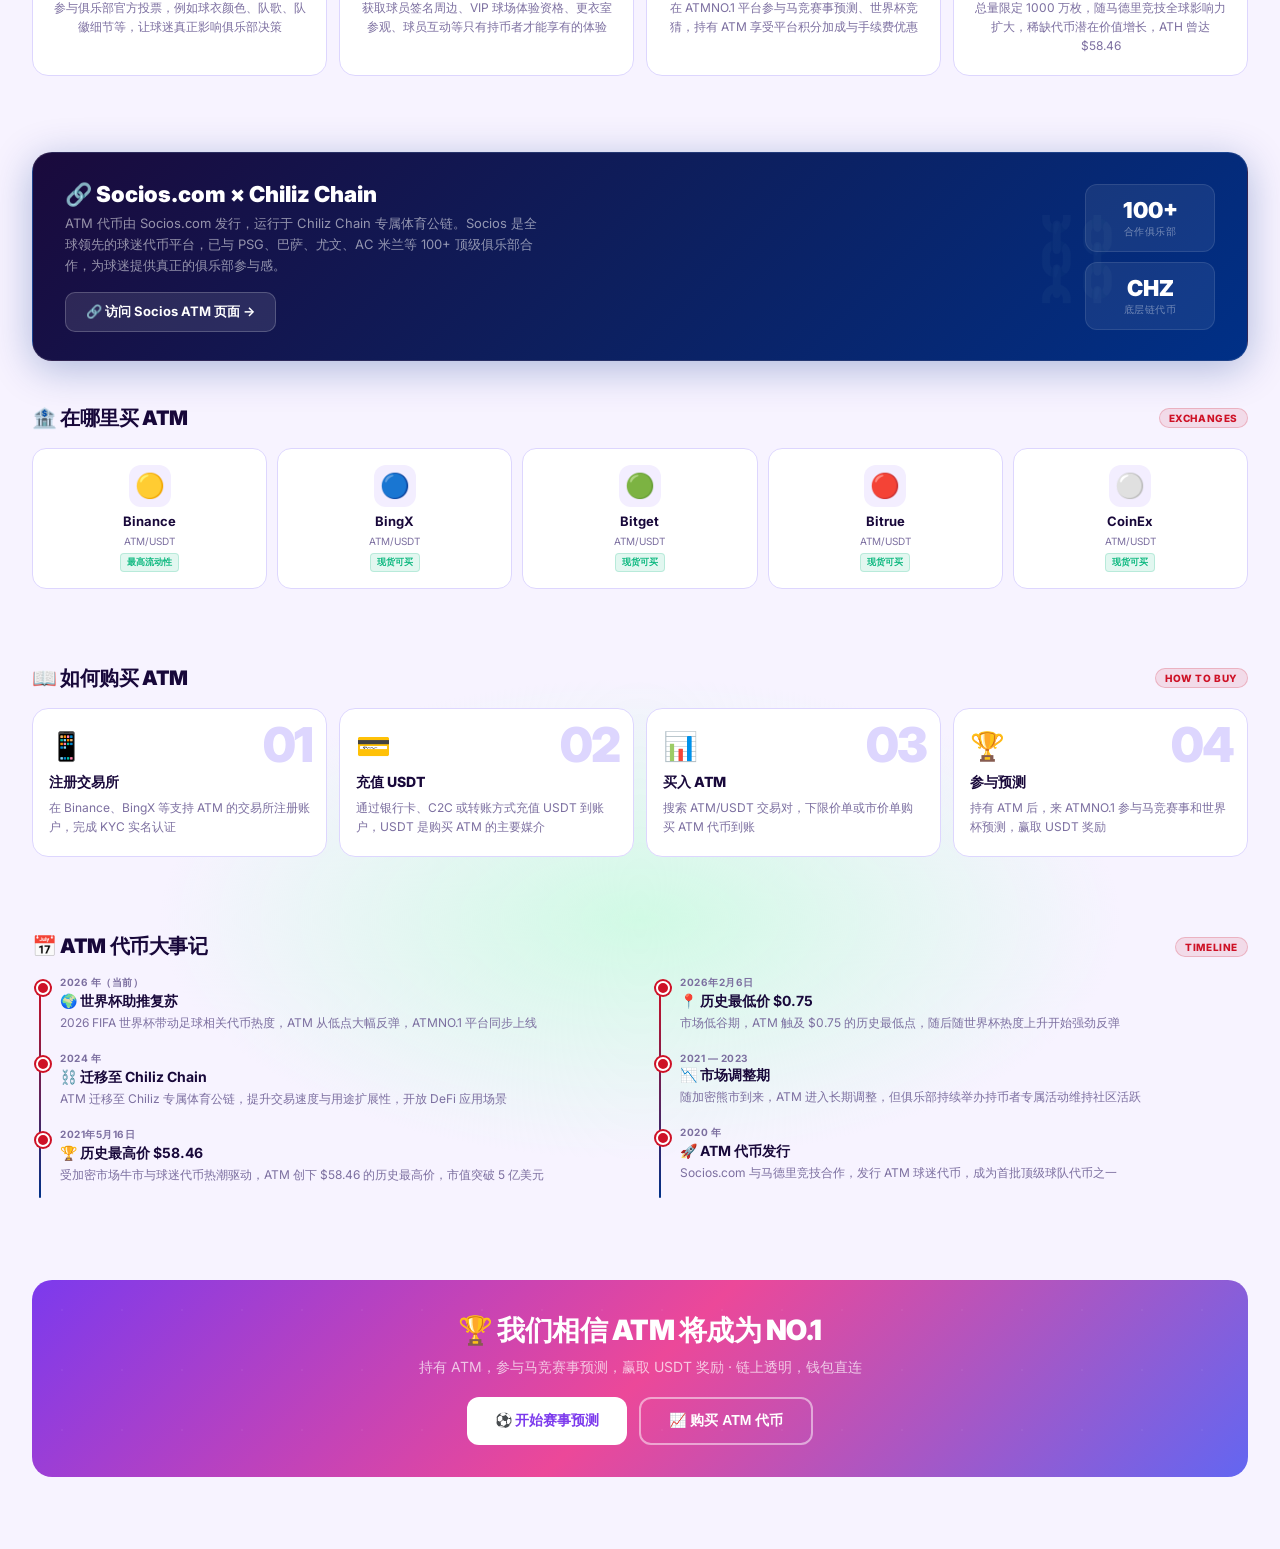
==== commit da9949bf: "feat: worldcup.html, WC special markets, upcoming fallback matches, expanded ticker (v42)" ====
--- a/atm.html
+++ b/atm.html
@@ -6,7 +6,7 @@
 <title>ATM 代币 · Atletico Madrid Fan Token · ATMNO.1</title>
 <meta name="description" content="Atletico Madrid Fan Token (ATM) 实时价格、数据分析、代币用途与马德里竞技俱乐部信息。ATMNO.1 — 我们相信 ATM 将成为 NO.1。" />
 <link rel="icon" href="data:image/svg+xml,<svg xmlns='http://www.w3.org/2000/svg' viewBox='0 0 100 100'><defs><linearGradient id='g' x1='0' y1='0' x2='1' y2='1'><stop offset='0%25' stop-color='%236d28d9'/><stop offset='100%25' stop-color='%238b5cf6'/></linearGradient></defs><rect width='100' height='100' rx='22' fill='url(%23g)'/><text x='50' y='68' font-size='58' text-anchor='middle' fill='%23fbbf24'>&#x265B;</text></svg>" type="image/svg+xml">
-<link rel="stylesheet" href="/shared/style.css?v=39" />
+<link rel="stylesheet" href="/shared/style.css?v=42" />
 <style>
 /* ===== ATM PAGE LOCAL STYLES ===== */
 
@@ -200,7 +200,7 @@
   margin-bottom: 24px;
 }
 @media (max-width: 900px) { .atm-utility-grid { grid-template-columns: repeat(2, 1fr); } }
-@media (max-width: 480px) { .atm-utility-grid { grid-template-columns: 1fr; } }
+/* 手机端保持2列 */
 
 .atm-util-card {
   background: var(--card); border: 1px solid var(--border); border-radius: 16px;
@@ -248,7 +248,7 @@
   margin-bottom: 24px;
 }
 @media (max-width: 900px) { .atm-buy-steps { grid-template-columns: repeat(2, 1fr); } }
-@media (max-width: 480px) { .atm-buy-steps { grid-template-columns: 1fr; } }
+/* 手机端保持2列 */
 .atm-tl-grid { }
 @media (max-width: 700px) { .atm-tl-grid { grid-template-columns: 1fr !important; } }
 
@@ -271,7 +271,15 @@
   margin-bottom: 24px;
 }
 @media (max-width: 800px) { .atm-ex-grid { grid-template-columns: repeat(3, 1fr); } }
-@media (max-width: 480px) { .atm-ex-grid { grid-template-columns: repeat(2, 1fr); } }
+@media (max-width: 480px) {
+  .atm-ex-grid { grid-template-columns: repeat(2, 1fr); }
+  /* 5个交易所：最后一个居中 */
+  .atm-ex-item:last-child {
+    grid-column: 1 / -1;
+    width: calc(50% - 5px);
+    margin: 0 auto;
+  }
+}
 
 .atm-ex-item {
   background: var(--card); border: 1px solid var(--border); border-radius: 14px;
@@ -772,38 +780,40 @@
       <span class="atm-section-tag">Timeline</span>
     </div>
     <div style="display:grid;grid-template-columns:1fr 1fr;gap:24px;" class="atm-tl-grid">
+      <!-- 倒叙：最新在前 — 左列 -->
       <div class="atm-timeline">
+        <div class="atm-tl-item">
+          <div class="atm-tl-date">2026 年（当前）</div>
+          <div class="atm-tl-title">🌍 世界杯助推复苏</div>
+          <div class="atm-tl-desc">2026 FIFA 世界杯带动足球相关代币热度，ATM 从低点大幅反弹，ATMNO.1 平台同步上线</div>
+        </div>
+        <div class="atm-tl-item">
+          <div class="atm-tl-date">2024 年</div>
+          <div class="atm-tl-title">⛓️ 迁移至 Chiliz Chain</div>
+          <div class="atm-tl-desc">ATM 迁移至 Chiliz 专属体育公链，提升交易速度与用途扩展性，开放 DeFi 应用场景</div>
+        </div>
+        <div class="atm-tl-item">
+          <div class="atm-tl-date">2021年5月16日</div>
+          <div class="atm-tl-title">🏆 历史最高价 $58.46</div>
+          <div class="atm-tl-desc">受加密市场牛市与球迷代币热潮驱动，ATM 创下 $58.46 的历史最高价，市值突破 5 亿美元</div>
+        </div>
+      </div>
+      <!-- 倒叙：最新在前 — 右列 -->
+      <div class="atm-timeline">
+        <div class="atm-tl-item">
+          <div class="atm-tl-date">2026年2月6日</div>
+          <div class="atm-tl-title">📍 历史最低价 $0.75</div>
+          <div class="atm-tl-desc">市场低谷期，ATM 触及 $0.75 的历史最低点，随后随世界杯热度上升开始强劲反弹</div>
+        </div>
+        <div class="atm-tl-item">
+          <div class="atm-tl-date">2021 — 2023</div>
+          <div class="atm-tl-title">📉 市场调整期</div>
+          <div class="atm-tl-desc">随加密熊市到来，ATM 进入长期调整，但俱乐部持续举办持币者专属活动维持社区活跃</div>
+        </div>
         <div class="atm-tl-item">
           <div class="atm-tl-date">2020 年</div>
           <div class="atm-tl-title">🚀 ATM 代币发行</div>
           <div class="atm-tl-desc">Socios.com 与马德里竞技合作，发行 ATM 球迷代币，成为首批顶级球队代币之一</div>
-        </div>
-        <div class="atm-tl-item">
-          <div class="atm-tl-date">2021年5月16日</div>
-          <div class="atm-tl-title">🏆 历史最高价 $58.46</div>
-          <div class="atm-tl-desc">受加密市场牛市与球迷代币热潮驱动，ATM 创下 $58.46 的历史最高价，市值突破 5 亿美元</div>
-        </div>
-        <div class="atm-tl-item">
-          <div class="atm-tl-date">2021 — 2023</div>
-          <div class="atm-tl-title">📉 市场调整期</div>
-          <div class="atm-tl-desc">随加密熊市到来，ATM 进入长期调整，但俱乐部持续举办持币者专属活动维持社区活跃</div>
-        </div>
-      </div>
-      <div class="atm-timeline">
-        <div class="atm-tl-item">
-          <div class="atm-tl-date">2024 年</div>
-          <div class="atm-tl-title">⛓️ 迁移至 Chiliz Chain</div>
-          <div class="atm-tl-desc">ATM 迁移至 Chiliz 专属体育公链，提升交易速度与用途扩展性，开放 DeFi 应用场景</div>
-        </div>
-        <div class="atm-tl-item">
-          <div class="atm-tl-date">2026年2月6日</div>
-          <div class="atm-tl-title">📍 历史最低价 $0.75</div>
-          <div class="atm-tl-desc">市场低谷期，ATM 触及 $0.75 的历史最低点，随后随世界杯热度上升开始反弹</div>
-        </div>
-        <div class="atm-tl-item">
-          <div class="atm-tl-date">2026 年（当前）</div>
-          <div class="atm-tl-title">🌍 世界杯助推复苏</div>
-          <div class="atm-tl-desc">2026 FIFA 世界杯带动足球相关代币热度，ATM 从低点大幅反弹，ATMNO.1 平台同步上线</div>
         </div>
       </div>
     </div>
--- a/shared/style.css
+++ b/shared/style.css
@@ -291,22 +291,29 @@
 
     /* 头部 — 完全不透明防止渐变透出 */
     header {
-      padding: 0 12px; height: 52px; gap: 6px;
-      width: 100%; max-width: 100vw; overflow: hidden;
+      padding: 0 12px; height: 56px; gap: 6px;
+      width: 100%; max-width: 100vw; overflow: visible;
       background: var(--bg) !important;
       backdrop-filter: none !important;
       -webkit-backdrop-filter: none !important;
+      border-bottom: 1px solid rgba(139,92,246,.15) !important;
+      box-shadow: 0 1px 0 rgba(139,92,246,.08), 0 2px 12px rgba(0,0,0,.12) !important;
     }
-    :root[data-theme="light"] header { background: #ffffff !important; }
-    .logo-wordmark { font-size: 13px; letter-spacing: -.2px; }
+    :root[data-theme="light"] header {
+      background: #ffffff !important;
+      border-bottom-color: rgba(139,92,246,.12) !important;
+    }
+    .logo-wordmark { font-size: 14px; letter-spacing: -.2px; }
+    .logo-mark { width: 30px; height: 30px; }
     .btn-my { display: none; }
     .btn { padding: 7px 10px; font-size: 12px; }
     .wallet-btn {
-      padding: 6px 10px; font-size: 11px; font-weight: 700;
+      padding: 7px 12px; font-size: 11px; font-weight: 700;
       max-width: 88px; overflow: hidden; text-overflow: ellipsis; white-space: nowrap;
+      border-radius: 10px;
     }
-    .theme-toggle-btn { width: 30px; height: 30px; font-size: 13px; flex-shrink: 0; }
-    .header-right { gap: 5px; }
+    .theme-toggle-btn { width: 32px; height: 32px; font-size: 14px; flex-shrink: 0; border-radius: 10px; }
+    .header-right { gap: 6px; }
 
     /* 底部留空 */
     body { padding-bottom: 70px; }
@@ -453,7 +460,9 @@
     gap: 12px;
   }
   @media (max-width: 780px) {
-    .featured-layout { grid-template-columns: 1fr; }
+    .featured-layout { grid-template-columns: 1fr; gap: 8px; }
+    .featured-carousel { overflow: hidden; border-radius: 14px; }
+    .home-featured-main { border-radius: 14px; }
   }
   /* Featured carousel (left side only) */
   .featured-carousel { position: relative; }
@@ -470,9 +479,8 @@
   }
   .featured-dots {
     display: flex; justify-content: center; gap: 8px;
-    margin-top: -36px;
-    position: relative; z-index: 3;
-    padding-bottom: 12px;
+    position: absolute; bottom: 12px; left: 0; right: 0;
+    z-index: 3; padding: 0; margin: 0;
   }
   .featured-dot {
     width: 10px; height: 10px; border-radius: 50%;
@@ -3201,23 +3209,25 @@
     margin-top: 12px;
   }
   @media (max-width: 1100px) { .star-players-grid { grid-template-columns: repeat(3, 1fr); } }
-  /* 移动端改为横向滚动，5张全部可见，无落单问题 */
+  /* 移动端: 2×2 网格 + 第5张居中 */
   @media (max-width: 780px) {
     .star-players-grid {
-      display: flex !important;
-      overflow-x: auto;
-      gap: 10px;
-      scroll-snap-type: x mandatory;
-      -webkit-overflow-scrolling: touch;
-      padding-bottom: 10px;
-      scrollbar-width: none;
+      display: grid !important;
+      grid-template-columns: 1fr 1fr !important;
+      gap: 10px !important;
+      overflow-x: visible !important;
     }
-    .star-players-grid::-webkit-scrollbar { display: none; }
     .star-card {
-      min-width: calc(47vw - 16px);
-      max-width: calc(47vw - 16px);
-      flex-shrink: 0;
-      scroll-snap-align: start;
+      min-width: 0 !important;
+      max-width: none !important;
+      flex-shrink: initial !important;
+      scroll-snap-align: initial !important;
+    }
+    /* 第5张卡片: 跨整行但保持与其他卡片相同尺寸 */
+    .star-card:nth-child(5) {
+      grid-column: 1 / -1;
+      justify-self: center;
+      width: calc(50% - 5px);
     }
   }
 
@@ -3452,7 +3462,12 @@
   .hatm-chg { font-size: 11px; font-weight: 700; }
   .hatm-chg.up { color: var(--accent-2); }
   .hatm-chg.down { color: var(--red); }
-  @media (max-width: 780px) { .hatm-ticker { display: none; } }
+  @media (max-width: 780px) {
+    .hatm-ticker {
+      padding: 4px 8px; font-size: 11px; gap: 4px; border-radius: 8px;
+    }
+    .hatm-chg { display: none; }
+  }
 
   /* ====== ATM 首页入口卡片（精简版）====== */
   .atm-entry-card {
@@ -3673,10 +3688,27 @@
   .mob-more-action:active { transform: scale(0.96); }
   .mob-more-action-icon { font-size: 18px; }
 
+  /* 移动端抽屉语言选择 */
+  .mob-more-lang-row {
+    display: flex; align-items: center; gap: 8px;
+    padding: 12px 16px 16px;
+    justify-content: center;
+  }
+  .mob-more-lang-label {
+    font-size: 12px; color: var(--text-dim); font-weight: 600; margin-right: 4px;
+  }
+  .mob-lang-pill {
+    padding: 6px 16px; border-radius: 8px; font-size: 13px; font-weight: 700;
+    background: var(--card-inner); border: 1px solid var(--border);
+    color: var(--text-dim); cursor: pointer; transition: all .2s;
+    -webkit-tap-highlight-color: transparent;
+  }
+  .mob-lang-pill.active { background: var(--accent); color: #fff; border-color: var(--accent); }
+  .mob-lang-pill:active { transform: scale(0.94); }
+
   /* 移动端布局修复 */
   @media (max-width: 780px) {
     .wrap, .wrap.wrap-single { padding: 14px 12px 80px; }
-    .star-players-grid { grid-template-columns: repeat(2, 1fr); gap: 10px; }
   }
   @media (max-width: 380px) {
     .star-players-grid { gap: 8px; }
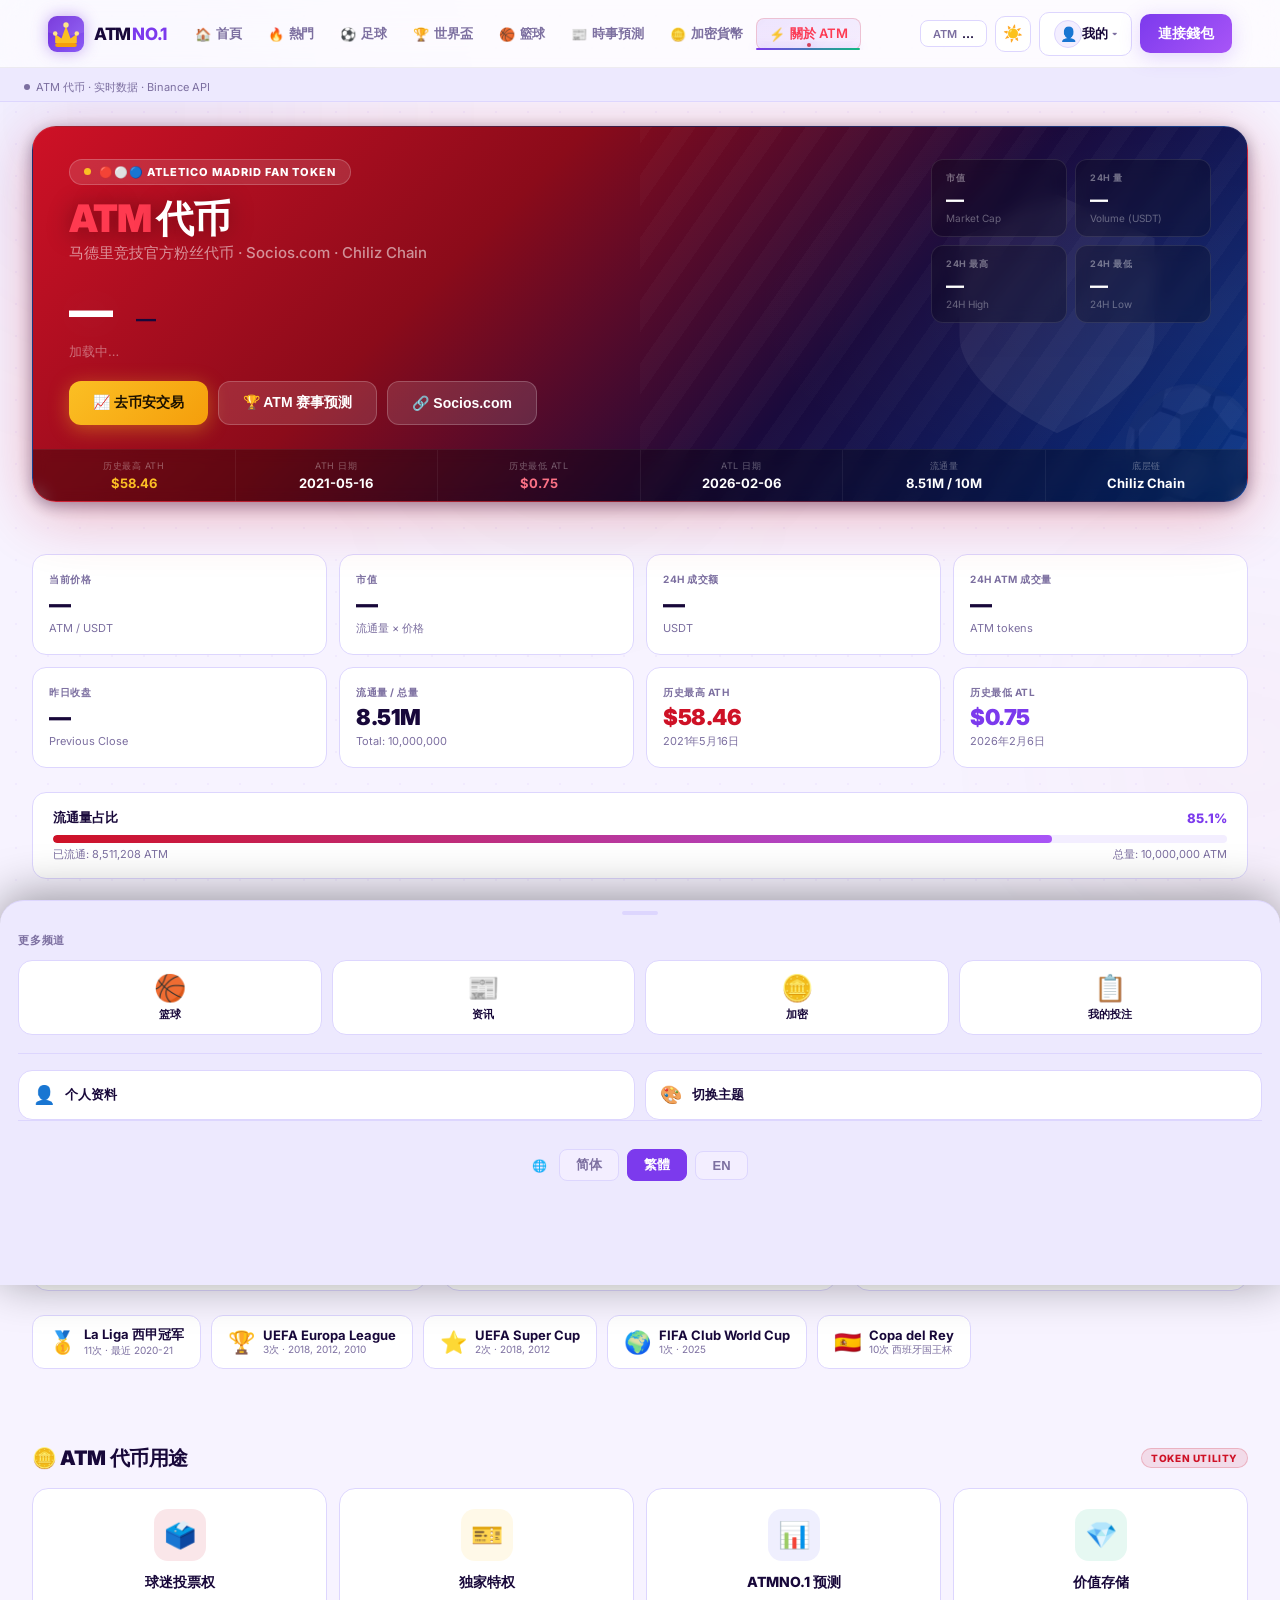
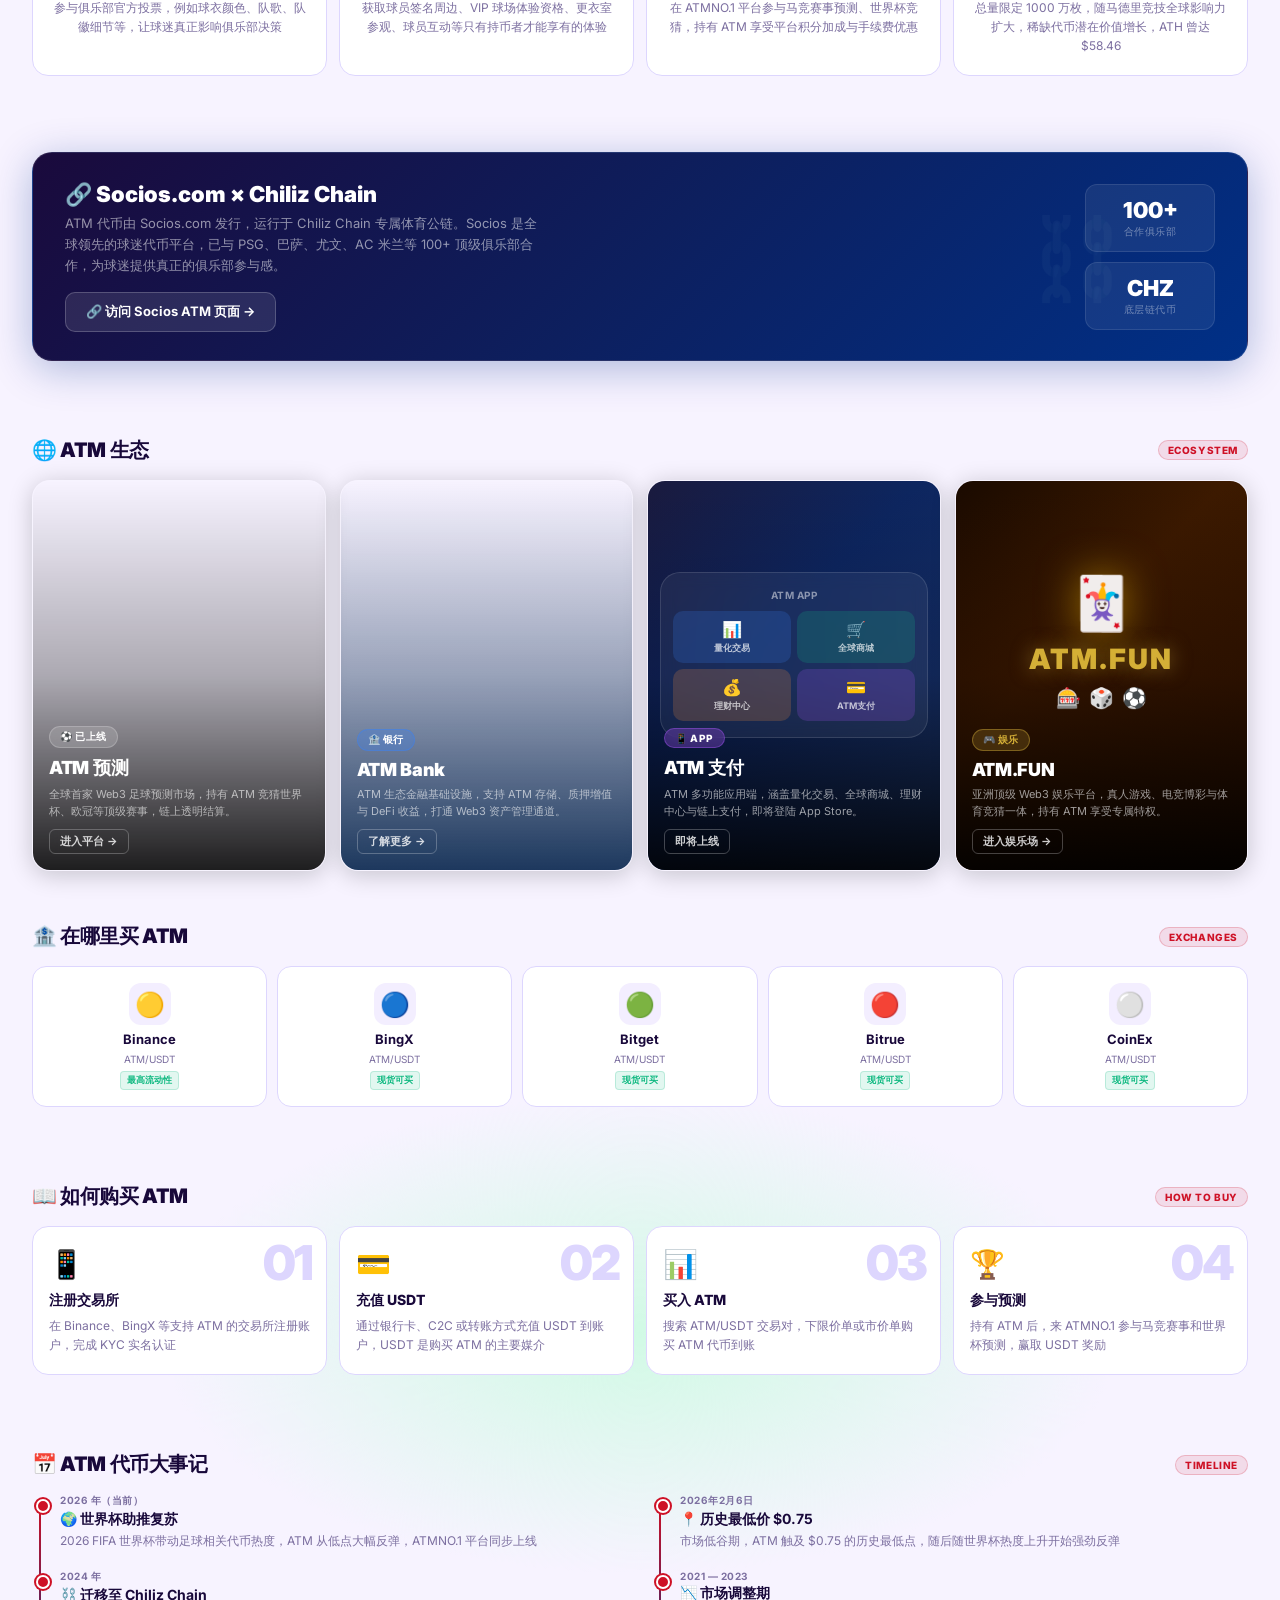
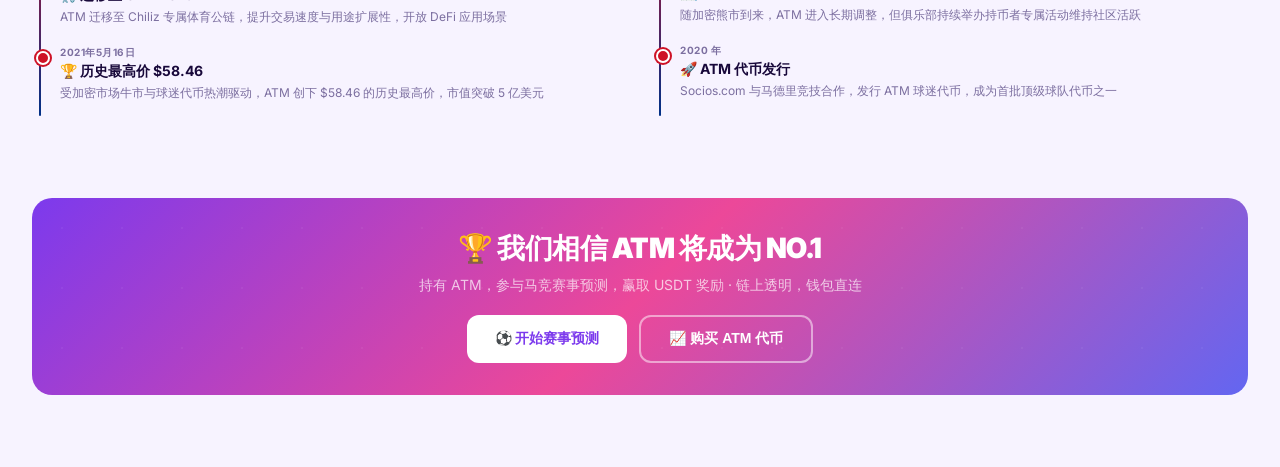
==== commit 15324d51: "feat: ATM生态 ecosystem section with 4 product cards (atm.html)" ====
--- a/atm.html
+++ b/atm.html
@@ -352,6 +352,51 @@
 }
 .atm-socios-stat-val { font-size: 22px; font-weight: 900; color: #fff; }
 .atm-socios-stat-lbl { font-size: 10px; color: rgba(255,255,255,.4); text-transform: uppercase; letter-spacing: .5px; margin-top: 2px; }
+
+/* ===== ATM ECOSYSTEM ===== */
+.atm-eco-grid {
+  display: grid; grid-template-columns: repeat(4, 1fr); gap: 14px; margin-top: 16px;
+}
+@media (max-width: 900px) { .atm-eco-grid { grid-template-columns: repeat(2, 1fr); } }
+@media (max-width: 480px) { .atm-eco-grid { grid-template-columns: 1fr; } }
+.atm-eco-card {
+  position: relative; border-radius: 18px; overflow: hidden;
+  aspect-ratio: 3/4; cursor: pointer;
+  border: 1px solid rgba(255,255,255,.08);
+  transition: transform .3s var(--ease-out-expo), box-shadow .3s;
+  box-shadow: 0 4px 24px rgba(0,0,0,.2);
+}
+.atm-eco-card:hover { transform: translateY(-6px) scale(1.02); box-shadow: 0 16px 48px rgba(0,0,0,.4); }
+.atm-eco-bg {
+  position: absolute; inset: 0; z-index: 0;
+  background-size: cover; background-position: center;
+  transition: transform .4s var(--ease-out-expo);
+}
+.atm-eco-card:hover .atm-eco-bg { transform: scale(1.06); }
+.atm-eco-overlay {
+  position: absolute; inset: 0; z-index: 1;
+  background: linear-gradient(to top, rgba(0,0,0,.88) 0%, rgba(0,0,0,.3) 50%, transparent 100%);
+}
+.atm-eco-body {
+  position: absolute; bottom: 0; left: 0; right: 0; z-index: 2;
+  padding: 16px;
+}
+.atm-eco-badge {
+  display: inline-block; padding: 3px 10px; border-radius: 999px; margin-bottom: 8px;
+  font-size: 10px; font-weight: 800; letter-spacing: .5px; text-transform: uppercase;
+  background: rgba(255,255,255,.15); backdrop-filter: blur(6px);
+  border: 1px solid rgba(255,255,255,.2); color: #fff;
+}
+.atm-eco-name { font-size: 18px; font-weight: 900; color: #fff; margin-bottom: 6px; letter-spacing: -.3px; }
+.atm-eco-desc { font-size: 11px; color: rgba(255,255,255,.6); line-height: 1.5; margin-bottom: 10px; }
+.atm-eco-link {
+  display: inline-flex; align-items: center; gap: 4px;
+  font-size: 11px; font-weight: 700; color: rgba(255,255,255,.8);
+  border: 1px solid rgba(255,255,255,.25); border-radius: 6px;
+  padding: 4px 10px; backdrop-filter: blur(4px);
+  transition: all .2s;
+}
+.atm-eco-card:hover .atm-eco-link { background: rgba(255,255,255,.15); color: #fff; }
 
 /* ===== PREDICTION CTA ===== */
 .atm-predict-cta {
@@ -696,6 +741,101 @@
         <div class="atm-socios-stat-val">CHZ</div>
         <div class="atm-socios-stat-lbl">底层链代币</div>
       </div>
+    </div>
+  </div>
+
+  <!-- ===== ATM ECOSYSTEM ===== -->
+  <div class="atm-page-section" style="margin-top:32px;">
+    <div class="atm-section-head">
+      <h2>🌐 ATM 生态</h2>
+      <span class="atm-section-tag">Ecosystem</span>
+    </div>
+    <div class="atm-eco-grid">
+
+      <!-- ATM预测 -->
+      <div class="atm-eco-card" onclick="window.open('https://predicts.atmbank.vip','_blank')">
+        <div class="atm-eco-bg" style="background-image:url('https://images.unsplash.com/photo-1560272564-c83b66b1ad12?w=600&h=800&fit=crop&crop=top');"></div>
+        <div class="atm-eco-overlay"></div>
+        <div class="atm-eco-body">
+          <div class="atm-eco-badge">⚽ 已上线</div>
+          <div class="atm-eco-name">ATM 预测</div>
+          <div class="atm-eco-desc">全球首家 Web3 足球预测市场，持有 ATM 竞猜世界杯、欧冠等顶级赛事，链上透明结算。</div>
+          <div class="atm-eco-link">进入平台 →</div>
+        </div>
+      </div>
+
+      <!-- ATM Bank -->
+      <div class="atm-eco-card" onclick="window.open('https://atmbank.vip','_blank')">
+        <div class="atm-eco-bg" style="background-image:url('https://images.unsplash.com/photo-1611974789855-9c2a0a7236a3?w=600&h=800&fit=crop');"></div>
+        <div class="atm-eco-overlay" style="background:linear-gradient(to top, rgba(10,40,80,.92) 0%, rgba(10,40,80,.4) 50%, transparent 100%);"></div>
+        <div class="atm-eco-body">
+          <div class="atm-eco-badge" style="background:rgba(59,130,246,.3);border-color:rgba(59,130,246,.4);">🏦 银行</div>
+          <div class="atm-eco-name">ATM Bank</div>
+          <div class="atm-eco-desc">ATM 生态金融基础设施，支持 ATM 存储、质押增值与 DeFi 收益，打通 Web3 资产管理通道。</div>
+          <div class="atm-eco-link">了解更多 →</div>
+        </div>
+      </div>
+
+      <!-- ATM支付 -->
+      <div class="atm-eco-card" onclick="void(0)">
+        <div class="atm-eco-bg" style="background:linear-gradient(135deg,#1a1a3e 0%,#0d2660 40%,#1e3a6e 100%);"></div>
+        <div class="atm-eco-overlay" style="background:linear-gradient(to top, rgba(0,0,0,.88) 0%, rgba(0,0,20,.2) 50%, transparent 100%);"></div>
+        <!-- App mockup overlay -->
+        <div style="position:absolute;inset:0;z-index:1;display:flex;align-items:center;justify-content:center;padding:20px 12px 60px;">
+          <div style="background:rgba(255,255,255,.06);border:1px solid rgba(255,255,255,.12);border-radius:20px;padding:16px 12px;width:100%;backdrop-filter:blur(8px);">
+            <div style="font-size:10px;color:rgba(255,255,255,.5);text-align:center;margin-bottom:10px;font-weight:700;letter-spacing:.5px;">ATM APP</div>
+            <div style="display:grid;grid-template-columns:1fr 1fr;gap:6px;">
+              <div style="background:rgba(59,130,246,.2);border-radius:10px;padding:8px 6px;text-align:center;">
+                <div style="font-size:16px;">📊</div>
+                <div style="font-size:9px;color:rgba(255,255,255,.7);margin-top:3px;font-weight:700;">量化交易</div>
+              </div>
+              <div style="background:rgba(16,185,129,.2);border-radius:10px;padding:8px 6px;text-align:center;">
+                <div style="font-size:16px;">🛒</div>
+                <div style="font-size:9px;color:rgba(255,255,255,.7);margin-top:3px;font-weight:700;">全球商城</div>
+              </div>
+              <div style="background:rgba(251,146,60,.2);border-radius:10px;padding:8px 6px;text-align:center;">
+                <div style="font-size:16px;">💰</div>
+                <div style="font-size:9px;color:rgba(255,255,255,.7);margin-top:3px;font-weight:700;">理财中心</div>
+              </div>
+              <div style="background:rgba(168,85,247,.2);border-radius:10px;padding:8px 6px;text-align:center;">
+                <div style="font-size:16px;">💳</div>
+                <div style="font-size:9px;color:rgba(255,255,255,.7);margin-top:3px;font-weight:700;">ATM支付</div>
+              </div>
+            </div>
+          </div>
+        </div>
+        <div class="atm-eco-body">
+          <div class="atm-eco-badge" style="background:rgba(168,85,247,.3);border-color:rgba(168,85,247,.4);">📱 App</div>
+          <div class="atm-eco-name">ATM 支付</div>
+          <div class="atm-eco-desc">ATM 多功能应用端，涵盖量化交易、全球商城、理财中心与链上支付，即将登陆 App Store。</div>
+          <div class="atm-eco-link">即将上线</div>
+        </div>
+      </div>
+
+      <!-- ATM.FUN -->
+      <div class="atm-eco-card" onclick="window.open('https://atm.fun','_blank')">
+        <div class="atm-eco-bg" style="background:linear-gradient(135deg,#1a0a00 0%,#3d1a00 40%,#2a1000 100%);"></div>
+        <div class="atm-eco-overlay" style="background:linear-gradient(to top, rgba(0,0,0,.9) 0%, rgba(30,10,0,.4) 50%, transparent 100%);"></div>
+        <!-- Gold decoration -->
+        <div style="position:absolute;inset:0;z-index:1;display:flex;align-items:center;justify-content:center;padding-bottom:70px;">
+          <div style="text-align:center;">
+            <div style="font-size:52px;filter:drop-shadow(0 0 20px rgba(255,200,0,.5));">🃏</div>
+            <div style="font-size:28px;font-weight:900;color:#d4af37;letter-spacing:2px;margin-top:8px;text-shadow:0 0 20px rgba(212,175,55,.5);">ATM.FUN</div>
+            <div style="display:flex;gap:8px;justify-content:center;margin-top:10px;">
+              <span style="font-size:20px;">🎰</span>
+              <span style="font-size:20px;">🎲</span>
+              <span style="font-size:20px;">⚽</span>
+            </div>
+          </div>
+        </div>
+        <div class="atm-eco-body">
+          <div class="atm-eco-badge" style="background:rgba(212,175,55,.2);border-color:rgba(212,175,55,.4);color:#d4af37;">🎮 娱乐</div>
+          <div class="atm-eco-name">ATM.FUN</div>
+          <div class="atm-eco-desc">亚洲顶级 Web3 娱乐平台，真人游戏、电竞博彩与体育竞猜一体，持有 ATM 享受专属特权。</div>
+          <div class="atm-eco-link">进入娱乐场 →</div>
+        </div>
+      </div>
+
     </div>
   </div>
 
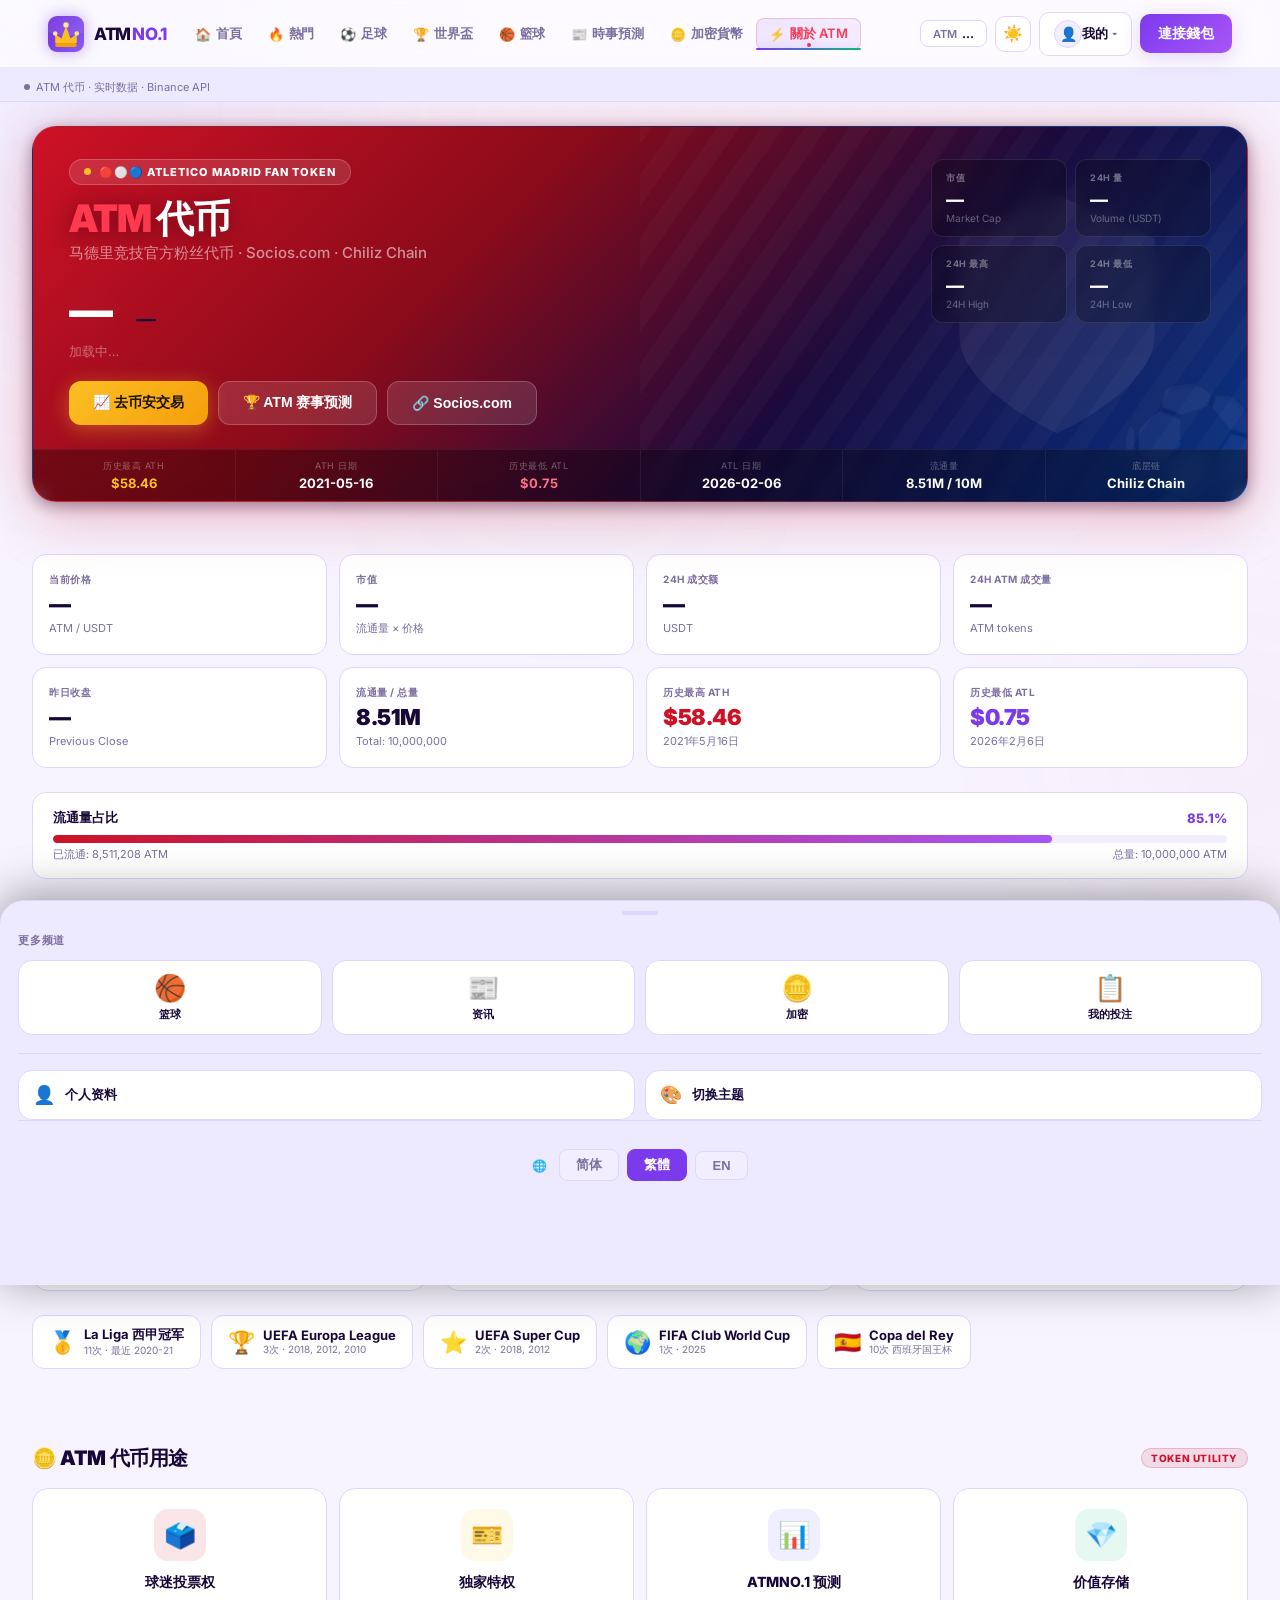
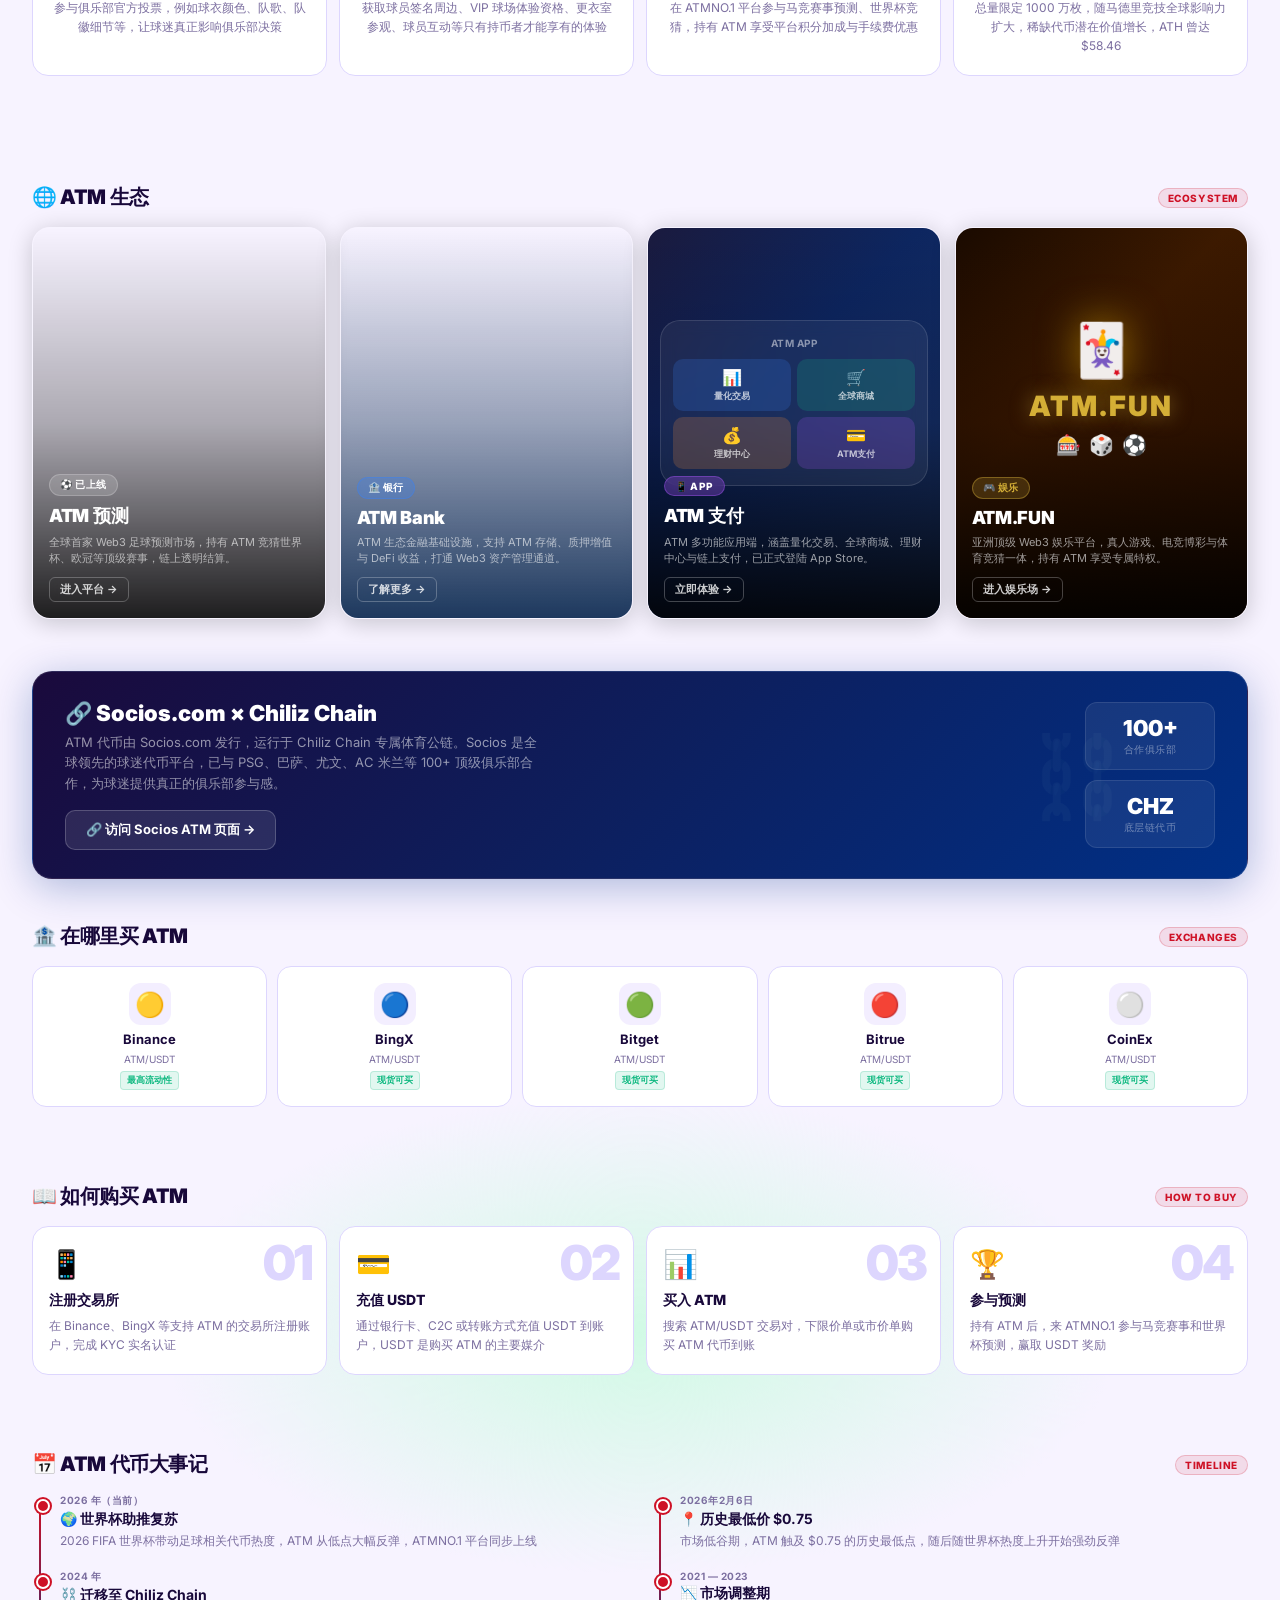
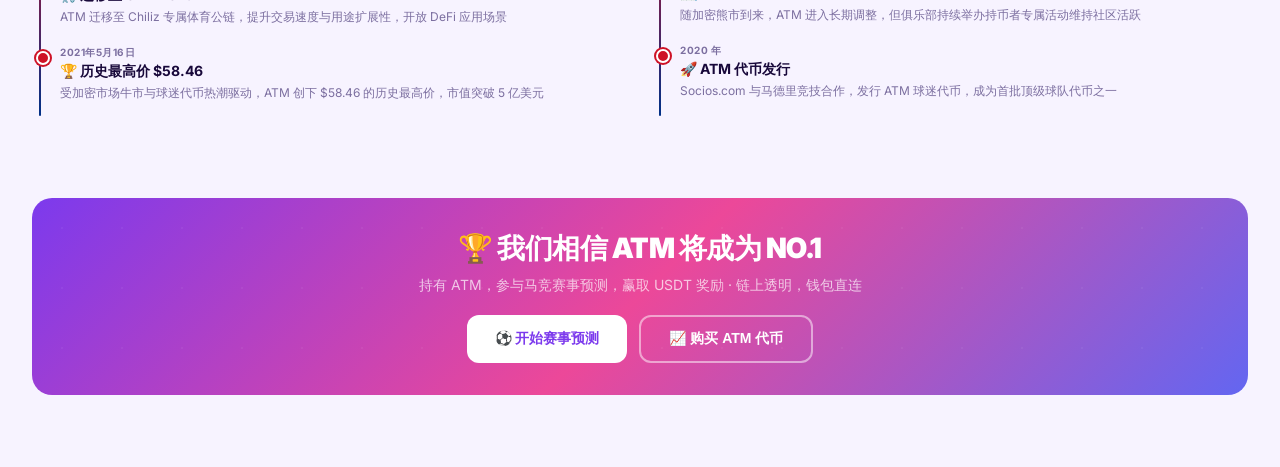
==== commit fde5c5b1: "fix: ATM生态移到Socios上方，支付改已上线，移动端卡片高度优化" ====
--- a/atm.html
+++ b/atm.html
@@ -366,6 +366,8 @@
   transition: transform .3s var(--ease-out-expo), box-shadow .3s;
   box-shadow: 0 4px 24px rgba(0,0,0,.2);
 }
+@media (max-width: 900px) { .atm-eco-card { aspect-ratio: 4/3; } }
+@media (max-width: 480px) { .atm-eco-card { aspect-ratio: 16/9; } }
 .atm-eco-card:hover { transform: translateY(-6px) scale(1.02); box-shadow: 0 16px 48px rgba(0,0,0,.4); }
 .atm-eco-bg {
   position: absolute; inset: 0; z-index: 0;
@@ -725,25 +727,6 @@
     </div>
   </div>
 
-  <!-- ===== SOCIOS / CHILIZ BANNER ===== -->
-  <div class="atm-socios-banner">
-    <div>
-      <div class="atm-socios-title">🔗 Socios.com × Chiliz Chain</div>
-      <div class="atm-socios-sub">ATM 代币由 Socios.com 发行，运行于 Chiliz Chain 专属体育公链。Socios 是全球领先的球迷代币平台，已与 PSG、巴萨、尤文、AC 米兰等 100+ 顶级俱乐部合作，为球迷提供真正的俱乐部参与感。</div>
-      <a class="atm-socios-link" href="https://www.socios.com/atletico-madrid/" target="_blank">🔗 访问 Socios ATM 页面 →</a>
-    </div>
-    <div class="atm-socios-stats">
-      <div class="atm-socios-stat">
-        <div class="atm-socios-stat-val">100+</div>
-        <div class="atm-socios-stat-lbl">合作俱乐部</div>
-      </div>
-      <div class="atm-socios-stat">
-        <div class="atm-socios-stat-val">CHZ</div>
-        <div class="atm-socios-stat-lbl">底层链代币</div>
-      </div>
-    </div>
-  </div>
-
   <!-- ===== ATM ECOSYSTEM ===== -->
   <div class="atm-page-section" style="margin-top:32px;">
     <div class="atm-section-head">
@@ -777,7 +760,7 @@
       </div>
 
       <!-- ATM支付 -->
-      <div class="atm-eco-card" onclick="void(0)">
+      <div class="atm-eco-card" onclick="window.open('https://apps.apple.com/app/atm/id6738609552','_blank')">
         <div class="atm-eco-bg" style="background:linear-gradient(135deg,#1a1a3e 0%,#0d2660 40%,#1e3a6e 100%);"></div>
         <div class="atm-eco-overlay" style="background:linear-gradient(to top, rgba(0,0,0,.88) 0%, rgba(0,0,20,.2) 50%, transparent 100%);"></div>
         <!-- App mockup overlay -->
@@ -807,8 +790,8 @@
         <div class="atm-eco-body">
           <div class="atm-eco-badge" style="background:rgba(168,85,247,.3);border-color:rgba(168,85,247,.4);">📱 App</div>
           <div class="atm-eco-name">ATM 支付</div>
-          <div class="atm-eco-desc">ATM 多功能应用端，涵盖量化交易、全球商城、理财中心与链上支付，即将登陆 App Store。</div>
-          <div class="atm-eco-link">即将上线</div>
+          <div class="atm-eco-desc">ATM 多功能应用端，涵盖量化交易、全球商城、理财中心与链上支付，已正式登陆 App Store。</div>
+          <div class="atm-eco-link">立即体验 →</div>
         </div>
       </div>
 
@@ -836,6 +819,25 @@
         </div>
       </div>
 
+    </div>
+  </div>
+
+  <!-- ===== SOCIOS / CHILIZ BANNER ===== -->
+  <div class="atm-socios-banner">
+    <div>
+      <div class="atm-socios-title">🔗 Socios.com × Chiliz Chain</div>
+      <div class="atm-socios-sub">ATM 代币由 Socios.com 发行，运行于 Chiliz Chain 专属体育公链。Socios 是全球领先的球迷代币平台，已与 PSG、巴萨、尤文、AC 米兰等 100+ 顶级俱乐部合作，为球迷提供真正的俱乐部参与感。</div>
+      <a class="atm-socios-link" href="https://www.socios.com/atletico-madrid/" target="_blank">🔗 访问 Socios ATM 页面 →</a>
+    </div>
+    <div class="atm-socios-stats">
+      <div class="atm-socios-stat">
+        <div class="atm-socios-stat-val">100+</div>
+        <div class="atm-socios-stat-lbl">合作俱乐部</div>
+      </div>
+      <div class="atm-socios-stat">
+        <div class="atm-socios-stat-val">CHZ</div>
+        <div class="atm-socios-stat-lbl">底层链代币</div>
+      </div>
     </div>
   </div>
 
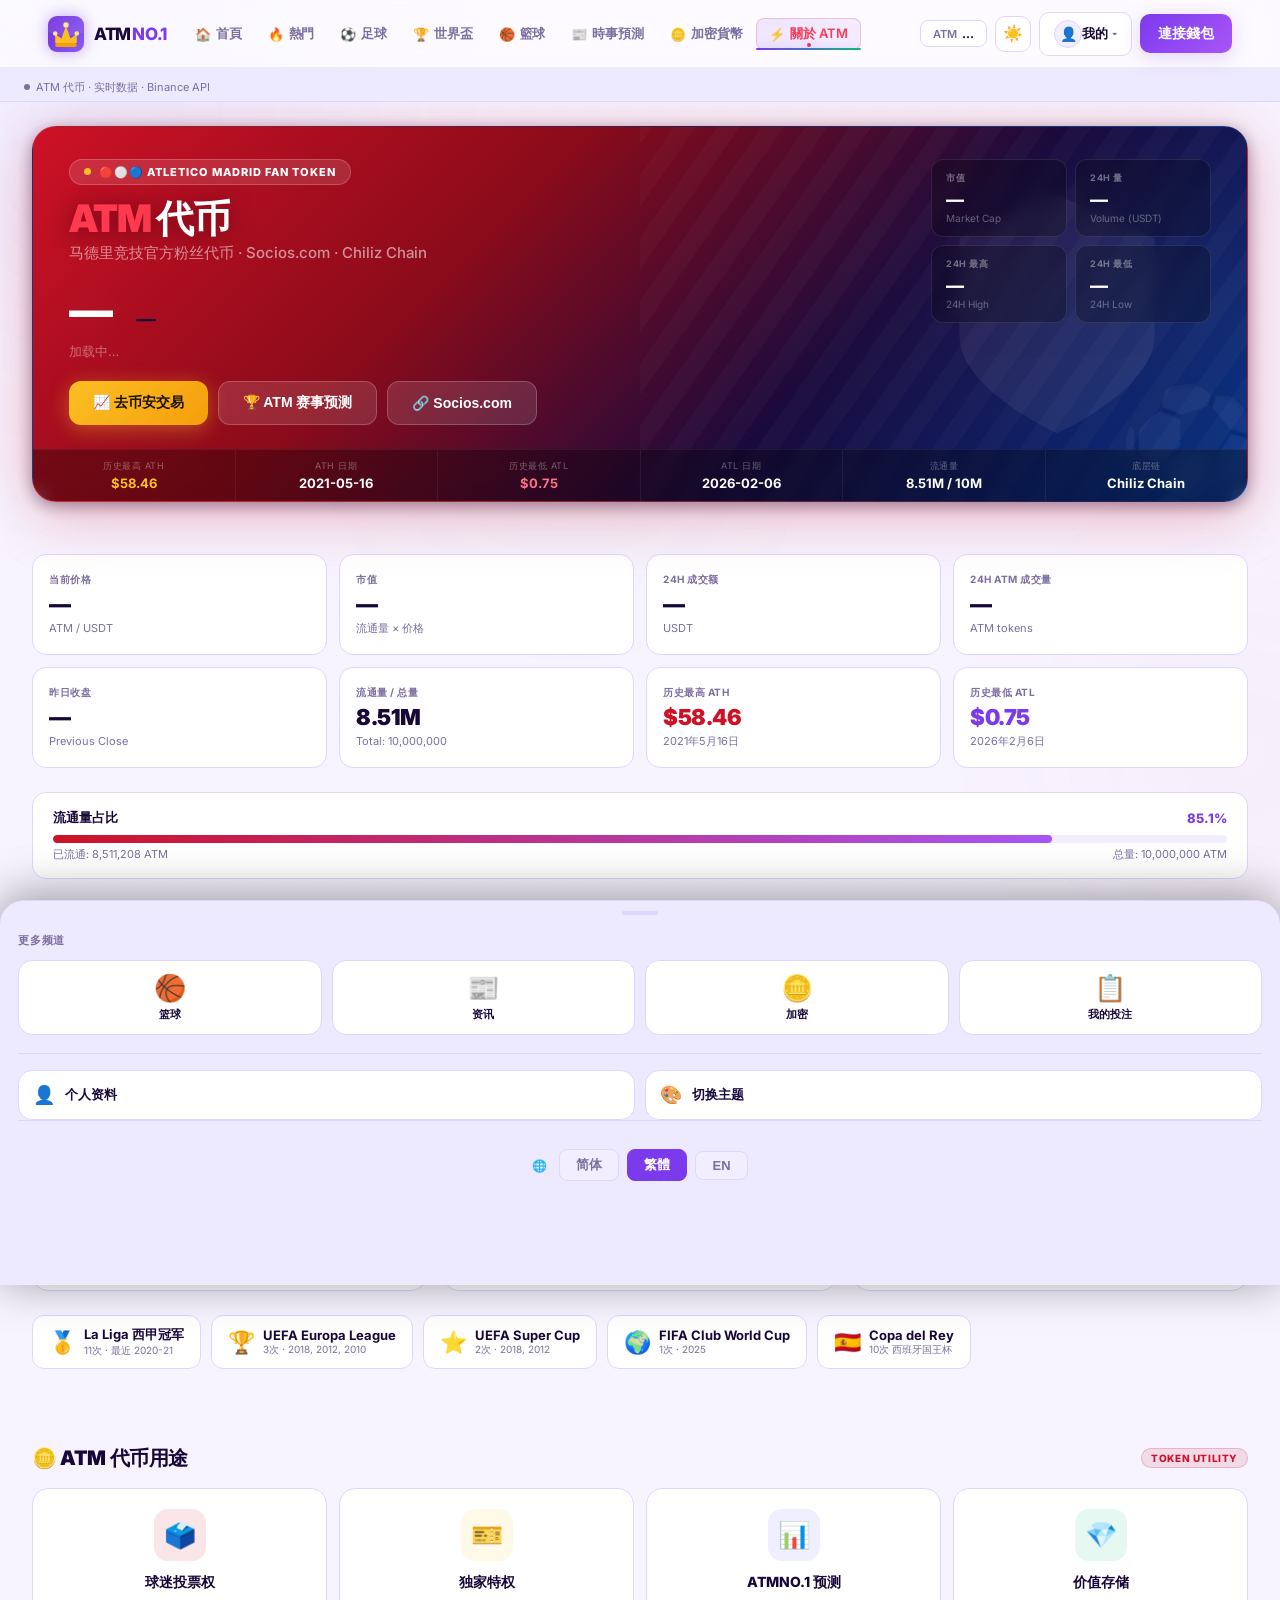
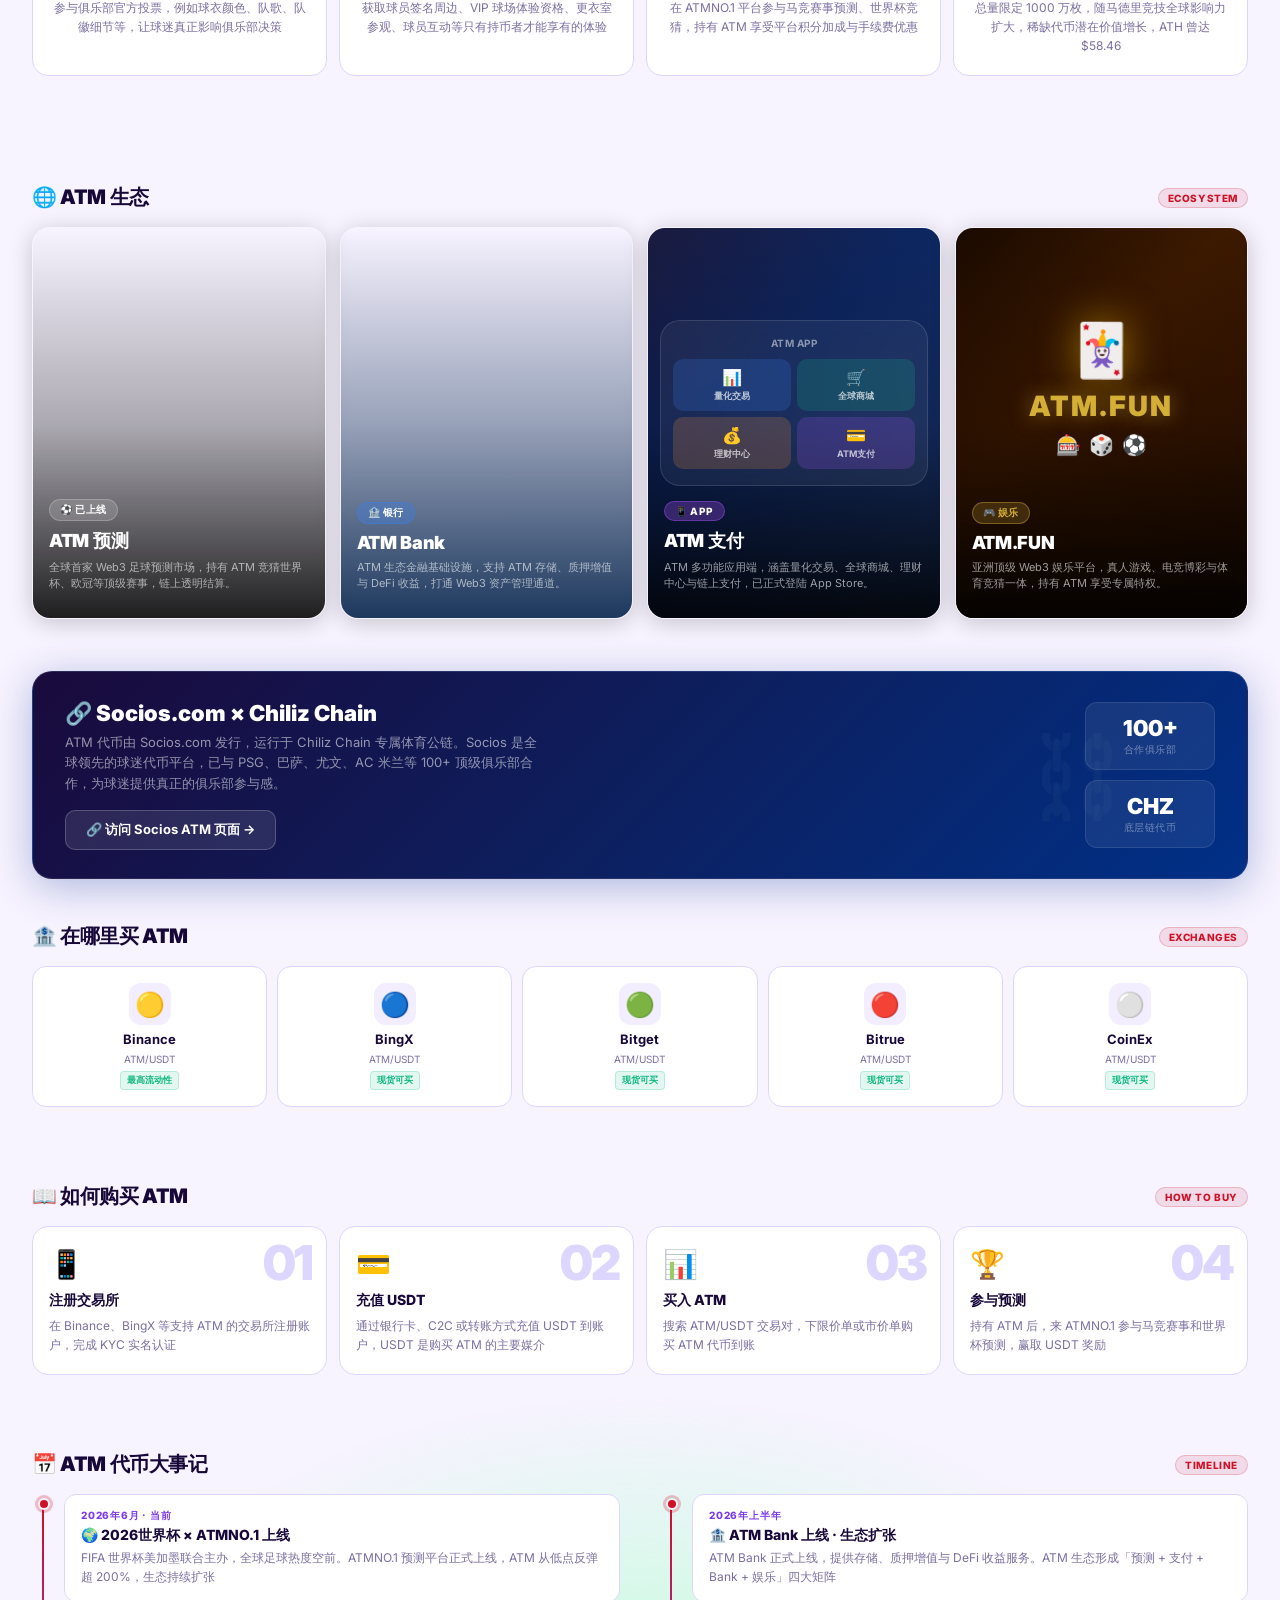
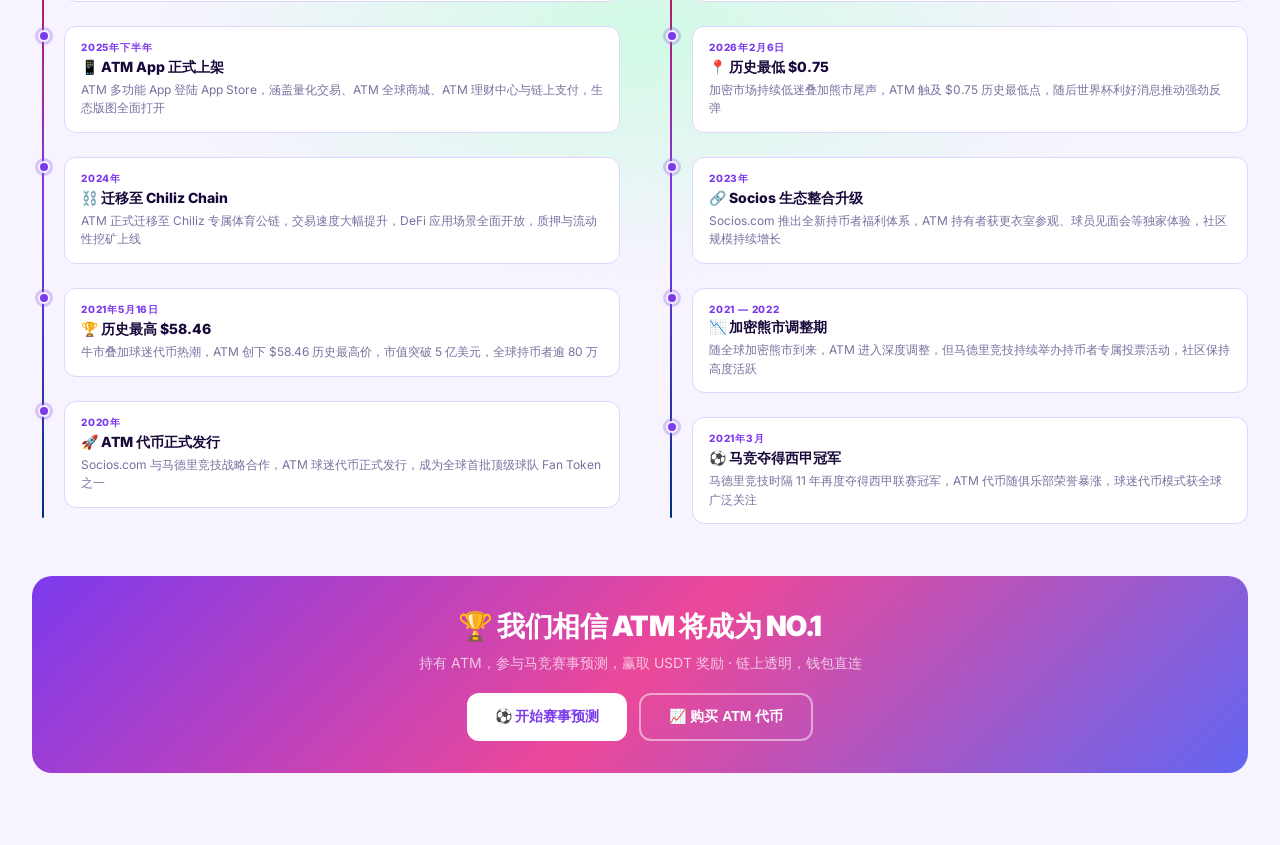
==== commit bd87c305: "fix: ATM生态卡片移除所有点击链接和跳转" ====
--- a/atm.html
+++ b/atm.html
@@ -221,26 +221,47 @@
 .atm-util-desc  { font-size: 12px; color: var(--text-dim); line-height: 1.6; }
 
 /* ===== MILESTONES TIMELINE ===== */
-.atm-timeline {
-  position: relative; padding-left: 28px; margin-bottom: 24px;
-}
-.atm-timeline::before {
-  content: ''; position: absolute; left: 7px; top: 6px; bottom: 6px; width: 2px;
-  background: linear-gradient(to bottom, #ce1126, #003087);
+/* ===== TIMELINE (single-column continuous) ===== */
+.atm-tl-wrap {
+  position: relative; padding-left: 32px;
+}
+.atm-tl-wrap::before {
+  content: ''; position: absolute; left: 10px; top: 6px; bottom: 6px; width: 2px;
+  background: linear-gradient(to bottom, #ce1126 0%, #7c3aed 50%, #003087 100%);
   border-radius: 1px;
 }
 .atm-tl-item {
-  position: relative; margin-bottom: 20px;
-}
-.atm-tl-item::before {
-  content: ''; position: absolute; left: -24px; top: 5px;
-  width: 10px; height: 10px; border-radius: 50%;
-  background: #ce1126; border: 2px solid var(--card);
-  box-shadow: 0 0 0 2px #ce1126;
-}
-.atm-tl-date  { font-size: 10px; font-weight: 700; color: var(--text-dim); text-transform: uppercase; letter-spacing: .5px; margin-bottom: 2px; }
-.atm-tl-title { font-size: 14px; font-weight: 700; color: var(--text); margin-bottom: 3px; }
-.atm-tl-desc  { font-size: 12px; color: var(--text-dim); line-height: 1.5; }
+  position: relative; margin-bottom: 24px; padding-bottom: 0;
+}
+.atm-tl-item:last-child { margin-bottom: 0; }
+.atm-tl-dot {
+  position: absolute; left: -26px; top: 4px;
+  width: 12px; height: 12px; border-radius: 50%;
+  background: var(--accent); border: 2px solid var(--bg);
+  box-shadow: 0 0 0 3px rgba(139,92,246,.3);
+  z-index: 1;
+}
+.atm-tl-dot.hot {
+  background: #ce1126; box-shadow: 0 0 0 3px rgba(206,17,38,.25);
+  animation: tl-pulse 2s ease-in-out infinite;
+}
+@keyframes tl-pulse { 0%,100%{box-shadow:0 0 0 3px rgba(206,17,38,.25)} 50%{box-shadow:0 0 0 6px rgba(206,17,38,.1)} }
+.atm-tl-card {
+  background: var(--card); border: 1px solid var(--border); border-radius: 12px;
+  padding: 14px 16px; transition: border-color .2s, box-shadow .2s;
+}
+.atm-tl-card:hover { border-color: var(--accent); box-shadow: 0 4px 16px rgba(139,92,246,.1); }
+.atm-tl-date  { font-size: 10px; font-weight: 800; color: var(--accent); text-transform: uppercase; letter-spacing: .8px; margin-bottom: 3px; }
+.atm-tl-title { font-size: 14px; font-weight: 800; color: var(--text); margin-bottom: 4px; }
+.atm-tl-desc  { font-size: 12px; color: var(--text-dim); line-height: 1.55; }
+
+/* PC two-column layout */
+.atm-tl-grid-2col {
+  display: grid; grid-template-columns: 1fr 1fr; gap: 0 40px;
+}
+@media (max-width: 700px) {
+  .atm-tl-grid-2col { grid-template-columns: 1fr; }
+}
 
 /* ===== HOW TO BUY ===== */
 .atm-buy-steps {
@@ -249,8 +270,7 @@
 }
 @media (max-width: 900px) { .atm-buy-steps { grid-template-columns: repeat(2, 1fr); } }
 /* 手机端保持2列 */
-.atm-tl-grid { }
-@media (max-width: 700px) { .atm-tl-grid { grid-template-columns: 1fr !important; } }
+/* legacy atm-tl-grid removed, using atm-tl-grid-2col */
 
 .atm-buy-step {
   background: var(--card); border: 1px solid var(--border); border-radius: 16px;
@@ -361,20 +381,18 @@
 @media (max-width: 480px) { .atm-eco-grid { grid-template-columns: 1fr; } }
 .atm-eco-card {
   position: relative; border-radius: 18px; overflow: hidden;
-  aspect-ratio: 3/4; cursor: pointer;
+  aspect-ratio: 3/4; cursor: default;
   border: 1px solid rgba(255,255,255,.08);
-  transition: transform .3s var(--ease-out-expo), box-shadow .3s;
   box-shadow: 0 4px 24px rgba(0,0,0,.2);
 }
 @media (max-width: 900px) { .atm-eco-card { aspect-ratio: 4/3; } }
 @media (max-width: 480px) { .atm-eco-card { aspect-ratio: 16/9; } }
-.atm-eco-card:hover { transform: translateY(-6px) scale(1.02); box-shadow: 0 16px 48px rgba(0,0,0,.4); }
 .atm-eco-bg {
   position: absolute; inset: 0; z-index: 0;
   background-size: cover; background-position: center;
   transition: transform .4s var(--ease-out-expo);
 }
-.atm-eco-card:hover .atm-eco-bg { transform: scale(1.06); }
+/* no hover scale — cards are display-only */
 .atm-eco-overlay {
   position: absolute; inset: 0; z-index: 1;
   background: linear-gradient(to top, rgba(0,0,0,.88) 0%, rgba(0,0,0,.3) 50%, transparent 100%);
@@ -398,7 +416,7 @@
   padding: 4px 10px; backdrop-filter: blur(4px);
   transition: all .2s;
 }
-.atm-eco-card:hover .atm-eco-link { background: rgba(255,255,255,.15); color: #fff; }
+/* no hover link effect */
 
 /* ===== PREDICTION CTA ===== */
 .atm-predict-cta {
@@ -736,31 +754,29 @@
     <div class="atm-eco-grid">
 
       <!-- ATM预测 -->
-      <div class="atm-eco-card" onclick="window.open('https://predicts.atmbank.vip','_blank')">
+      <div class="atm-eco-card">
         <div class="atm-eco-bg" style="background-image:url('https://images.unsplash.com/photo-1560272564-c83b66b1ad12?w=600&h=800&fit=crop&crop=top');"></div>
         <div class="atm-eco-overlay"></div>
         <div class="atm-eco-body">
           <div class="atm-eco-badge">⚽ 已上线</div>
           <div class="atm-eco-name">ATM 预测</div>
           <div class="atm-eco-desc">全球首家 Web3 足球预测市场，持有 ATM 竞猜世界杯、欧冠等顶级赛事，链上透明结算。</div>
-          <div class="atm-eco-link">进入平台 →</div>
         </div>
       </div>
 
       <!-- ATM Bank -->
-      <div class="atm-eco-card" onclick="window.open('https://atmbank.vip','_blank')">
+      <div class="atm-eco-card">
         <div class="atm-eco-bg" style="background-image:url('https://images.unsplash.com/photo-1611974789855-9c2a0a7236a3?w=600&h=800&fit=crop');"></div>
         <div class="atm-eco-overlay" style="background:linear-gradient(to top, rgba(10,40,80,.92) 0%, rgba(10,40,80,.4) 50%, transparent 100%);"></div>
         <div class="atm-eco-body">
           <div class="atm-eco-badge" style="background:rgba(59,130,246,.3);border-color:rgba(59,130,246,.4);">🏦 银行</div>
           <div class="atm-eco-name">ATM Bank</div>
           <div class="atm-eco-desc">ATM 生态金融基础设施，支持 ATM 存储、质押增值与 DeFi 收益，打通 Web3 资产管理通道。</div>
-          <div class="atm-eco-link">了解更多 →</div>
         </div>
       </div>
 
       <!-- ATM支付 -->
-      <div class="atm-eco-card" onclick="window.open('https://apps.apple.com/app/atm/id6738609552','_blank')">
+      <div class="atm-eco-card">
         <div class="atm-eco-bg" style="background:linear-gradient(135deg,#1a1a3e 0%,#0d2660 40%,#1e3a6e 100%);"></div>
         <div class="atm-eco-overlay" style="background:linear-gradient(to top, rgba(0,0,0,.88) 0%, rgba(0,0,20,.2) 50%, transparent 100%);"></div>
         <!-- App mockup overlay -->
@@ -791,12 +807,11 @@
           <div class="atm-eco-badge" style="background:rgba(168,85,247,.3);border-color:rgba(168,85,247,.4);">📱 App</div>
           <div class="atm-eco-name">ATM 支付</div>
           <div class="atm-eco-desc">ATM 多功能应用端，涵盖量化交易、全球商城、理财中心与链上支付，已正式登陆 App Store。</div>
-          <div class="atm-eco-link">立即体验 →</div>
         </div>
       </div>
 
       <!-- ATM.FUN -->
-      <div class="atm-eco-card" onclick="window.open('https://atm.fun','_blank')">
+      <div class="atm-eco-card">
         <div class="atm-eco-bg" style="background:linear-gradient(135deg,#1a0a00 0%,#3d1a00 40%,#2a1000 100%);"></div>
         <div class="atm-eco-overlay" style="background:linear-gradient(to top, rgba(0,0,0,.9) 0%, rgba(30,10,0,.4) 50%, transparent 100%);"></div>
         <!-- Gold decoration -->
@@ -815,7 +830,6 @@
           <div class="atm-eco-badge" style="background:rgba(212,175,55,.2);border-color:rgba(212,175,55,.4);color:#d4af37;">🎮 娱乐</div>
           <div class="atm-eco-name">ATM.FUN</div>
           <div class="atm-eco-desc">亚洲顶级 Web3 娱乐平台，真人游戏、电竞博彩与体育竞猜一体，持有 ATM 享受专属特权。</div>
-          <div class="atm-eco-link">进入娱乐场 →</div>
         </div>
       </div>
 
@@ -921,41 +935,92 @@
       <h2>📅 ATM 代币大事记</h2>
       <span class="atm-section-tag">Timeline</span>
     </div>
-    <div style="display:grid;grid-template-columns:1fr 1fr;gap:24px;" class="atm-tl-grid">
-      <!-- 倒叙：最新在前 — 左列 -->
-      <div class="atm-timeline">
+    <!-- 单列连贯时间轴，倒叙（最新在前），PC 双列布局 -->
+    <div class="atm-tl-grid-2col">
+      <!-- 左列 (奇数项) -->
+      <div class="atm-tl-wrap">
         <div class="atm-tl-item">
-          <div class="atm-tl-date">2026 年（当前）</div>
-          <div class="atm-tl-title">🌍 世界杯助推复苏</div>
-          <div class="atm-tl-desc">2026 FIFA 世界杯带动足球相关代币热度，ATM 从低点大幅反弹，ATMNO.1 平台同步上线</div>
+          <div class="atm-tl-dot hot"></div>
+          <div class="atm-tl-card">
+            <div class="atm-tl-date">2026年6月 · 当前</div>
+            <div class="atm-tl-title">🌍 2026世界杯 × ATMNO.1 上线</div>
+            <div class="atm-tl-desc">FIFA 世界杯美加墨联合主办，全球足球热度空前。ATMNO.1 预测平台正式上线，ATM 从低点反弹超 200%，生态持续扩张</div>
+          </div>
         </div>
         <div class="atm-tl-item">
-          <div class="atm-tl-date">2024 年</div>
-          <div class="atm-tl-title">⛓️ 迁移至 Chiliz Chain</div>
-          <div class="atm-tl-desc">ATM 迁移至 Chiliz 专属体育公链，提升交易速度与用途扩展性，开放 DeFi 应用场景</div>
+          <div class="atm-tl-dot"></div>
+          <div class="atm-tl-card">
+            <div class="atm-tl-date">2025年下半年</div>
+            <div class="atm-tl-title">📱 ATM App 正式上架</div>
+            <div class="atm-tl-desc">ATM 多功能 App 登陆 App Store，涵盖量化交易、ATM 全球商城、ATM 理财中心与链上支付，生态版图全面打开</div>
+          </div>
         </div>
         <div class="atm-tl-item">
-          <div class="atm-tl-date">2021年5月16日</div>
-          <div class="atm-tl-title">🏆 历史最高价 $58.46</div>
-          <div class="atm-tl-desc">受加密市场牛市与球迷代币热潮驱动，ATM 创下 $58.46 的历史最高价，市值突破 5 亿美元</div>
-        </div>
-      </div>
-      <!-- 倒叙：最新在前 — 右列 -->
-      <div class="atm-timeline">
+          <div class="atm-tl-dot"></div>
+          <div class="atm-tl-card">
+            <div class="atm-tl-date">2024年</div>
+            <div class="atm-tl-title">⛓️ 迁移至 Chiliz Chain</div>
+            <div class="atm-tl-desc">ATM 正式迁移至 Chiliz 专属体育公链，交易速度大幅提升，DeFi 应用场景全面开放，质押与流动性挖矿上线</div>
+          </div>
+        </div>
         <div class="atm-tl-item">
-          <div class="atm-tl-date">2026年2月6日</div>
-          <div class="atm-tl-title">📍 历史最低价 $0.75</div>
-          <div class="atm-tl-desc">市场低谷期，ATM 触及 $0.75 的历史最低点，随后随世界杯热度上升开始强劲反弹</div>
+          <div class="atm-tl-dot"></div>
+          <div class="atm-tl-card">
+            <div class="atm-tl-date">2021年5月16日</div>
+            <div class="atm-tl-title">🏆 历史最高 $58.46</div>
+            <div class="atm-tl-desc">牛市叠加球迷代币热潮，ATM 创下 $58.46 历史最高价，市值突破 5 亿美元，全球持币者逾 80 万</div>
+          </div>
         </div>
         <div class="atm-tl-item">
-          <div class="atm-tl-date">2021 — 2023</div>
-          <div class="atm-tl-title">📉 市场调整期</div>
-          <div class="atm-tl-desc">随加密熊市到来，ATM 进入长期调整，但俱乐部持续举办持币者专属活动维持社区活跃</div>
-        </div>
+          <div class="atm-tl-dot"></div>
+          <div class="atm-tl-card">
+            <div class="atm-tl-date">2020年</div>
+            <div class="atm-tl-title">🚀 ATM 代币正式发行</div>
+            <div class="atm-tl-desc">Socios.com 与马德里竞技战略合作，ATM 球迷代币正式发行，成为全球首批顶级球队 Fan Token 之一</div>
+          </div>
+        </div>
+      </div>
+      <!-- 右列 (偶数项) -->
+      <div class="atm-tl-wrap">
         <div class="atm-tl-item">
-          <div class="atm-tl-date">2020 年</div>
-          <div class="atm-tl-title">🚀 ATM 代币发行</div>
-          <div class="atm-tl-desc">Socios.com 与马德里竞技合作，发行 ATM 球迷代币，成为首批顶级球队代币之一</div>
+          <div class="atm-tl-dot hot"></div>
+          <div class="atm-tl-card">
+            <div class="atm-tl-date">2026年上半年</div>
+            <div class="atm-tl-title">🏦 ATM Bank 上线 · 生态扩张</div>
+            <div class="atm-tl-desc">ATM Bank 正式上线，提供存储、质押增值与 DeFi 收益服务。ATM 生态形成「预测 + 支付 + Bank + 娱乐」四大矩阵</div>
+          </div>
+        </div>
+        <div class="atm-tl-item">
+          <div class="atm-tl-dot"></div>
+          <div class="atm-tl-card">
+            <div class="atm-tl-date">2026年2月6日</div>
+            <div class="atm-tl-title">📍 历史最低 $0.75</div>
+            <div class="atm-tl-desc">加密市场持续低迷叠加熊市尾声，ATM 触及 $0.75 历史最低点，随后世界杯利好消息推动强劲反弹</div>
+          </div>
+        </div>
+        <div class="atm-tl-item">
+          <div class="atm-tl-dot"></div>
+          <div class="atm-tl-card">
+            <div class="atm-tl-date">2023年</div>
+            <div class="atm-tl-title">🔗 Socios 生态整合升级</div>
+            <div class="atm-tl-desc">Socios.com 推出全新持币者福利体系，ATM 持有者获更衣室参观、球员见面会等独家体验，社区规模持续增长</div>
+          </div>
+        </div>
+        <div class="atm-tl-item">
+          <div class="atm-tl-dot"></div>
+          <div class="atm-tl-card">
+            <div class="atm-tl-date">2021 — 2022</div>
+            <div class="atm-tl-title">📉 加密熊市调整期</div>
+            <div class="atm-tl-desc">随全球加密熊市到来，ATM 进入深度调整，但马德里竞技持续举办持币者专属投票活动，社区保持高度活跃</div>
+          </div>
+        </div>
+        <div class="atm-tl-item">
+          <div class="atm-tl-dot"></div>
+          <div class="atm-tl-card">
+            <div class="atm-tl-date">2021年3月</div>
+            <div class="atm-tl-title">⚽ 马竞夺得西甲冠军</div>
+            <div class="atm-tl-desc">马德里竞技时隔 11 年再度夺得西甲联赛冠军，ATM 代币随俱乐部荣誉暴涨，球迷代币模式获全球广泛关注</div>
+          </div>
         </div>
       </div>
     </div>
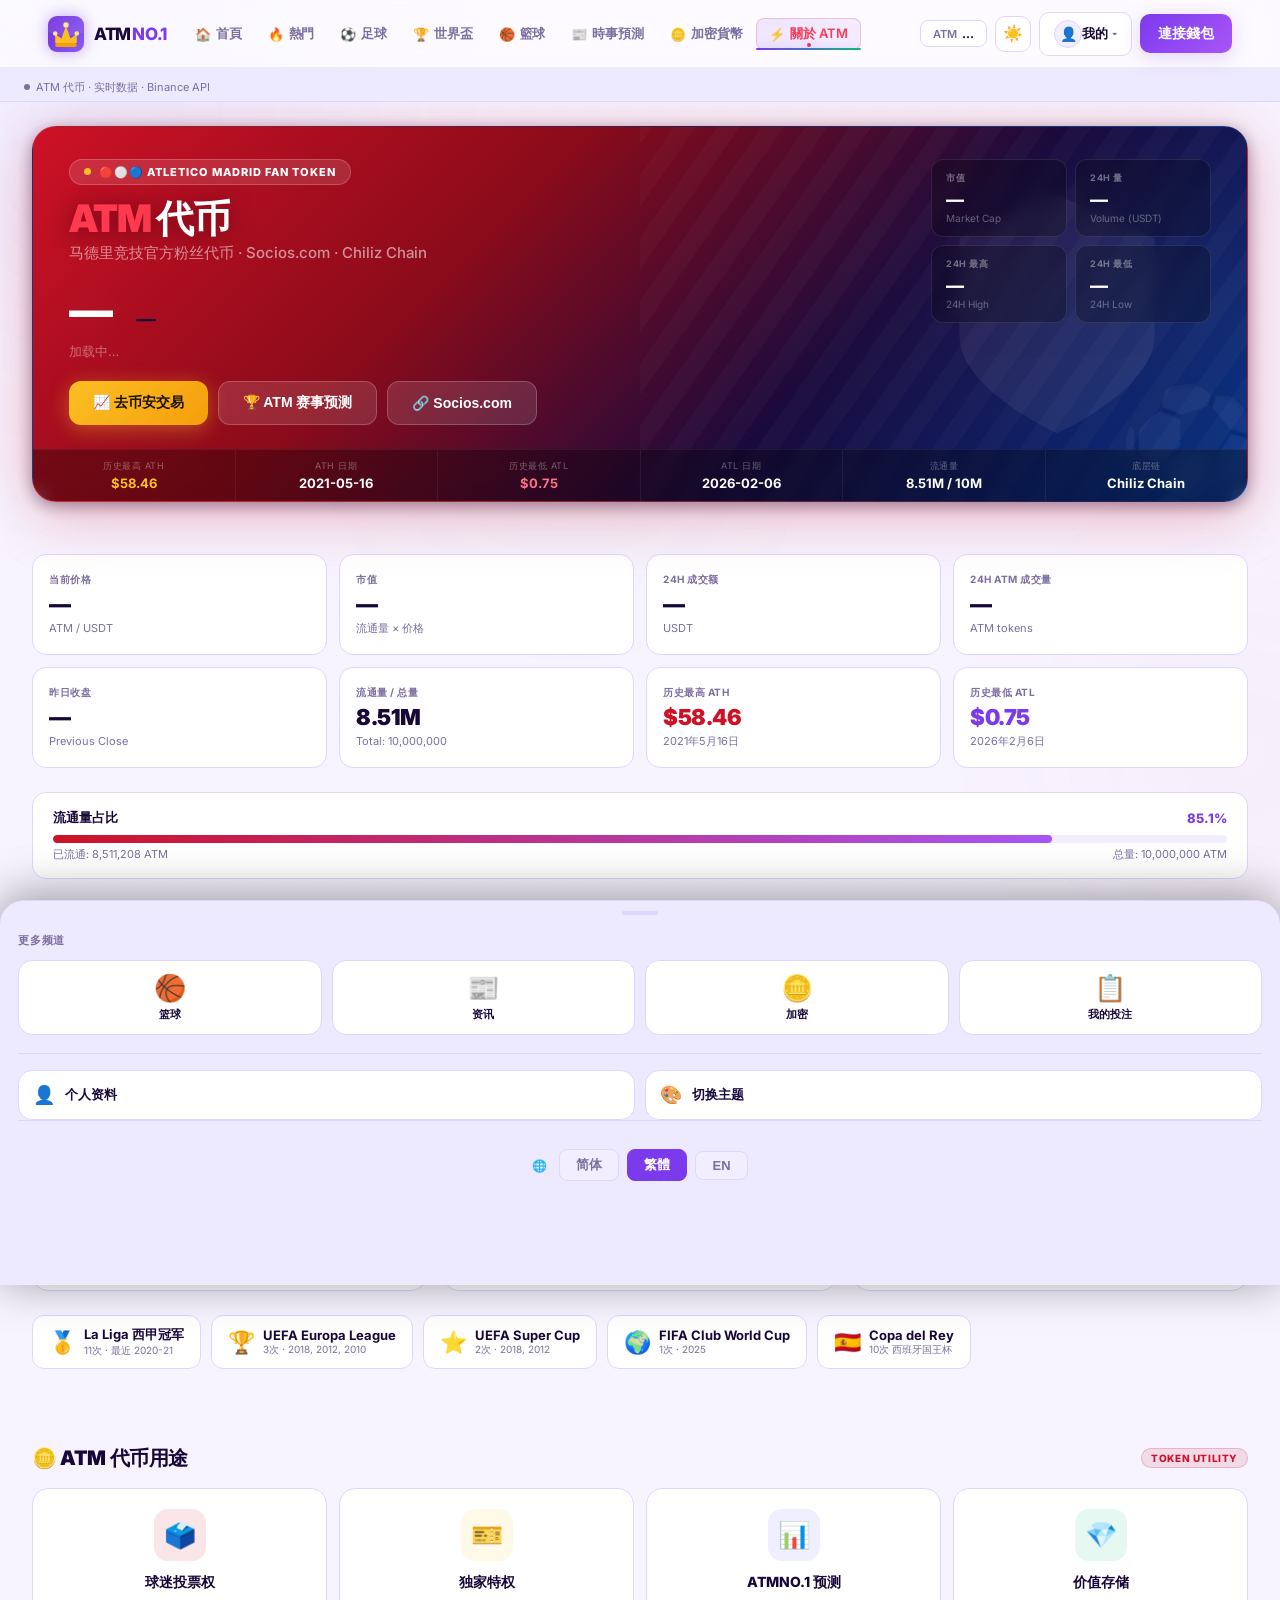
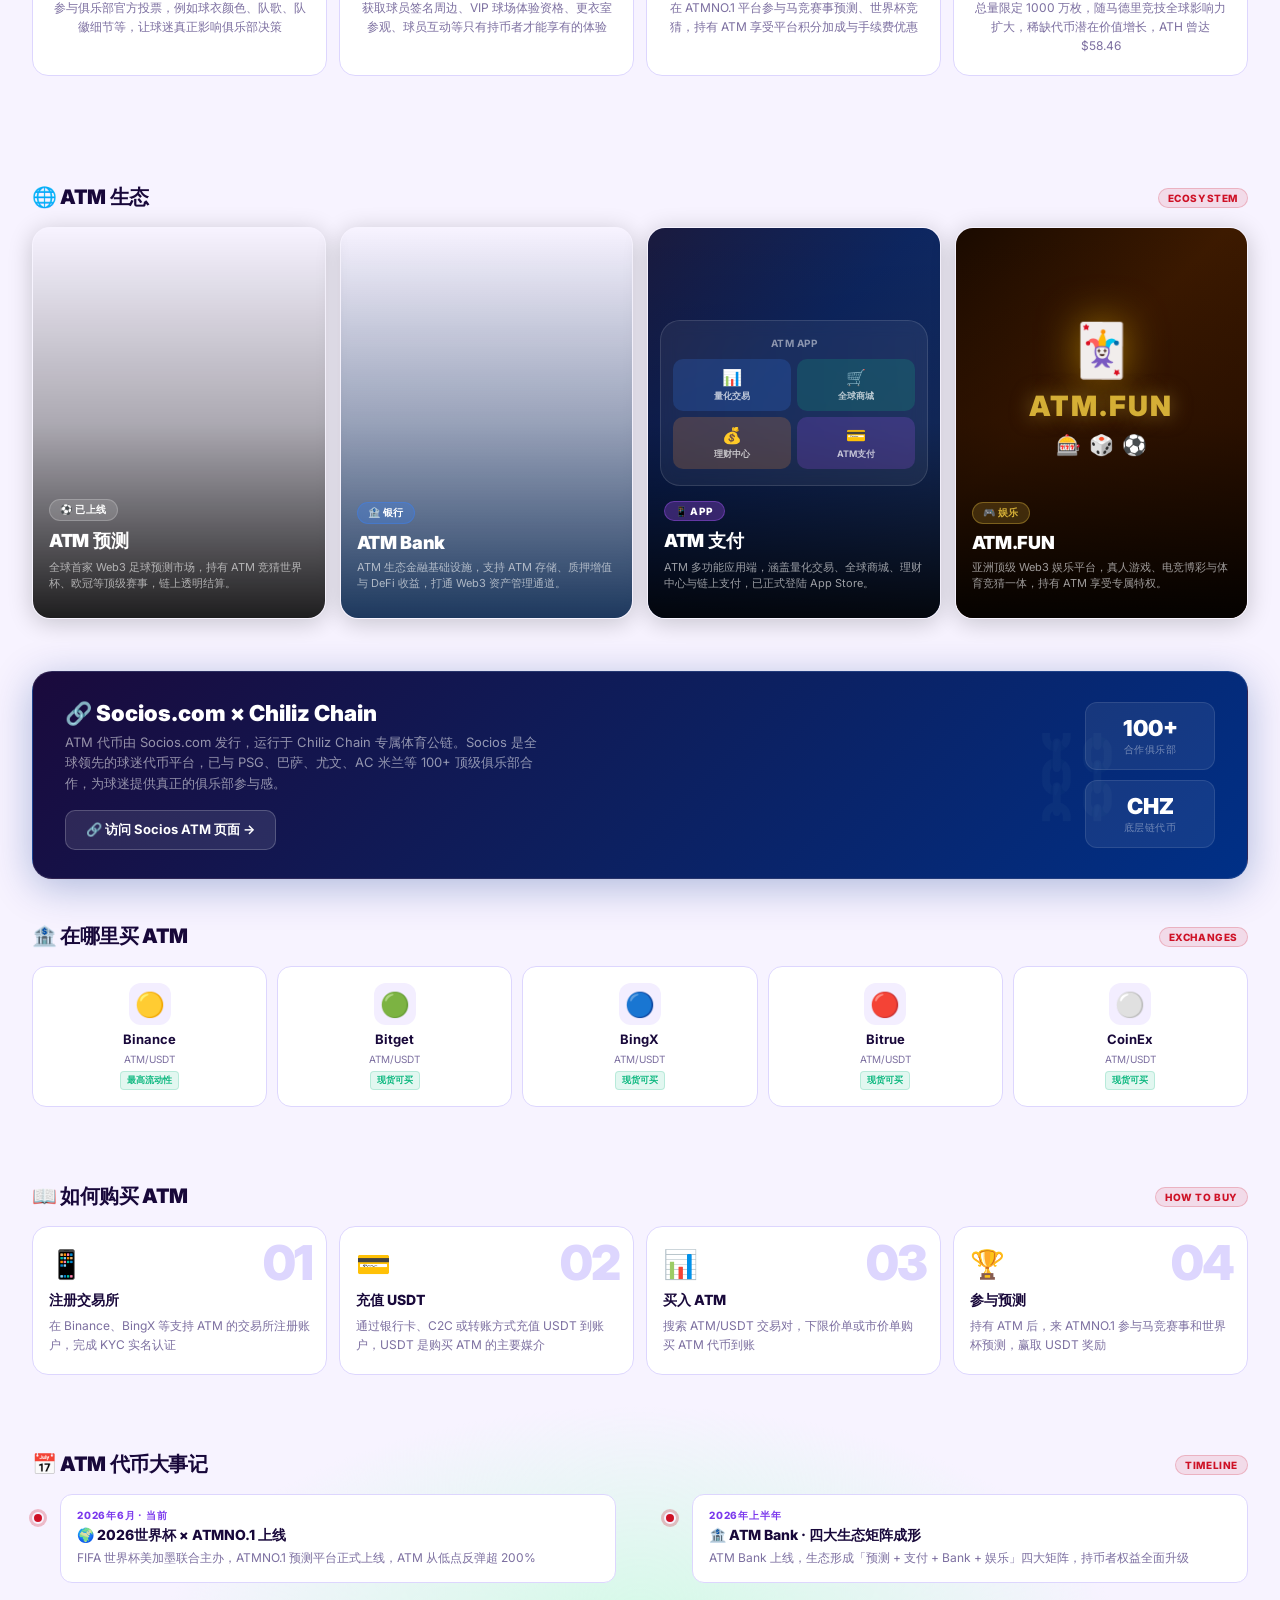
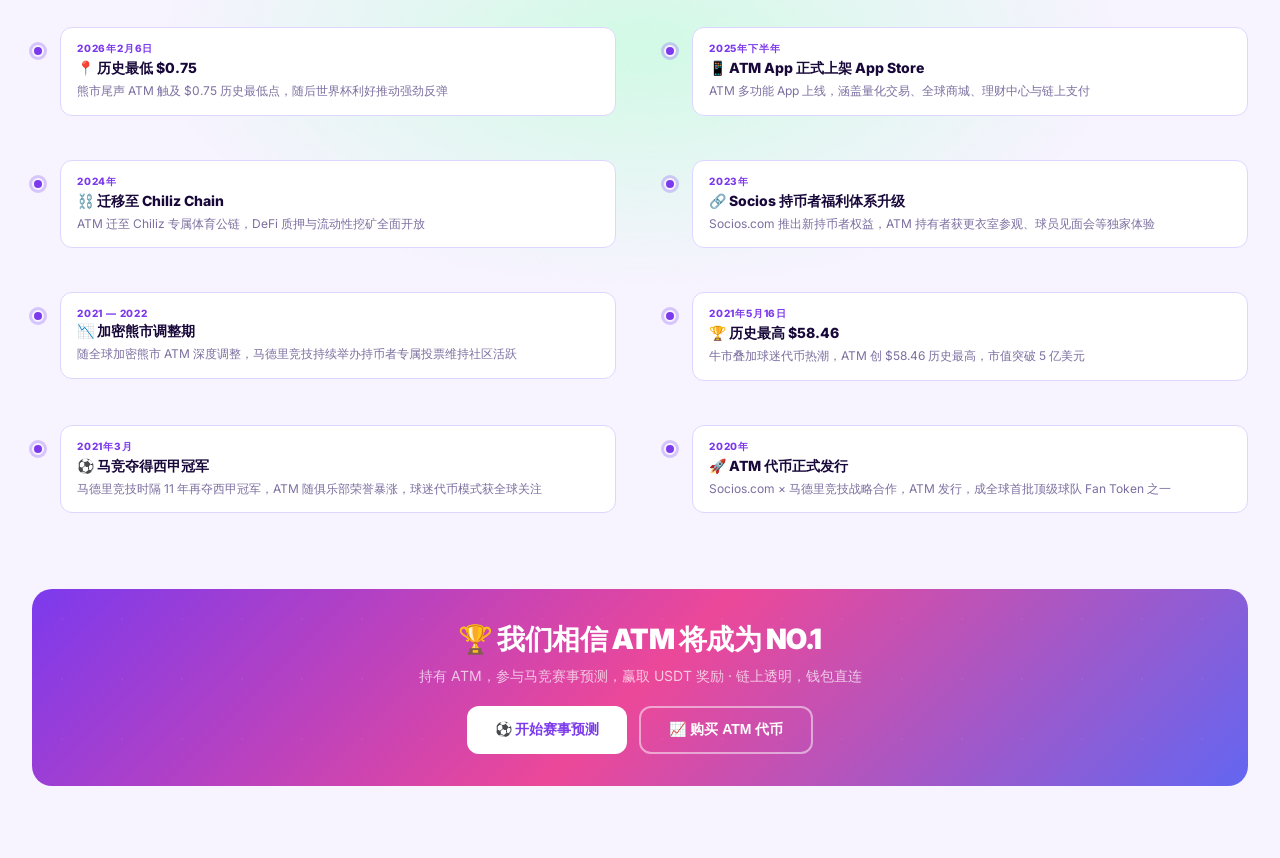
==== commit f2ae169f: "feat: WC QF bracket, timeline flat layout, exchanges reorder, mobile star card fix" ====
--- a/atm.html
+++ b/atm.html
@@ -263,6 +263,22 @@
   .atm-tl-grid-2col { grid-template-columns: 1fr; }
 }
 
+/* Single flat timeline — 2 col on PC, 1 col on mobile */
+.atm-tl-flat {
+  display: grid;
+  grid-template-columns: 1fr 1fr;
+  gap: 20px 48px;
+}
+@media (max-width: 700px) {
+  .atm-tl-flat { grid-template-columns: 1fr; gap: 16px; }
+}
+.atm-tl-flat .atm-tl-item {
+  position: relative; padding-left: 28px;
+}
+.atm-tl-flat .atm-tl-dot {
+  left: 0; top: 18px;
+}
+
 /* ===== HOW TO BUY ===== */
 .atm-buy-steps {
   display: grid; grid-template-columns: repeat(4, 1fr); gap: 12px;
@@ -292,13 +308,12 @@
 }
 @media (max-width: 800px) { .atm-ex-grid { grid-template-columns: repeat(3, 1fr); } }
 @media (max-width: 480px) {
-  .atm-ex-grid { grid-template-columns: repeat(2, 1fr); }
-  /* 5个交易所：最后一个居中 */
-  .atm-ex-item:last-child {
-    grid-column: 1 / -1;
-    width: calc(50% - 5px);
-    margin: 0 auto;
-  }
+  .atm-ex-grid { grid-template-columns: repeat(6, 1fr); }
+  .atm-ex-item:nth-child(1) { grid-column: span 3; }
+  .atm-ex-item:nth-child(2) { grid-column: span 3; }
+  .atm-ex-item:nth-child(3) { grid-column: span 2; }
+  .atm-ex-item:nth-child(4) { grid-column: span 2; }
+  .atm-ex-item:nth-child(5) { grid-column: span 2; }
 }
 
 .atm-ex-item {
@@ -384,15 +399,17 @@
   aspect-ratio: 3/4; cursor: default;
   border: 1px solid rgba(255,255,255,.08);
   box-shadow: 0 4px 24px rgba(0,0,0,.2);
+  transition: transform .35s var(--ease-out-expo), box-shadow .35s, border-color .35s;
 }
 @media (max-width: 900px) { .atm-eco-card { aspect-ratio: 4/3; } }
 @media (max-width: 480px) { .atm-eco-card { aspect-ratio: 16/9; } }
+.atm-eco-card:hover { transform: translateY(-8px) scale(1.025); box-shadow: 0 24px 60px rgba(0,0,0,.5); border-color: rgba(255,255,255,.25); }
 .atm-eco-bg {
   position: absolute; inset: 0; z-index: 0;
   background-size: cover; background-position: center;
   transition: transform .4s var(--ease-out-expo);
 }
-/* no hover scale — cards are display-only */
+.atm-eco-card:hover .atm-eco-bg { transform: scale(1.07); }
 .atm-eco-overlay {
   position: absolute; inset: 0; z-index: 1;
   background: linear-gradient(to top, rgba(0,0,0,.88) 0%, rgba(0,0,0,.3) 50%, transparent 100%);
@@ -868,15 +885,15 @@
         <div class="atm-ex-pair">ATM/USDT</div>
         <div class="atm-ex-badge">最高流动性</div>
       </a>
+      <a class="atm-ex-item" href="https://www.bitget.com/" target="_blank">
+        <div class="atm-ex-logo">🟢</div>
+        <div class="atm-ex-name">Bitget</div>
+        <div class="atm-ex-pair">ATM/USDT</div>
+        <div class="atm-ex-badge">现货可买</div>
+      </a>
       <a class="atm-ex-item" href="https://bingx.com/" target="_blank">
         <div class="atm-ex-logo">🔵</div>
         <div class="atm-ex-name">BingX</div>
-        <div class="atm-ex-pair">ATM/USDT</div>
-        <div class="atm-ex-badge">现货可买</div>
-      </a>
-      <a class="atm-ex-item" href="https://www.bitget.com/" target="_blank">
-        <div class="atm-ex-logo">🟢</div>
-        <div class="atm-ex-name">Bitget</div>
         <div class="atm-ex-pair">ATM/USDT</div>
         <div class="atm-ex-badge">现货可买</div>
       </a>
@@ -935,92 +952,85 @@
       <h2>📅 ATM 代币大事记</h2>
       <span class="atm-section-tag">Timeline</span>
     </div>
-    <!-- 单列连贯时间轴，倒叙（最新在前），PC 双列布局 -->
-    <div class="atm-tl-grid-2col">
-      <!-- 左列 (奇数项) -->
-      <div class="atm-tl-wrap">
-        <div class="atm-tl-item">
-          <div class="atm-tl-dot hot"></div>
-          <div class="atm-tl-card">
-            <div class="atm-tl-date">2026年6月 · 当前</div>
-            <div class="atm-tl-title">🌍 2026世界杯 × ATMNO.1 上线</div>
-            <div class="atm-tl-desc">FIFA 世界杯美加墨联合主办，全球足球热度空前。ATMNO.1 预测平台正式上线，ATM 从低点反弹超 200%，生态持续扩张</div>
-          </div>
-        </div>
-        <div class="atm-tl-item">
-          <div class="atm-tl-dot"></div>
-          <div class="atm-tl-card">
-            <div class="atm-tl-date">2025年下半年</div>
-            <div class="atm-tl-title">📱 ATM App 正式上架</div>
-            <div class="atm-tl-desc">ATM 多功能 App 登陆 App Store，涵盖量化交易、ATM 全球商城、ATM 理财中心与链上支付，生态版图全面打开</div>
-          </div>
-        </div>
-        <div class="atm-tl-item">
-          <div class="atm-tl-dot"></div>
-          <div class="atm-tl-card">
-            <div class="atm-tl-date">2024年</div>
-            <div class="atm-tl-title">⛓️ 迁移至 Chiliz Chain</div>
-            <div class="atm-tl-desc">ATM 正式迁移至 Chiliz 专属体育公链，交易速度大幅提升，DeFi 应用场景全面开放，质押与流动性挖矿上线</div>
-          </div>
-        </div>
-        <div class="atm-tl-item">
-          <div class="atm-tl-dot"></div>
-          <div class="atm-tl-card">
-            <div class="atm-tl-date">2021年5月16日</div>
-            <div class="atm-tl-title">🏆 历史最高 $58.46</div>
-            <div class="atm-tl-desc">牛市叠加球迷代币热潮，ATM 创下 $58.46 历史最高价，市值突破 5 亿美元，全球持币者逾 80 万</div>
-          </div>
-        </div>
-        <div class="atm-tl-item">
-          <div class="atm-tl-dot"></div>
-          <div class="atm-tl-card">
-            <div class="atm-tl-date">2020年</div>
-            <div class="atm-tl-title">🚀 ATM 代币正式发行</div>
-            <div class="atm-tl-desc">Socios.com 与马德里竞技战略合作，ATM 球迷代币正式发行，成为全球首批顶级球队 Fan Token 之一</div>
-          </div>
-        </div>
-      </div>
-      <!-- 右列 (偶数项) -->
-      <div class="atm-tl-wrap">
-        <div class="atm-tl-item">
-          <div class="atm-tl-dot hot"></div>
-          <div class="atm-tl-card">
-            <div class="atm-tl-date">2026年上半年</div>
-            <div class="atm-tl-title">🏦 ATM Bank 上线 · 生态扩张</div>
-            <div class="atm-tl-desc">ATM Bank 正式上线，提供存储、质押增值与 DeFi 收益服务。ATM 生态形成「预测 + 支付 + Bank + 娱乐」四大矩阵</div>
-          </div>
-        </div>
-        <div class="atm-tl-item">
-          <div class="atm-tl-dot"></div>
-          <div class="atm-tl-card">
-            <div class="atm-tl-date">2026年2月6日</div>
-            <div class="atm-tl-title">📍 历史最低 $0.75</div>
-            <div class="atm-tl-desc">加密市场持续低迷叠加熊市尾声，ATM 触及 $0.75 历史最低点，随后世界杯利好消息推动强劲反弹</div>
-          </div>
-        </div>
-        <div class="atm-tl-item">
-          <div class="atm-tl-dot"></div>
-          <div class="atm-tl-card">
-            <div class="atm-tl-date">2023年</div>
-            <div class="atm-tl-title">🔗 Socios 生态整合升级</div>
-            <div class="atm-tl-desc">Socios.com 推出全新持币者福利体系，ATM 持有者获更衣室参观、球员见面会等独家体验，社区规模持续增长</div>
-          </div>
-        </div>
-        <div class="atm-tl-item">
-          <div class="atm-tl-dot"></div>
-          <div class="atm-tl-card">
-            <div class="atm-tl-date">2021 — 2022</div>
-            <div class="atm-tl-title">📉 加密熊市调整期</div>
-            <div class="atm-tl-desc">随全球加密熊市到来，ATM 进入深度调整，但马德里竞技持续举办持币者专属投票活动，社区保持高度活跃</div>
-          </div>
-        </div>
-        <div class="atm-tl-item">
-          <div class="atm-tl-dot"></div>
-          <div class="atm-tl-card">
-            <div class="atm-tl-date">2021年3月</div>
-            <div class="atm-tl-title">⚽ 马竞夺得西甲冠军</div>
-            <div class="atm-tl-desc">马德里竞技时隔 11 年再度夺得西甲联赛冠军，ATM 代币随俱乐部荣誉暴涨，球迷代币模式获全球广泛关注</div>
-          </div>
+    <div class="atm-tl-flat">
+      <div class="atm-tl-item">
+        <div class="atm-tl-dot hot"></div>
+        <div class="atm-tl-card">
+          <div class="atm-tl-date">2026年6月 · 当前</div>
+          <div class="atm-tl-title">🌍 2026世界杯 × ATMNO.1 上线</div>
+          <div class="atm-tl-desc">FIFA 世界杯美加墨联合主办，ATMNO.1 预测平台正式上线，ATM 从低点反弹超 200%</div>
+        </div>
+      </div>
+      <div class="atm-tl-item">
+        <div class="atm-tl-dot hot"></div>
+        <div class="atm-tl-card">
+          <div class="atm-tl-date">2026年上半年</div>
+          <div class="atm-tl-title">🏦 ATM Bank · 四大生态矩阵成形</div>
+          <div class="atm-tl-desc">ATM Bank 上线，生态形成「预测 + 支付 + Bank + 娱乐」四大矩阵，持币者权益全面升级</div>
+        </div>
+      </div>
+      <div class="atm-tl-item">
+        <div class="atm-tl-dot"></div>
+        <div class="atm-tl-card">
+          <div class="atm-tl-date">2026年2月6日</div>
+          <div class="atm-tl-title">📍 历史最低 $0.75</div>
+          <div class="atm-tl-desc">熊市尾声 ATM 触及 $0.75 历史最低点，随后世界杯利好推动强劲反弹</div>
+        </div>
+      </div>
+      <div class="atm-tl-item">
+        <div class="atm-tl-dot"></div>
+        <div class="atm-tl-card">
+          <div class="atm-tl-date">2025年下半年</div>
+          <div class="atm-tl-title">📱 ATM App 正式上架 App Store</div>
+          <div class="atm-tl-desc">ATM 多功能 App 上线，涵盖量化交易、全球商城、理财中心与链上支付</div>
+        </div>
+      </div>
+      <div class="atm-tl-item">
+        <div class="atm-tl-dot"></div>
+        <div class="atm-tl-card">
+          <div class="atm-tl-date">2024年</div>
+          <div class="atm-tl-title">⛓️ 迁移至 Chiliz Chain</div>
+          <div class="atm-tl-desc">ATM 迁至 Chiliz 专属体育公链，DeFi 质押与流动性挖矿全面开放</div>
+        </div>
+      </div>
+      <div class="atm-tl-item">
+        <div class="atm-tl-dot"></div>
+        <div class="atm-tl-card">
+          <div class="atm-tl-date">2023年</div>
+          <div class="atm-tl-title">🔗 Socios 持币者福利体系升级</div>
+          <div class="atm-tl-desc">Socios.com 推出新持币者权益，ATM 持有者获更衣室参观、球员见面会等独家体验</div>
+        </div>
+      </div>
+      <div class="atm-tl-item">
+        <div class="atm-tl-dot"></div>
+        <div class="atm-tl-card">
+          <div class="atm-tl-date">2021 — 2022</div>
+          <div class="atm-tl-title">📉 加密熊市调整期</div>
+          <div class="atm-tl-desc">随全球加密熊市 ATM 深度调整，马德里竞技持续举办持币者专属投票维持社区活跃</div>
+        </div>
+      </div>
+      <div class="atm-tl-item">
+        <div class="atm-tl-dot"></div>
+        <div class="atm-tl-card">
+          <div class="atm-tl-date">2021年5月16日</div>
+          <div class="atm-tl-title">🏆 历史最高 $58.46</div>
+          <div class="atm-tl-desc">牛市叠加球迷代币热潮，ATM 创 $58.46 历史最高，市值突破 5 亿美元</div>
+        </div>
+      </div>
+      <div class="atm-tl-item">
+        <div class="atm-tl-dot"></div>
+        <div class="atm-tl-card">
+          <div class="atm-tl-date">2021年3月</div>
+          <div class="atm-tl-title">⚽ 马竞夺得西甲冠军</div>
+          <div class="atm-tl-desc">马德里竞技时隔 11 年再夺西甲冠军，ATM 随俱乐部荣誉暴涨，球迷代币模式获全球关注</div>
+        </div>
+      </div>
+      <div class="atm-tl-item">
+        <div class="atm-tl-dot"></div>
+        <div class="atm-tl-card">
+          <div class="atm-tl-date">2020年</div>
+          <div class="atm-tl-title">🚀 ATM 代币正式发行</div>
+          <div class="atm-tl-desc">Socios.com × 马德里竞技战略合作，ATM 发行，成全球首批顶级球队 Fan Token 之一</div>
         </div>
       </div>
     </div>
--- a/shared/style.css
+++ b/shared/style.css
@@ -3223,11 +3223,8 @@
       flex-shrink: initial !important;
       scroll-snap-align: initial !important;
     }
-    /* 第5张卡片: 跨整行但保持与其他卡片相同尺寸 */
     .star-card:nth-child(5) {
-      grid-column: 1 / -1;
-      justify-self: center;
-      width: calc(50% - 5px);
+      display: none !important;
     }
   }
 
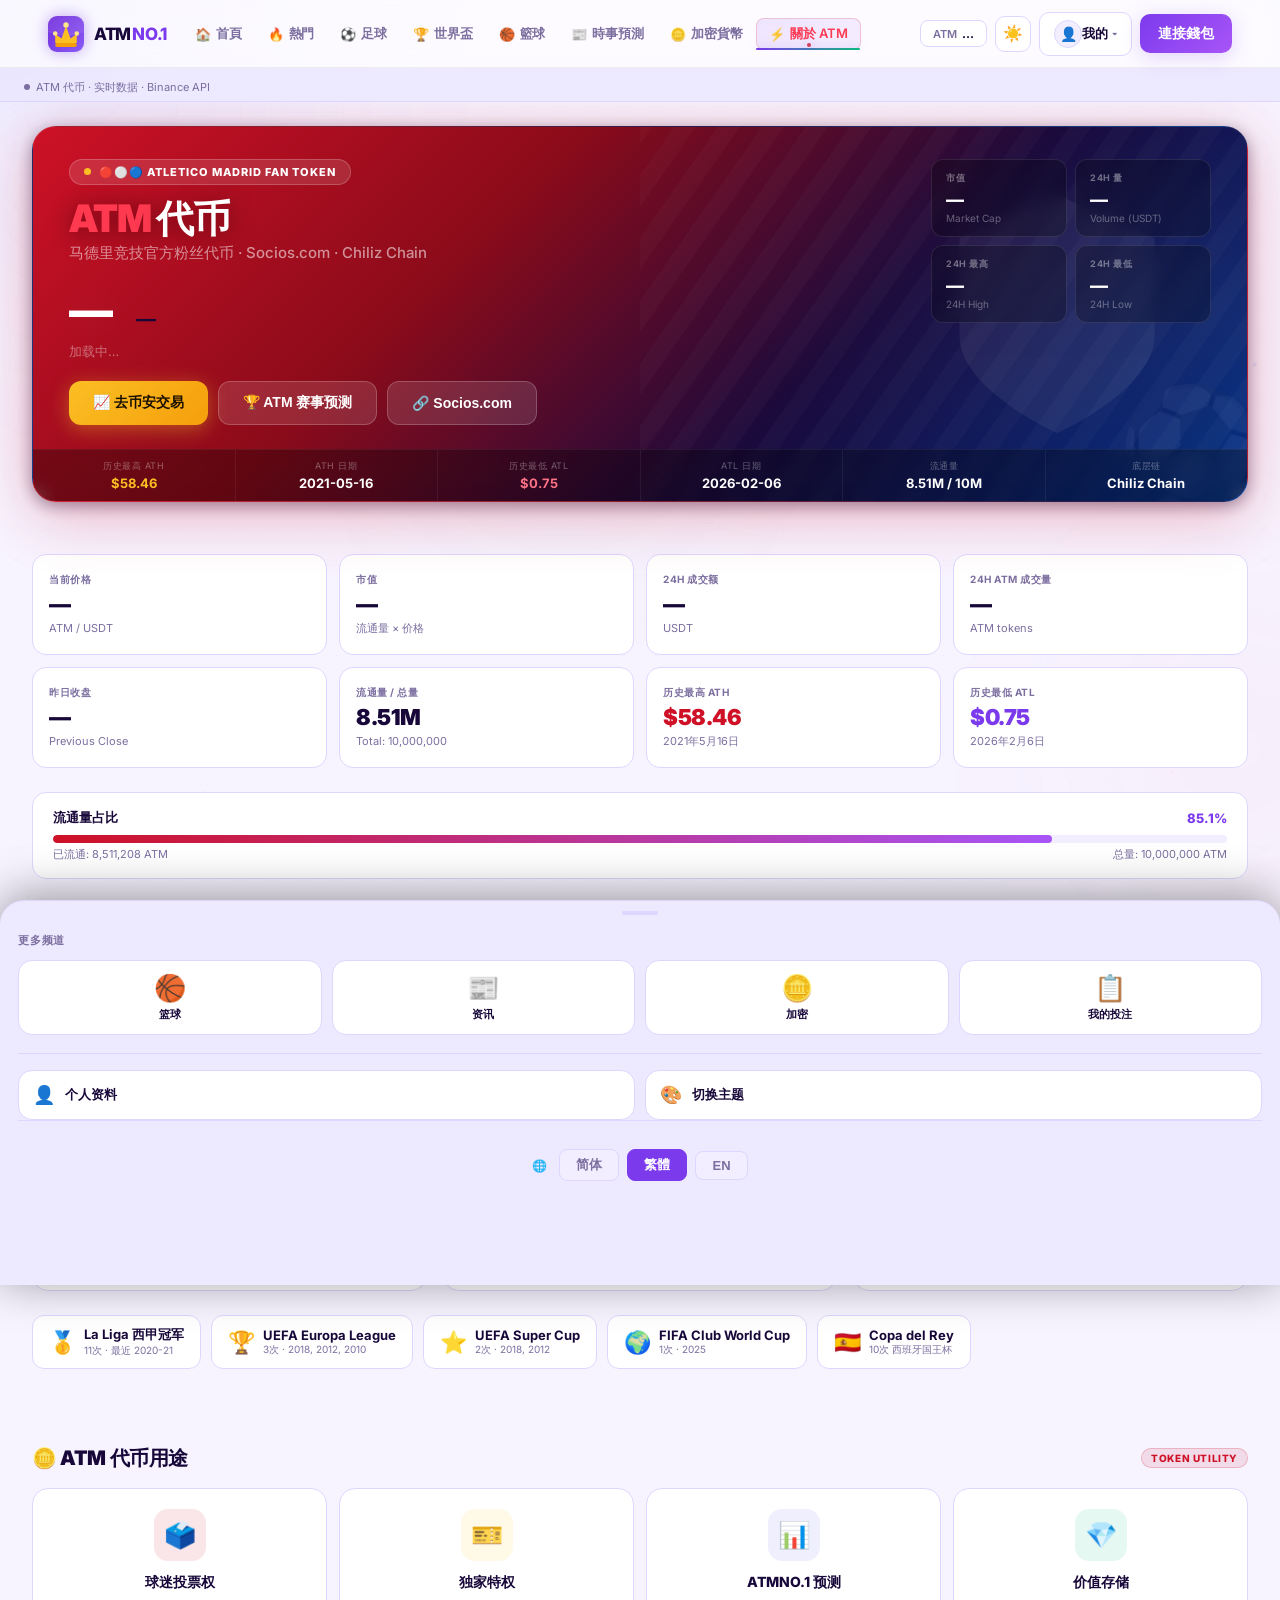
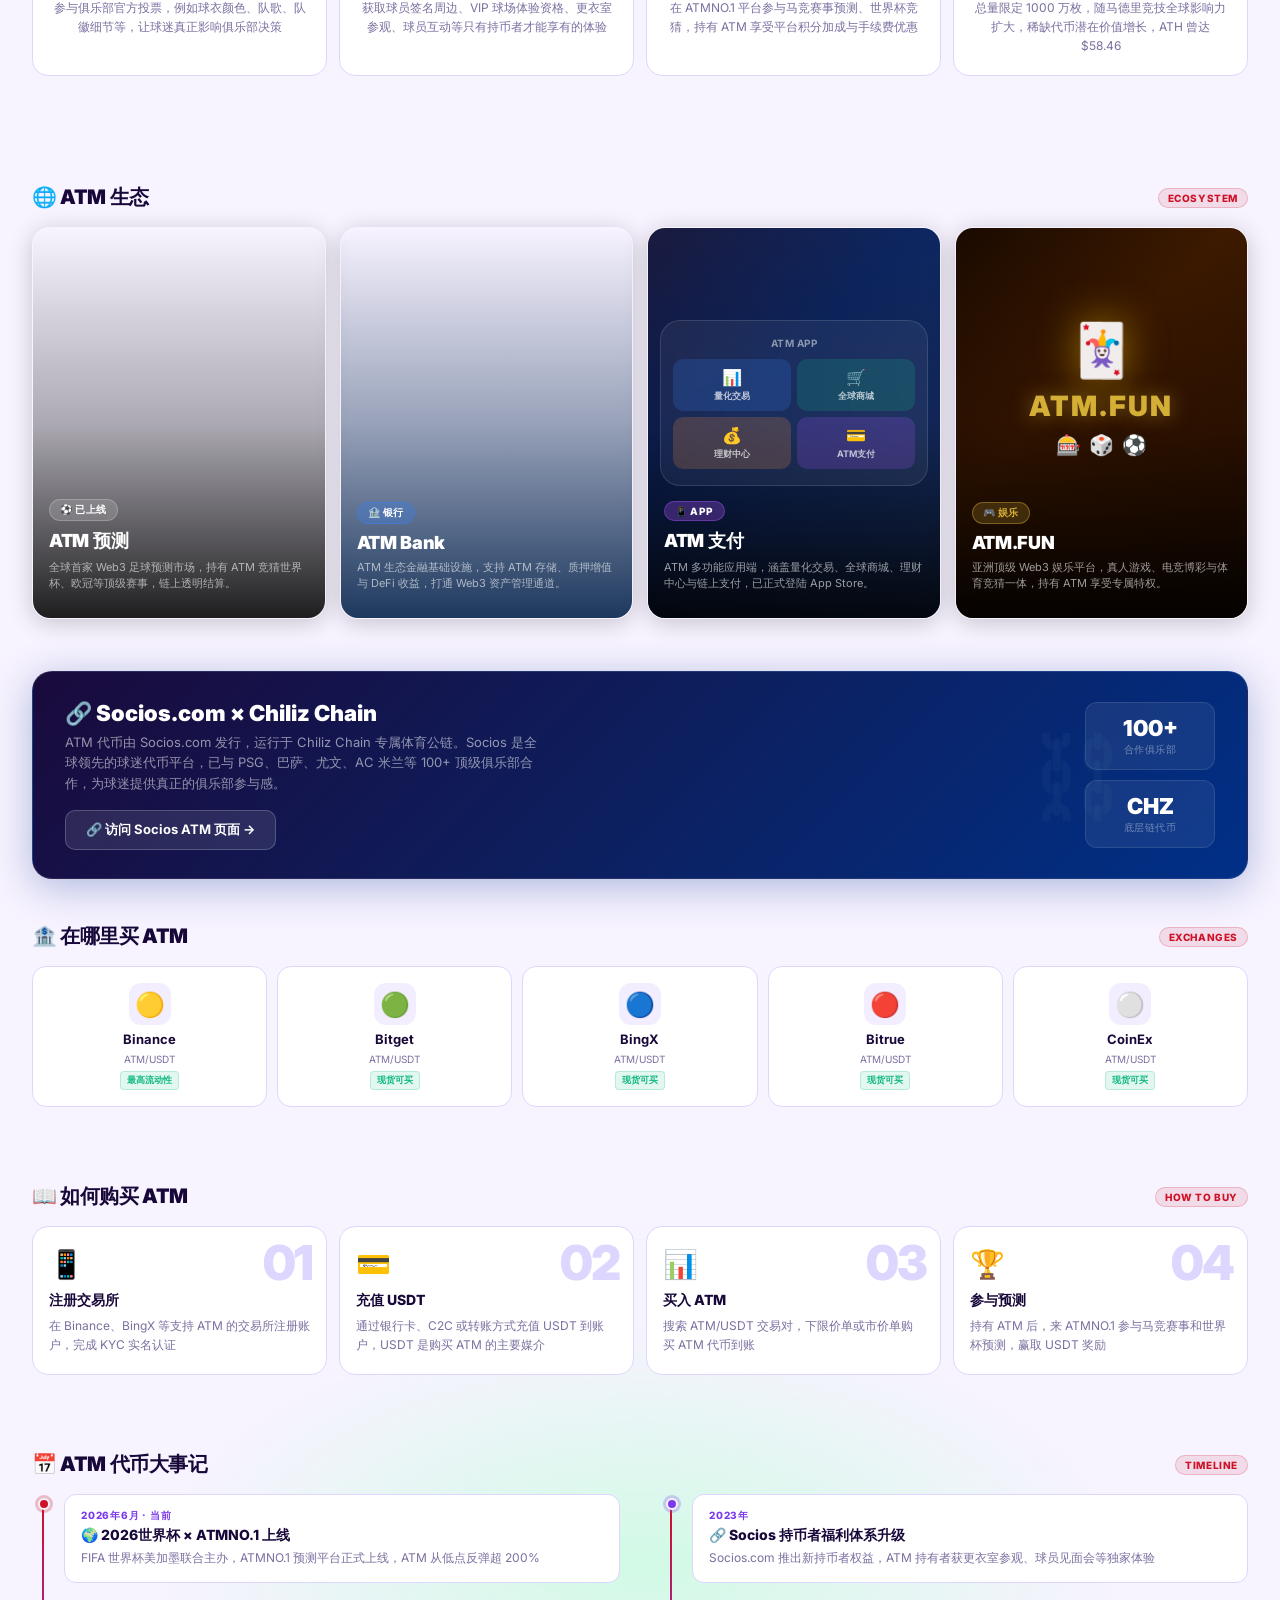
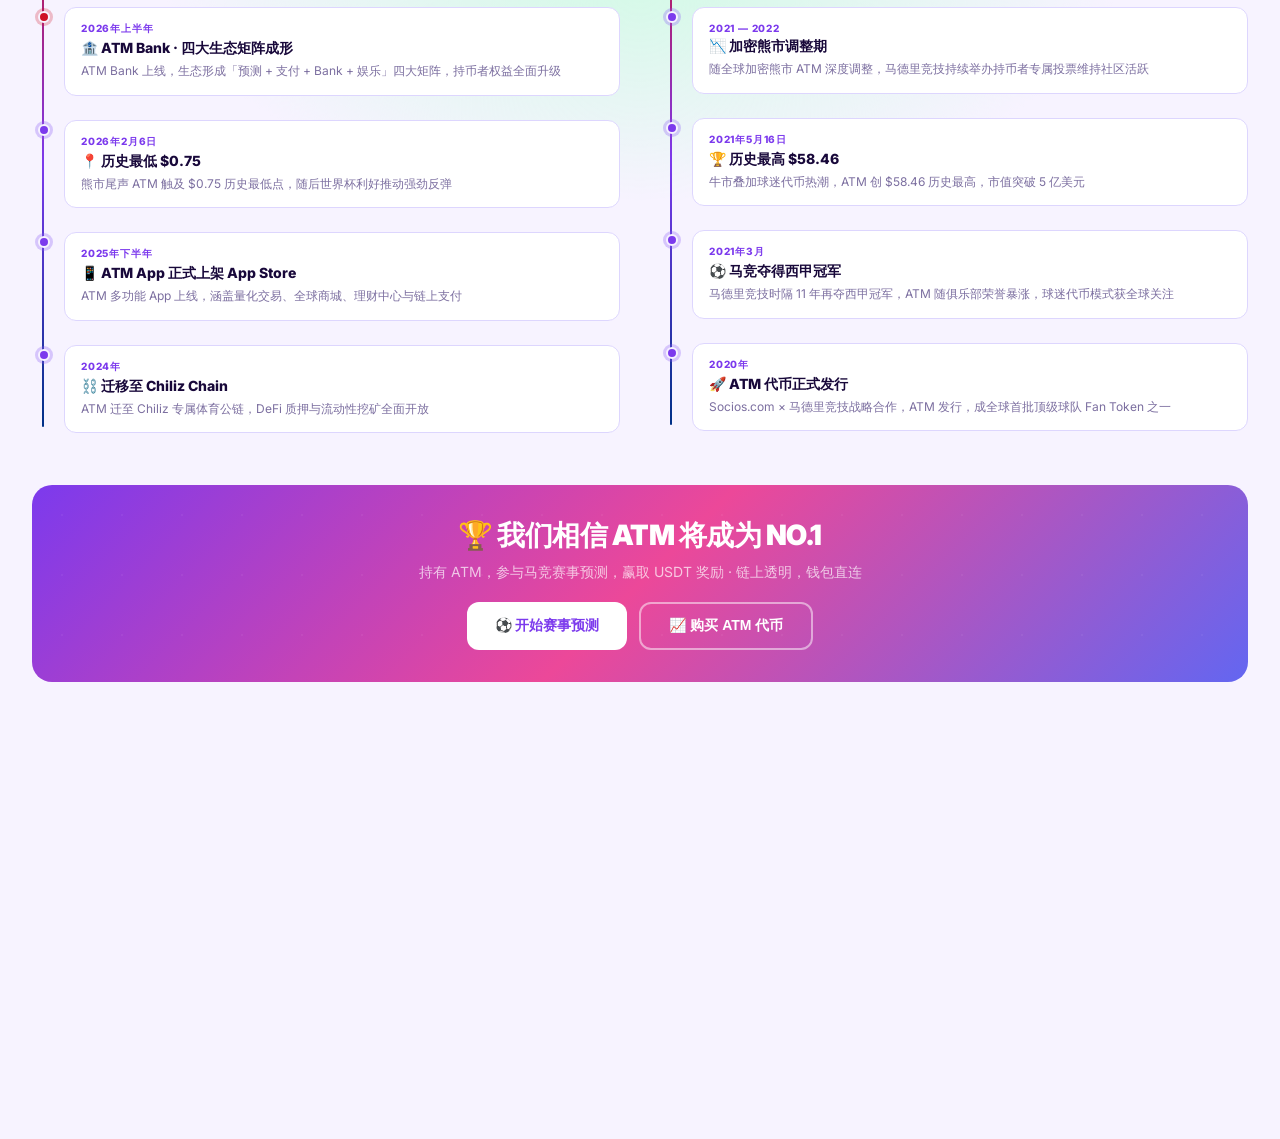
==== commit 90d9a89f: "fix: hide eco card deco on mobile, strengthen overlay for text clarity" ====
--- a/atm.html
+++ b/atm.html
@@ -263,20 +263,13 @@
   .atm-tl-grid-2col { grid-template-columns: 1fr; }
 }
 
-/* Single flat timeline — 2 col on PC, 1 col on mobile */
-.atm-tl-flat {
-  display: grid;
-  grid-template-columns: 1fr 1fr;
-  gap: 20px 48px;
-}
+/* Two-column timeline: left col = newest 5, right col = older 5 */
+.atm-tl-2col-wrap {
+  display: flex; gap: 40px; align-items: flex-start;
+}
+.atm-tl-2col-wrap .atm-tl-wrap { flex: 1; }
 @media (max-width: 700px) {
-  .atm-tl-flat { grid-template-columns: 1fr; gap: 16px; }
-}
-.atm-tl-flat .atm-tl-item {
-  position: relative; padding-left: 28px;
-}
-.atm-tl-flat .atm-tl-dot {
-  left: 0; top: 18px;
+  .atm-tl-2col-wrap { flex-direction: column; gap: 0; }
 }
 
 /* ===== HOW TO BUY ===== */
@@ -394,6 +387,16 @@
 }
 @media (max-width: 900px) { .atm-eco-grid { grid-template-columns: repeat(2, 1fr); } }
 @media (max-width: 480px) { .atm-eco-grid { grid-template-columns: 1fr; } }
+@media (max-width: 480px) {
+  /* 手机端隐藏卡片内装饰层，防止与文字叠压 */
+  .atm-eco-deco { display: none !important; }
+  /* 加深底部遮罩，确保文字清晰 */
+  .atm-eco-overlay {
+    background: linear-gradient(to top, rgba(0,0,0,.95) 0%, rgba(0,0,0,.65) 45%, rgba(0,0,0,.15) 100%) !important;
+  }
+  .atm-eco-body { padding: 14px; }
+  .atm-eco-desc { font-size: 11px !important; }
+}
 .atm-eco-card {
   position: relative; border-radius: 18px; overflow: hidden;
   aspect-ratio: 3/4; cursor: default;
@@ -797,7 +800,7 @@
         <div class="atm-eco-bg" style="background:linear-gradient(135deg,#1a1a3e 0%,#0d2660 40%,#1e3a6e 100%);"></div>
         <div class="atm-eco-overlay" style="background:linear-gradient(to top, rgba(0,0,0,.88) 0%, rgba(0,0,20,.2) 50%, transparent 100%);"></div>
         <!-- App mockup overlay -->
-        <div style="position:absolute;inset:0;z-index:1;display:flex;align-items:center;justify-content:center;padding:20px 12px 60px;">
+        <div class="atm-eco-deco" style="position:absolute;inset:0;z-index:1;display:flex;align-items:center;justify-content:center;padding:20px 12px 60px;">
           <div style="background:rgba(255,255,255,.06);border:1px solid rgba(255,255,255,.12);border-radius:20px;padding:16px 12px;width:100%;backdrop-filter:blur(8px);">
             <div style="font-size:10px;color:rgba(255,255,255,.5);text-align:center;margin-bottom:10px;font-weight:700;letter-spacing:.5px;">ATM APP</div>
             <div style="display:grid;grid-template-columns:1fr 1fr;gap:6px;">
@@ -832,7 +835,7 @@
         <div class="atm-eco-bg" style="background:linear-gradient(135deg,#1a0a00 0%,#3d1a00 40%,#2a1000 100%);"></div>
         <div class="atm-eco-overlay" style="background:linear-gradient(to top, rgba(0,0,0,.9) 0%, rgba(30,10,0,.4) 50%, transparent 100%);"></div>
         <!-- Gold decoration -->
-        <div style="position:absolute;inset:0;z-index:1;display:flex;align-items:center;justify-content:center;padding-bottom:70px;">
+        <div class="atm-eco-deco" style="position:absolute;inset:0;z-index:1;display:flex;align-items:center;justify-content:center;padding-bottom:70px;">
           <div style="text-align:center;">
             <div style="font-size:52px;filter:drop-shadow(0 0 20px rgba(255,200,0,.5));">🃏</div>
             <div style="font-size:28px;font-weight:900;color:#d4af37;letter-spacing:2px;margin-top:8px;text-shadow:0 0 20px rgba(212,175,55,.5);">ATM.FUN</div>
@@ -952,85 +955,91 @@
       <h2>📅 ATM 代币大事记</h2>
       <span class="atm-section-tag">Timeline</span>
     </div>
-    <div class="atm-tl-flat">
-      <div class="atm-tl-item">
-        <div class="atm-tl-dot hot"></div>
-        <div class="atm-tl-card">
-          <div class="atm-tl-date">2026年6月 · 当前</div>
-          <div class="atm-tl-title">🌍 2026世界杯 × ATMNO.1 上线</div>
-          <div class="atm-tl-desc">FIFA 世界杯美加墨联合主办，ATMNO.1 预测平台正式上线，ATM 从低点反弹超 200%</div>
-        </div>
-      </div>
-      <div class="atm-tl-item">
-        <div class="atm-tl-dot hot"></div>
-        <div class="atm-tl-card">
-          <div class="atm-tl-date">2026年上半年</div>
-          <div class="atm-tl-title">🏦 ATM Bank · 四大生态矩阵成形</div>
-          <div class="atm-tl-desc">ATM Bank 上线，生态形成「预测 + 支付 + Bank + 娱乐」四大矩阵，持币者权益全面升级</div>
-        </div>
-      </div>
-      <div class="atm-tl-item">
-        <div class="atm-tl-dot"></div>
-        <div class="atm-tl-card">
-          <div class="atm-tl-date">2026年2月6日</div>
-          <div class="atm-tl-title">📍 历史最低 $0.75</div>
-          <div class="atm-tl-desc">熊市尾声 ATM 触及 $0.75 历史最低点，随后世界杯利好推动强劲反弹</div>
-        </div>
-      </div>
-      <div class="atm-tl-item">
-        <div class="atm-tl-dot"></div>
-        <div class="atm-tl-card">
-          <div class="atm-tl-date">2025年下半年</div>
-          <div class="atm-tl-title">📱 ATM App 正式上架 App Store</div>
-          <div class="atm-tl-desc">ATM 多功能 App 上线，涵盖量化交易、全球商城、理财中心与链上支付</div>
-        </div>
-      </div>
-      <div class="atm-tl-item">
-        <div class="atm-tl-dot"></div>
-        <div class="atm-tl-card">
-          <div class="atm-tl-date">2024年</div>
-          <div class="atm-tl-title">⛓️ 迁移至 Chiliz Chain</div>
-          <div class="atm-tl-desc">ATM 迁至 Chiliz 专属体育公链，DeFi 质押与流动性挖矿全面开放</div>
-        </div>
-      </div>
-      <div class="atm-tl-item">
-        <div class="atm-tl-dot"></div>
-        <div class="atm-tl-card">
-          <div class="atm-tl-date">2023年</div>
-          <div class="atm-tl-title">🔗 Socios 持币者福利体系升级</div>
-          <div class="atm-tl-desc">Socios.com 推出新持币者权益，ATM 持有者获更衣室参观、球员见面会等独家体验</div>
-        </div>
-      </div>
-      <div class="atm-tl-item">
-        <div class="atm-tl-dot"></div>
-        <div class="atm-tl-card">
-          <div class="atm-tl-date">2021 — 2022</div>
-          <div class="atm-tl-title">📉 加密熊市调整期</div>
-          <div class="atm-tl-desc">随全球加密熊市 ATM 深度调整，马德里竞技持续举办持币者专属投票维持社区活跃</div>
-        </div>
-      </div>
-      <div class="atm-tl-item">
-        <div class="atm-tl-dot"></div>
-        <div class="atm-tl-card">
-          <div class="atm-tl-date">2021年5月16日</div>
-          <div class="atm-tl-title">🏆 历史最高 $58.46</div>
-          <div class="atm-tl-desc">牛市叠加球迷代币热潮，ATM 创 $58.46 历史最高，市值突破 5 亿美元</div>
-        </div>
-      </div>
-      <div class="atm-tl-item">
-        <div class="atm-tl-dot"></div>
-        <div class="atm-tl-card">
-          <div class="atm-tl-date">2021年3月</div>
-          <div class="atm-tl-title">⚽ 马竞夺得西甲冠军</div>
-          <div class="atm-tl-desc">马德里竞技时隔 11 年再夺西甲冠军，ATM 随俱乐部荣誉暴涨，球迷代币模式获全球关注</div>
-        </div>
-      </div>
-      <div class="atm-tl-item">
-        <div class="atm-tl-dot"></div>
-        <div class="atm-tl-card">
-          <div class="atm-tl-date">2020年</div>
-          <div class="atm-tl-title">🚀 ATM 代币正式发行</div>
-          <div class="atm-tl-desc">Socios.com × 马德里竞技战略合作，ATM 发行，成全球首批顶级球队 Fan Token 之一</div>
+    <div class="atm-tl-2col-wrap">
+      <!-- 左列：最新5个事件 -->
+      <div class="atm-tl-wrap">
+        <div class="atm-tl-item">
+          <div class="atm-tl-dot hot"></div>
+          <div class="atm-tl-card">
+            <div class="atm-tl-date">2026年6月 · 当前</div>
+            <div class="atm-tl-title">🌍 2026世界杯 × ATMNO.1 上线</div>
+            <div class="atm-tl-desc">FIFA 世界杯美加墨联合主办，ATMNO.1 预测平台正式上线，ATM 从低点反弹超 200%</div>
+          </div>
+        </div>
+        <div class="atm-tl-item">
+          <div class="atm-tl-dot hot"></div>
+          <div class="atm-tl-card">
+            <div class="atm-tl-date">2026年上半年</div>
+            <div class="atm-tl-title">🏦 ATM Bank · 四大生态矩阵成形</div>
+            <div class="atm-tl-desc">ATM Bank 上线，生态形成「预测 + 支付 + Bank + 娱乐」四大矩阵，持币者权益全面升级</div>
+          </div>
+        </div>
+        <div class="atm-tl-item">
+          <div class="atm-tl-dot"></div>
+          <div class="atm-tl-card">
+            <div class="atm-tl-date">2026年2月6日</div>
+            <div class="atm-tl-title">📍 历史最低 $0.75</div>
+            <div class="atm-tl-desc">熊市尾声 ATM 触及 $0.75 历史最低点，随后世界杯利好推动强劲反弹</div>
+          </div>
+        </div>
+        <div class="atm-tl-item">
+          <div class="atm-tl-dot"></div>
+          <div class="atm-tl-card">
+            <div class="atm-tl-date">2025年下半年</div>
+            <div class="atm-tl-title">📱 ATM App 正式上架 App Store</div>
+            <div class="atm-tl-desc">ATM 多功能 App 上线，涵盖量化交易、全球商城、理财中心与链上支付</div>
+          </div>
+        </div>
+        <div class="atm-tl-item">
+          <div class="atm-tl-dot"></div>
+          <div class="atm-tl-card">
+            <div class="atm-tl-date">2024年</div>
+            <div class="atm-tl-title">⛓️ 迁移至 Chiliz Chain</div>
+            <div class="atm-tl-desc">ATM 迁至 Chiliz 专属体育公链，DeFi 质押与流动性挖矿全面开放</div>
+          </div>
+        </div>
+      </div>
+      <!-- 右列：较早5个事件 -->
+      <div class="atm-tl-wrap">
+        <div class="atm-tl-item">
+          <div class="atm-tl-dot"></div>
+          <div class="atm-tl-card">
+            <div class="atm-tl-date">2023年</div>
+            <div class="atm-tl-title">🔗 Socios 持币者福利体系升级</div>
+            <div class="atm-tl-desc">Socios.com 推出新持币者权益，ATM 持有者获更衣室参观、球员见面会等独家体验</div>
+          </div>
+        </div>
+        <div class="atm-tl-item">
+          <div class="atm-tl-dot"></div>
+          <div class="atm-tl-card">
+            <div class="atm-tl-date">2021 — 2022</div>
+            <div class="atm-tl-title">📉 加密熊市调整期</div>
+            <div class="atm-tl-desc">随全球加密熊市 ATM 深度调整，马德里竞技持续举办持币者专属投票维持社区活跃</div>
+          </div>
+        </div>
+        <div class="atm-tl-item">
+          <div class="atm-tl-dot"></div>
+          <div class="atm-tl-card">
+            <div class="atm-tl-date">2021年5月16日</div>
+            <div class="atm-tl-title">🏆 历史最高 $58.46</div>
+            <div class="atm-tl-desc">牛市叠加球迷代币热潮，ATM 创 $58.46 历史最高，市值突破 5 亿美元</div>
+          </div>
+        </div>
+        <div class="atm-tl-item">
+          <div class="atm-tl-dot"></div>
+          <div class="atm-tl-card">
+            <div class="atm-tl-date">2021年3月</div>
+            <div class="atm-tl-title">⚽ 马竞夺得西甲冠军</div>
+            <div class="atm-tl-desc">马德里竞技时隔 11 年再夺西甲冠军，ATM 随俱乐部荣誉暴涨，球迷代币模式获全球关注</div>
+          </div>
+        </div>
+        <div class="atm-tl-item">
+          <div class="atm-tl-dot"></div>
+          <div class="atm-tl-card">
+            <div class="atm-tl-date">2020年</div>
+            <div class="atm-tl-title">🚀 ATM 代币正式发行</div>
+            <div class="atm-tl-desc">Socios.com × 马德里竞技战略合作，ATM 发行，成全球首批顶级球队 Fan Token 之一</div>
+          </div>
         </div>
       </div>
     </div>
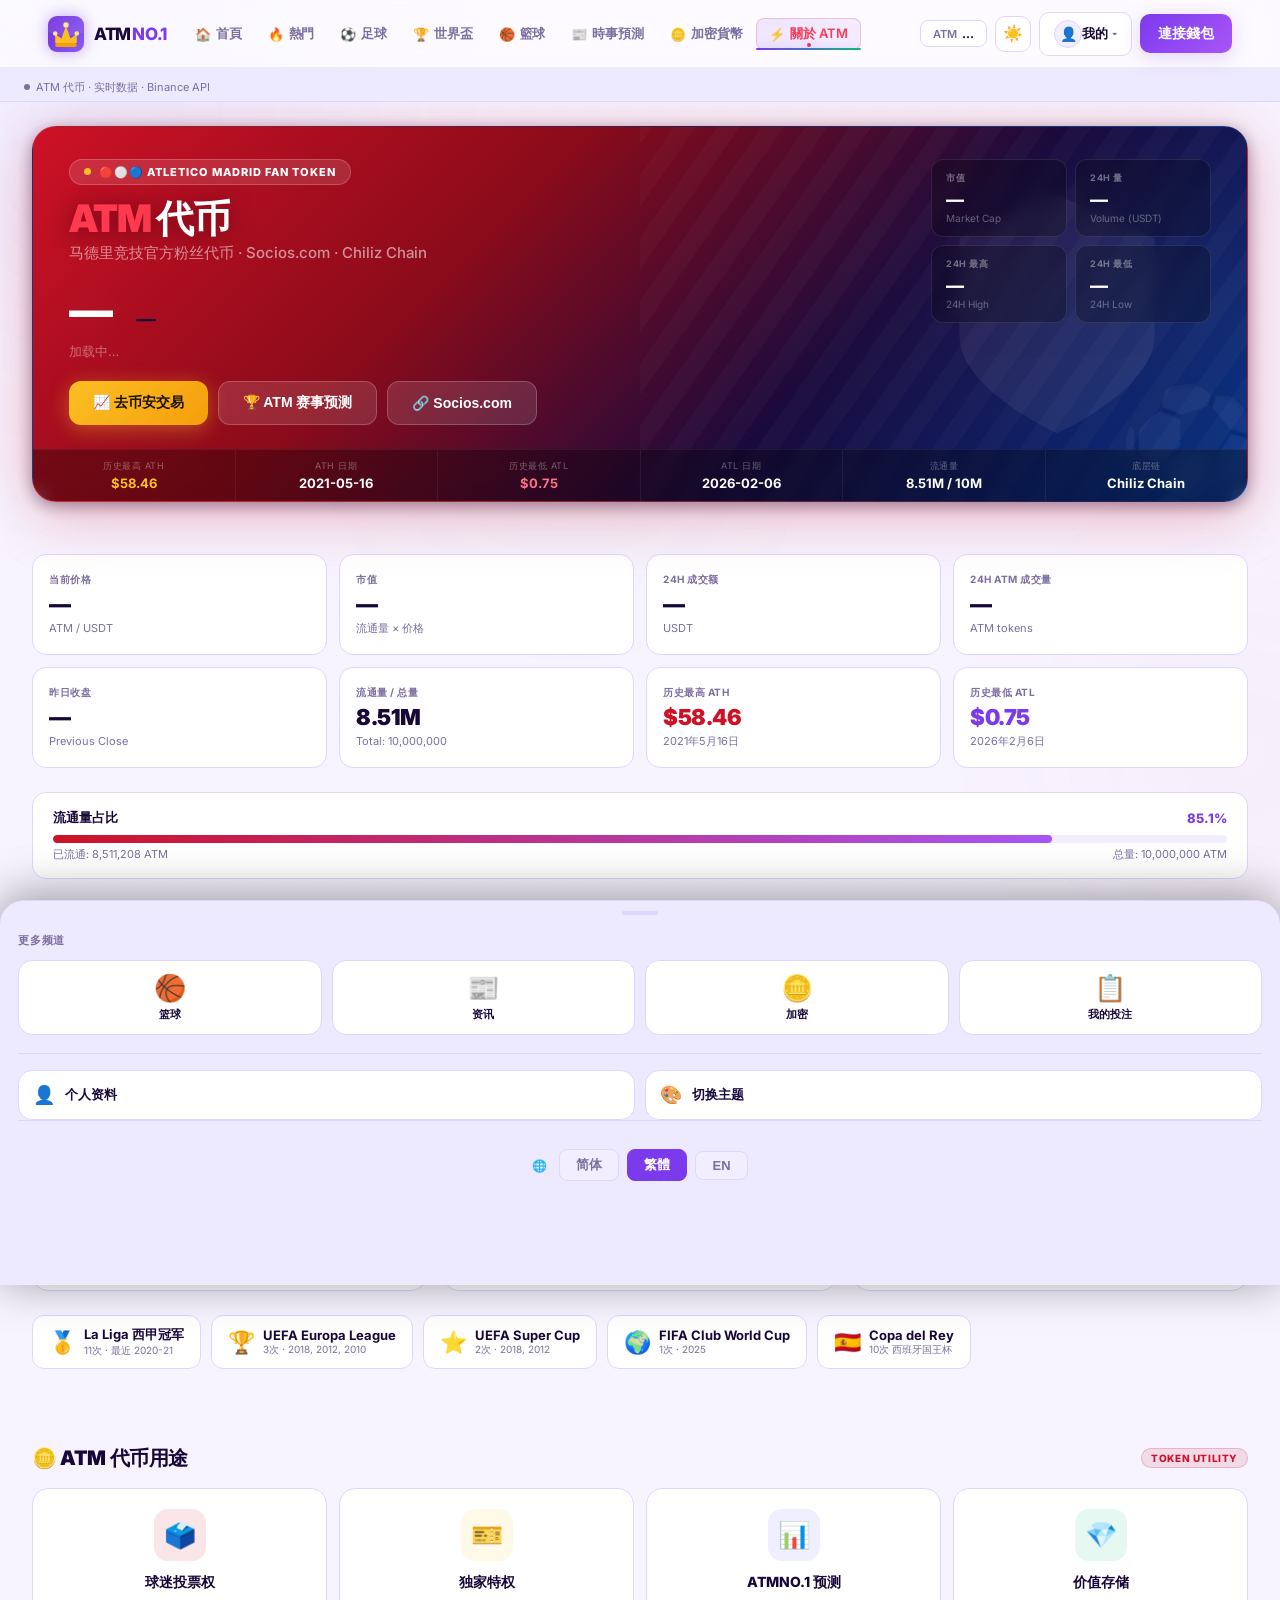
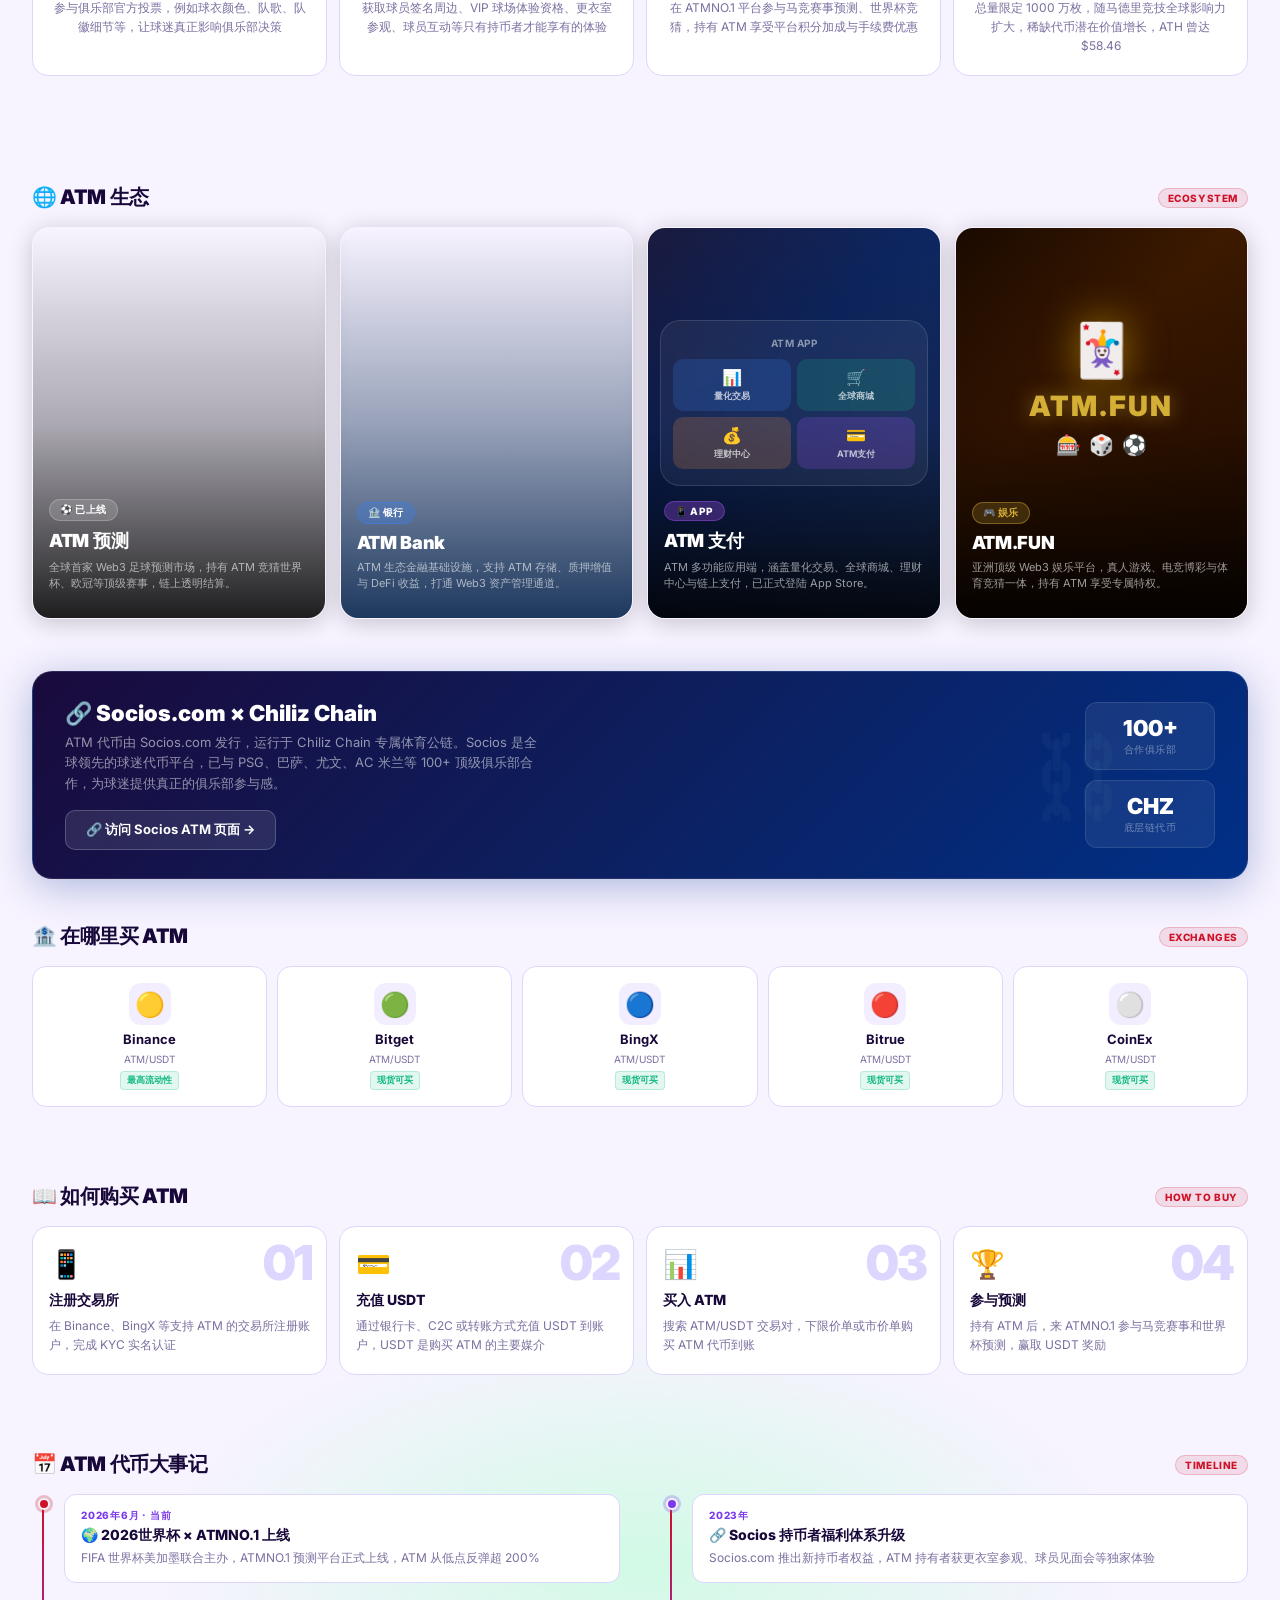
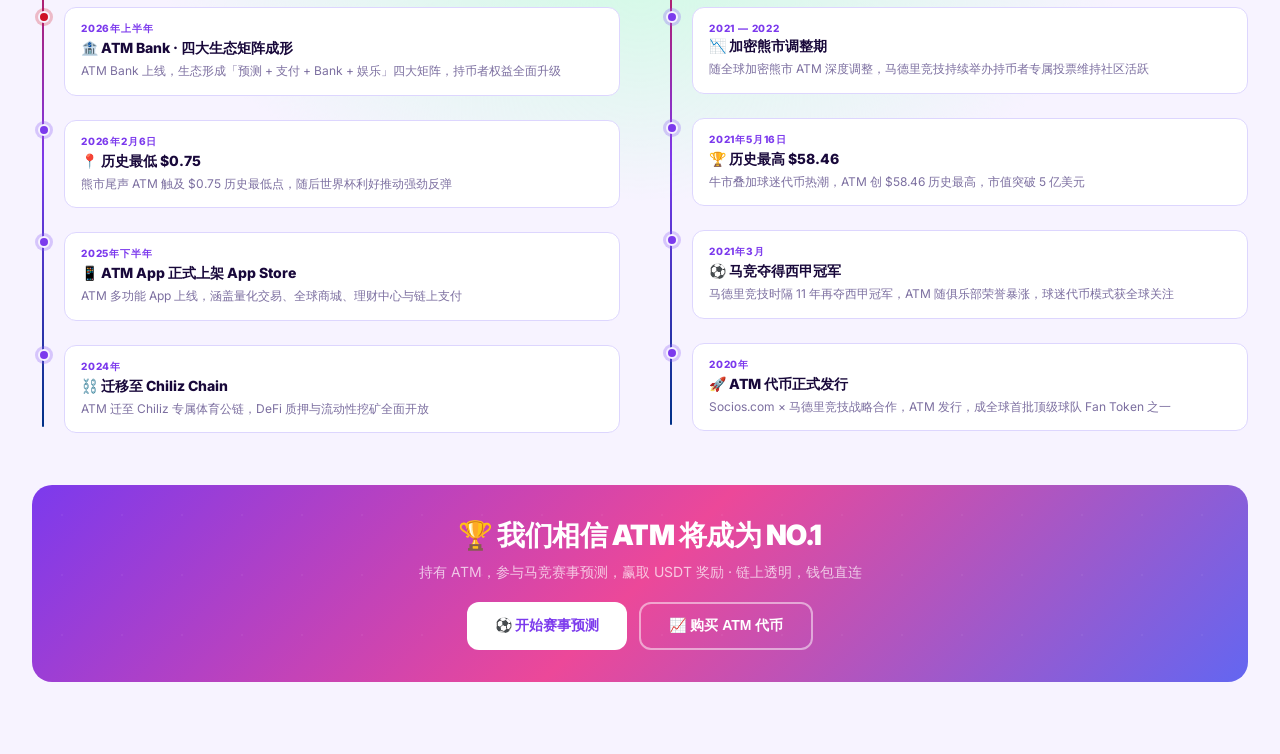
==== commit 04afa9da: "fix: eco cards mobile 4:3 + deco scale, lang reload, football right overflow" ====
--- a/atm.html
+++ b/atm.html
@@ -388,11 +388,15 @@
 @media (max-width: 900px) { .atm-eco-grid { grid-template-columns: repeat(2, 1fr); } }
 @media (max-width: 480px) { .atm-eco-grid { grid-template-columns: 1fr; } }
 @media (max-width: 480px) {
-  /* 手机端隐藏卡片内装饰层，防止与文字叠压 */
-  .atm-eco-deco { display: none !important; }
-  /* 加深底部遮罩，确保文字清晰 */
+  /* 手机端：改为 4:3 比例，更高，装饰层保留但缩小 */
+  .atm-eco-deco {
+    transform: scale(0.65) !important;
+    transform-origin: top center !important;
+    padding-bottom: 55% !important;  /* 给文字腾出下方空间 */
+  }
+  /* 加强底部渐变，文字区域清晰 */
   .atm-eco-overlay {
-    background: linear-gradient(to top, rgba(0,0,0,.95) 0%, rgba(0,0,0,.65) 45%, rgba(0,0,0,.15) 100%) !important;
+    background: linear-gradient(to top, rgba(0,0,0,.92) 0%, rgba(0,0,0,.6) 40%, rgba(0,0,0,.1) 100%) !important;
   }
   .atm-eco-body { padding: 14px; }
   .atm-eco-desc { font-size: 11px !important; }
@@ -405,7 +409,7 @@
   transition: transform .35s var(--ease-out-expo), box-shadow .35s, border-color .35s;
 }
 @media (max-width: 900px) { .atm-eco-card { aspect-ratio: 4/3; } }
-@media (max-width: 480px) { .atm-eco-card { aspect-ratio: 16/9; } }
+@media (max-width: 480px) { .atm-eco-card { aspect-ratio: 4/3; } }
 .atm-eco-card:hover { transform: translateY(-8px) scale(1.025); box-shadow: 0 24px 60px rgba(0,0,0,.5); border-color: rgba(255,255,255,.25); }
 .atm-eco-bg {
   position: absolute; inset: 0; z-index: 0;
--- a/shared/style.css
+++ b/shared/style.css
@@ -981,7 +981,17 @@
   }
   .wrap.wrap-single { grid-template-columns: 1fr; }
   @media (max-width: 1380px) { .wrap { padding: 24px 32px 40px; } }
-  @media (max-width: 960px) { .wrap { grid-template-columns: 1fr; padding: 18px 16px 80px; gap: 14px; } }
+  @media (max-width: 960px) {
+    .wrap { grid-template-columns: 1fr; padding: 18px 16px 80px; gap: 14px; }
+    /* 防止任何内容溢出右侧 */
+    body { overflow-x: hidden; }
+    /* section-title 右侧 filter 允许 shrink */
+    .section-title { gap: 8px; }
+    .section-title .filters { overflow-x: auto; scrollbar-width: none; flex-shrink: 0; max-width: 50%; }
+    /* mc-pro cards 宽度受限 */
+    .market-grid-pro { overflow: hidden; }
+    .mc-pro { min-width: 0; }
+  }
 
   /* Matches */
   .page-section { display: none; }
